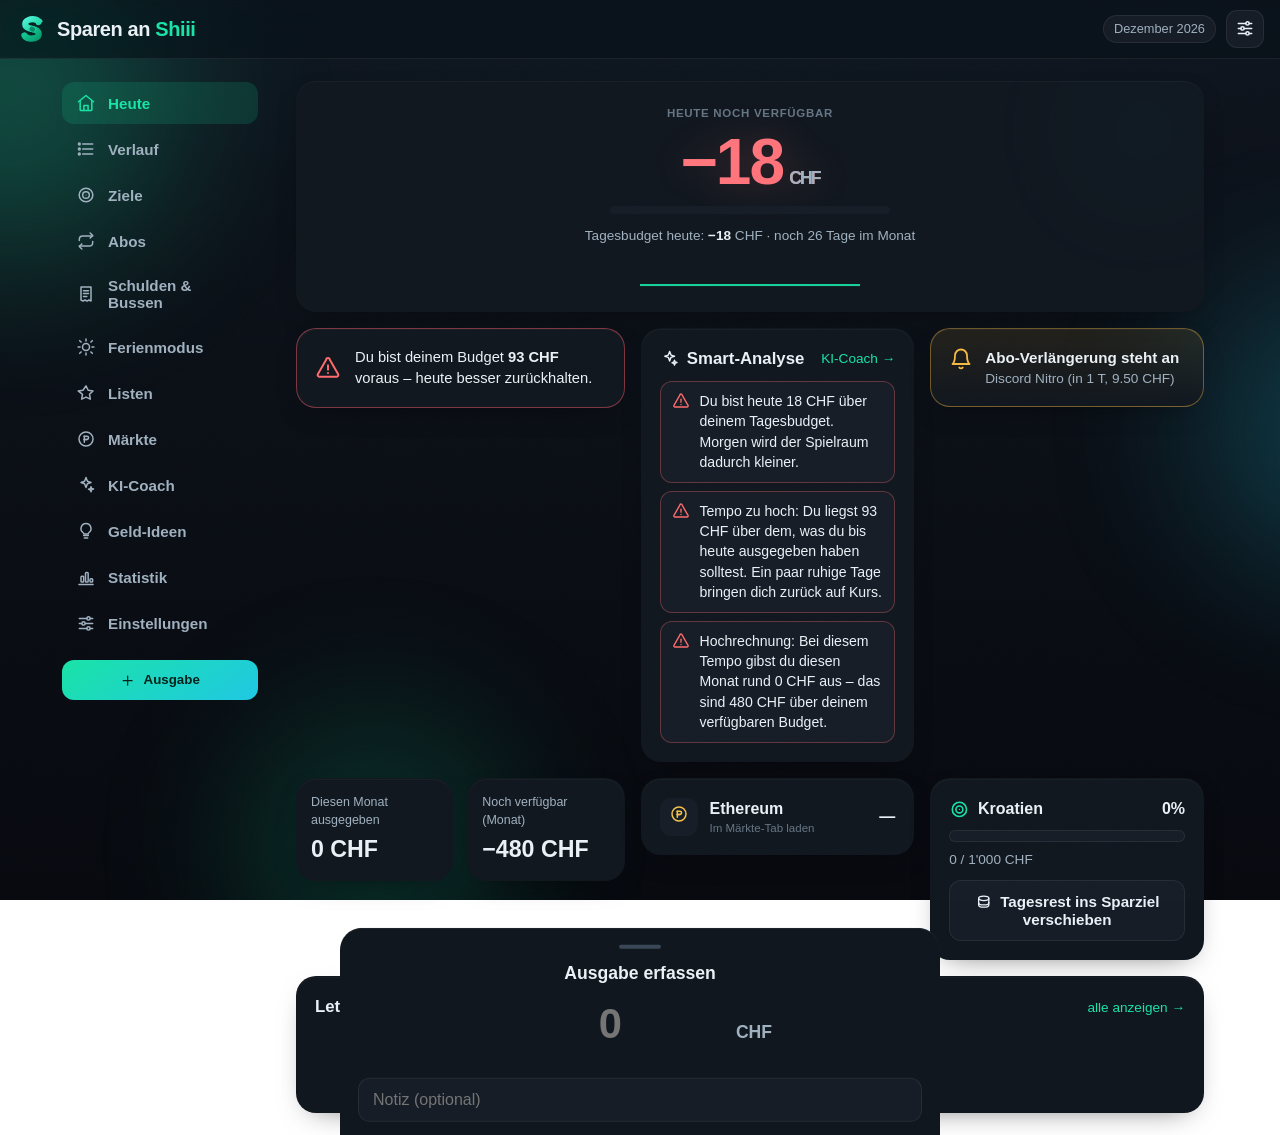
==== index.html @ d3b2ea9d "Aurora-Hintergrund + ruhige Animationen (Revolut-Stil) - Neuer "Aurora"-Hintergrund: drei weiche, se" ====
<!DOCTYPE html>
<!--
  index.html  ·  Das Grundgeruest von Sparkurs
  ------------------------------------------------------------------
  Diese Datei ist die einzige HTML-Seite der App. Sie enthaelt:
    - im <head>: alle PWA-Einstellungen (Icon, Farbe, Manifest, iPhone)
    - im <body>: das Geruest aller Ansichten ("Views") und die Navigation
  Inhalte (Zahlen, Listen) werden von js/ui.js zur Laufzeit eingefuellt.

  Reihenfolge der Skripte am Ende ist wichtig:
    defaults -> storage -> budget -> charts -> ui -> app
  (jede Datei baut auf den vorherigen auf; app.js startet alles)
-->
<html lang="de-CH">
<head>
  <meta charset="UTF-8">
  <meta name="viewport" content="width=device-width, initial-scale=1, viewport-fit=cover">
  <title>Sparen an Shiii – dein Budget im Griff</title>
  <meta name="description" content="Persoenliche Budget-App: Tagesbudget, Sparziel, Abos und Statistiken. Laeuft offline auf deinem Geraet.">

  <!-- PWA / Homescreen -->
  <meta name="theme-color" content="#0c1118">
  <link rel="manifest" href="manifest.json">
  <link rel="icon" href="assets/favicon.svg" type="image/svg+xml">
  <link rel="apple-touch-icon" href="assets/apple-touch-icon.png">
  <meta name="apple-mobile-web-app-capable" content="yes">
  <meta name="mobile-web-app-capable" content="yes">
  <meta name="apple-mobile-web-app-status-bar-style" content="black-translucent">
  <meta name="apple-mobile-web-app-title" content="Shiii">

  <link rel="stylesheet" href="css/styles.css">
</head>
<body>

<!-- Aurora: sehr langsam driftende, weiche Tuerkis-Lichter hinter dem ganzen
     Inhalt. Geben dem dunklen Hintergrund Leben & Tiefe, ohne aufdringlich zu
     sein. Rein dekorativ; bei "Bewegung reduzieren" stehen sie still. -->
<div class="aurora" aria-hidden="true"><i></i><i></i><i></i></div>

<!-- Feiner Film-Korn-Overlay: nimmt dem dunklen Verlauf das "Banding" und
     gibt der App eine edlere Tiefe. Rein dekorativ, klickt nicht. -->
<div class="grain" aria-hidden="true"></div>

<!-- ====================== KOPFZEILE ====================== -->
<header class="topbar">
  <div class="brand">
    <img src="assets/logo.svg" alt="" class="brand-logo" width="32" height="32">
    <span class="brand-name">Sparen an <span class="brand-accent">Shiii</span></span>
  </div>
  <div class="topbar-right">
    <span class="month-pill" id="top-month">Monat</span>
    <button class="icon-btn" id="btn-settings" data-icon="settings" aria-label="Einstellungen" title="Einstellungen"></button>
  </div>
</header>

<!-- ====================== HAUPTBEREICH ====================== -->
<!-- Die Sidebar erscheint nur auf grossen Bildschirmen (Desktop). -->
<div class="layout">

  <!-- Seitennavigation (Desktop) -->
  <nav class="sidebar" aria-label="Hauptnavigation">
    <button class="side-link is-active" data-view="heute"><span class="ico" data-icon="home"></span><span>Heute</span></button>
    <button class="side-link" data-view="verlauf"><span class="ico" data-icon="list"></span><span>Verlauf</span></button>
    <button class="side-link" data-view="ziele"><span class="ico" data-icon="target"></span><span>Ziele</span></button>
    <button class="side-link" data-view="abos"><span class="ico" data-icon="repeat"></span><span>Abos</span></button>
    <button class="side-link" data-view="schulden"><span class="ico" data-icon="receipt"></span><span>Schulden &amp; Bussen</span></button>
    <button class="side-link" data-view="ferien"><span class="ico" data-icon="sun"></span><span>Ferienmodus</span></button>
    <button class="side-link" data-view="listen"><span class="ico" data-icon="star"></span><span>Listen</span></button>
    <button class="side-link" data-view="markets"><span class="ico" data-icon="coin"></span><span>Märkte</span></button>
    <button class="side-link" data-view="coach"><span class="ico" data-icon="ai"></span><span>KI-Coach</span></button>
    <button class="side-link" data-view="ideen"><span class="ico" data-icon="lightbulb"></span><span>Geld-Ideen</span></button>
    <button class="side-link" data-view="statistik"><span class="ico" data-icon="chart"></span><span>Statistik</span></button>
    <button class="side-link" data-view="einstellungen"><span class="ico" data-icon="settings"></span><span>Einstellungen</span></button>
    <button class="side-add" id="btn-add-desktop"><span class="ic-pre" data-icon="plus"></span>Ausgabe</button>
  </nav>

  <!-- Inhaltsbereich: alle Views liegen hier, nur eine ist sichtbar -->
  <main class="content" id="content">

    <!-- ---------- HEUTE (Dashboard) ---------- -->
    <section class="view is-active" id="view-heute">
      <!-- Hero: Heute noch verfuegbar -->
      <div class="card card--lit hero" id="hero-card">
        <div class="hero-label label">Heute noch verfügbar</div>
        <div class="hero-amount amount-hero"><span id="hd-heute">0</span><span class="cur">CHF</span></div>
        <div class="ampel-bar"><div class="ampel-fill" id="hd-ampelbar"></div></div>
        <div class="hero-sub">Tagesbudget heute: <strong id="hd-tagesbudget">0</strong> CHF · noch <span id="hd-resttage">0</span> Tage im Monat</div>
        <div class="hero-spark" id="hd-spark"></div>
      </div>

      <!-- Tempo-Warnung -->
      <div class="card pace" id="pace-card">
        <div class="pace-icon" id="hd-pace-icon"></div>
        <div class="pace-text" id="hd-pace">Tempo wird berechnet …</div>
      </div>

      <!-- Smart-Analyse (laeuft auf dem Geraet, ohne KI-Schluessel) -->
      <div class="card insight-card" id="insight-card">
        <div class="row-between section-head">
          <h2><span class="ic-pre" data-icon="ai"></span>Smart-Analyse</h2>
          <button class="link-btn" data-view="coach">KI-Coach →</button>
        </div>
        <div id="hd-insights" class="insight-list"></div>
      </div>

      <!-- Abo-Erinnerung (nur sichtbar wenn bald eine Verlaengerung ansteht) -->
      <div class="card alert hidden" id="aboalert-card">
        <div class="alert-icon" data-icon="bell"></div>
        <div><div class="alert-title">Abo-Verlängerung steht an</div><div class="alert-text" id="hd-aboalert"></div></div>
      </div>

      <!-- Backup-Erinnerung (sichtbar, wenn Daten da sind und lange kein Backup) -->
      <div class="card alert backup-alert hidden" id="backup-card">
        <div class="alert-icon" data-icon="download"></div>
        <div class="backup-main">
          <div class="alert-title">Sichere deine Daten</div>
          <div class="alert-text" id="hd-backuptext">Deine Daten liegen nur auf diesem Gerät. Lade ab und zu ein Backup herunter, damit nie etwas verloren geht.</div>
          <div class="backup-actions">
            <button class="btn btn-accent btn-sm" data-act="backup-now"><span class="ic-pre" data-icon="download"></span>Jetzt sichern</button>
            <button class="btn btn-ghost btn-sm" data-act="backup-later">Später</button>
          </div>
        </div>
      </div>

      <!-- kleine Monatszahlen -->
      <div class="mini-grid">
        <div class="card mini"><div class="mini-label">Diesen Monat ausgegeben</div><div class="mini-val"><span id="hd-monat">0</span> CHF</div></div>
        <div class="card mini"><div class="mini-label">Noch verfügbar (Monat)</div><div class="mini-val"><span id="hd-rest">0</span> CHF</div></div>
      </div>

      <!-- Live ETH-Kurs (kurzer Blick; Details im Märkte-Tab) -->
      <div class="card eth-mini" id="eth-mini-card" data-view="markets">
        <div class="eth-mini-left">
          <div class="entry-ico" style="color:var(--gold)"><span data-icon="coin"></span></div>
          <div><div class="eth-mini-name">Ethereum</div><div class="cap" id="hd-eth-sub">Kurs wird geladen …</div></div>
        </div>
        <div class="eth-mini-right">
          <div class="eth-mini-price" id="hd-eth-price">—</div>
          <div class="chg" id="hd-eth-chg"></div>
        </div>
      </div>

      <!-- Sparziel (Hauptziel) -->
      <div class="card goal-mini" id="goal-mini-card">
        <div class="row-between">
          <div class="goal-mini-name" id="hd-zielname">Sparziel</div>
          <div class="goal-mini-pct" id="hd-zielpct">0%</div>
        </div>
        <div class="progress"><div class="progress-fill" id="hd-zielbar"></div></div>
        <div class="goal-mini-text" id="hd-zieltext">0 / 0 CHF</div>
        <button class="btn btn-ghost btn-block" id="btn-tagesrest"><span class="ic-pre" data-icon="coins"></span>Tagesrest ins Sparziel verschieben</button>
      </div>

      <!-- letzte Ausgaben -->
      <div class="card">
        <div class="row-between section-head">
          <h2>Letzte Ausgaben</h2>
          <button class="link-btn" data-view="verlauf">alle anzeigen →</button>
        </div>
        <div id="hd-letzte" class="entry-list compact"></div>
      </div>
    </section>

    <!-- ---------- VERLAUF ---------- -->
    <section class="view" id="view-verlauf">
      <h1 class="view-title">Verlauf</h1>
      <div class="filter-row" id="vl-filter"></div>
      <div id="vl-liste" class="entry-list"></div>
    </section>

    <!-- ---------- ZIELE ---------- -->
    <section class="view" id="view-ziele">
      <div class="row-between">
        <h1 class="view-title">Sparziele</h1>
        <button class="btn btn-accent btn-sm" id="btn-add-ziel">＋ Ziel</button>
      </div>
      <div id="zl-liste"></div>
    </section>

    <!-- ---------- ABOS ---------- -->
    <section class="view" id="view-abos">
      <div class="row-between">
        <h1 class="view-title">Abo-Radar</h1>
        <button class="btn btn-accent btn-sm" id="btn-add-abo">＋ Abo</button>
      </div>
      <div class="card abo-total">
        <div class="mini-label">Abos pro Monat (aktiv)</div>
        <div class="abo-total-val"><span id="ab-total">0</span> CHF</div>
        <div class="abo-total-sub" id="ab-sub"></div>
      </div>
      <div id="ab-liste"></div>
    </section>

    <!-- ---------- SCHULDEN / SONDERAUSGABEN / BUSSEN ---------- -->
    <section class="view" id="view-schulden">
      <div class="row-between">
        <h1 class="view-title">Schulden &amp; Bussen</h1>
        <div class="head-actions">
          <button class="btn btn-ghost btn-sm" id="btn-add-busse"><span class="ic-pre" data-icon="ticket"></span>Busse</button>
          <button class="btn btn-accent btn-sm" id="btn-add-debt">＋ Posten</button>
        </div>
      </div>

      <!-- Summe aller offenen Schulden -->
      <div class="card debt-total">
        <div class="mini-label">Offene Schulden &amp; Bussen gesamt</div>
        <div class="debt-total-val"><span id="sc-total">0</span> CHF</div>
        <div class="abo-total-sub" id="sc-sub"></div>
      </div>

      <!-- Offene Posten -->
      <div id="sc-liste"></div>

      <!-- Archiv (erledigte Posten, einklappbar) -->
      <div id="sc-archiv-wrap" class="hidden">
        <button class="archiv-head" id="sc-archiv-toggle">
          <span class="chev" data-icon="chevron"></span>
          <span>Erledigt (<span id="sc-archiv-count">0</span>)</span>
        </button>
        <div id="sc-archiv" class="hidden"></div>
      </div>
    </section>

    <!-- ---------- FERIENMODUS ---------- -->
    <!-- Eigener Reise-Topf, getrennt vom Monatsbudget. Der gesamte Inhalt
         (Einrichtung ODER laufende Ferien + Rueckblick + Schnell-Links) wird
         von SK.ui.renderFerien() in #fe-body eingefuellt. -->
    <section class="view" id="view-ferien">
      <h1 class="view-title">Ferienmodus</h1>
      <div id="fe-body"></div>
    </section>

    <!-- ---------- STATISTIK ---------- -->
    <section class="view" id="view-statistik">
      <h1 class="view-title">Statistik</h1>

      <div class="stat-grid">
        <div class="card">
          <div class="section-head"><h2>Monatsverlauf</h2></div>
          <div class="chart-wrap" id="st-line"></div>
          <div class="chart-legend">
            <span><i class="dot" style="background:var(--gold)"></i> Soll (gleichmässig)</span>
            <span><i class="dot" style="background:var(--accent)"></i> Tatsächlich</span>
          </div>
        </div>

        <div class="card">
          <div class="section-head"><h2>Nach Kategorie</h2></div>
          <div class="chart-wrap" id="st-donut"></div>
          <div class="chart-legend col" id="st-legende"></div>
        </div>
      </div>

      <div class="mini-grid">
        <div class="card mini streak"><div class="mini-label"><span class="ic-pre" data-icon="flame"></span>Streak</div><div class="mini-val"><span id="st-streak">0</span> Tage</div><div class="mini-foot">in Folge unter Budget</div></div>
        <div class="card mini"><div class="mini-label">Ø pro Tag</div><div class="mini-val"><span id="st-avgday">0</span> CHF</div><div class="mini-foot">diesen Monat</div></div>
      </div>
      <div class="mini-grid">
        <div class="card mini"><div class="mini-label">Ø pro Woche</div><div class="mini-val"><span id="st-avgweek">0</span> CHF</div></div>
        <div class="card mini" id="hoch-card"><div class="mini-label">Hochrechnung Monat</div><div class="mini-val"><span id="st-hoch">0</span> CHF</div><div class="mini-foot" id="st-hoch-foot"></div></div>
      </div>
      <div class="card" id="vormonat-card">
        <div class="mini-label">Vergleich zum Vormonat</div>
        <div class="mini-val" id="st-vormonat">—</div>
      </div>

      <div class="mini-grid">
        <div class="card mini"><div class="mini-label">Schulden gesamt</div><div class="mini-val"><span id="st-schulden">0</span> CHF</div><div class="mini-foot">noch offen</div></div>
        <div class="card mini"><div class="mini-label">Diesen Monat abbezahlt</div><div class="mini-val"><span id="st-schulden-monat">0</span> CHF</div><div class="mini-foot">auf Schulden</div></div>
      </div>
    </section>

    <!-- ---------- MÄRKTE (Krypto live) ---------- -->
    <section class="view" id="view-markets">
      <div class="row-between">
        <h1 class="view-title">Märkte</h1>
        <button class="icon-btn" id="btn-market-refresh" data-icon="refresh" title="Kurse aktualisieren" aria-label="Aktualisieren"></button>
      </div>
      <p class="cap" id="mk-stand">Live-Kurse von CoinGecko · keine Anlageberatung</p>
      <div id="mk-liste"></div>
      <div class="card disclaimer">
        <span class="ic-pre" data-icon="alert"></span>
        <span><strong>Kein Finanzrat.</strong> Kurse sind nur zur Info und können verzögert sein. Krypto ist sehr schwankungsanfällig – investiere nur Geld, das du nicht brauchst. Echte Aktienkurse gibt es gratis leider nicht direkt im Browser; darum Fokus Krypto.</span>
      </div>
    </section>

    <!-- ---------- KI-COACH ---------- -->
    <section class="view" id="view-coach">
      <h1 class="view-title">KI-Coach</h1>

      <!-- Smart-Analyse (immer da) -->
      <div class="card">
        <div class="section-head"><h2><span class="ic-pre" data-icon="ai"></span>Smart-Analyse</h2></div>
        <p class="muted">Läuft direkt auf deinem Gerät, ohne Schlüssel und kostenlos.</p>
        <div id="co-insights" class="insight-list"></div>
      </div>

      <!-- echter KI-Coach (optional) -->
      <div class="card" id="co-ai-card">
        <div class="section-head"><h2>Persönliche Analyse von Claude</h2></div>
        <div id="co-ai-body"></div>
      </div>
    </section>

    <!-- ---------- GELD-IDEEN ---------- -->
    <section class="view" id="view-ideen">
      <h1 class="view-title">Geld-Ideen</h1>

      <div class="card" id="id-ai-card">
        <div class="row-between section-head">
          <h2><span class="ic-pre" data-icon="lightbulb"></span>Idee des Tages</h2>
          <button class="icon-btn" id="btn-idea-refresh" data-icon="refresh" title="Neue Idee" aria-label="Neue Idee"></button>
        </div>
        <div id="id-ai-body"></div>
      </div>

      <div class="card">
        <div class="section-head"><h2>Bewährte Wege (Schweiz)</h2></div>
        <div id="id-static"></div>
      </div>

      <div class="card disclaimer">
        <span class="ic-pre" data-icon="alert"></span>
        <span><strong>Keine personalisierte Finanzberatung.</strong> Allgemeine, recherchierte Ideen zur Orientierung. Zahlen sind Richtwerte 2026.</span>
      </div>
    </section>

    <!-- ---------- LISTEN / WUNSCHLISTE ---------- -->
    <section class="view" id="view-listen">
      <div class="row-between">
        <h1 class="view-title">Listen</h1>
        <button class="btn btn-accent btn-sm" id="btn-add-list">＋ Liste</button>
      </div>
      <p class="cap">Eigene Listen, z.B. eine Wunschliste mit Preisen. Rein informativ – fliesst nicht ins Budget.</p>
      <div id="ls-liste"></div>
    </section>

    <!-- ---------- MEHR (Hub, nur mobil) ---------- -->
    <section class="view" id="view-mehr">
      <h1 class="view-title">Mehr</h1>
      <div class="more-list">
        <button class="more-row" data-view="ziele"><span class="ico" data-icon="target"></span><span class="more-label">Sparziele</span><span class="more-chev" data-icon="chevronR"></span></button>
        <button class="more-row" data-view="abos"><span class="ico" data-icon="repeat"></span><span class="more-label">Abo-Radar</span><span class="more-chev" data-icon="chevronR"></span></button>
        <button class="more-row" data-view="schulden"><span class="ico" data-icon="receipt"></span><span class="more-label">Schulden &amp; Bussen</span><span class="more-chev" data-icon="chevronR"></span></button>
        <button class="more-row" data-view="ferien"><span class="ico" data-icon="sun"></span><span class="more-label">Ferienmodus</span><span class="more-chev" data-icon="chevronR"></span></button>
        <button class="more-row" data-view="listen"><span class="ico" data-icon="star"></span><span class="more-label">Listen</span><span class="more-chev" data-icon="chevronR"></span></button>
        <button class="more-row" data-view="coach"><span class="ico" data-icon="ai"></span><span class="more-label">KI-Coach</span><span class="more-chev" data-icon="chevronR"></span></button>
        <button class="more-row" data-view="ideen"><span class="ico" data-icon="lightbulb"></span><span class="more-label">Geld-Ideen</span><span class="more-chev" data-icon="chevronR"></span></button>
        <button class="more-row" data-view="einstellungen"><span class="ico" data-icon="settings"></span><span class="more-label">Einstellungen</span><span class="more-chev" data-icon="chevronR"></span></button>
      </div>
    </section>

    <!-- ---------- EINSTELLUNGEN ---------- -->
    <section class="view" id="view-einstellungen">
      <h1 class="view-title">Einstellungen</h1>

      <div class="card">
        <h2 class="section-head">Geld</h2>
        <label class="field"><span>Monatslohn netto (CHF)</span><input type="number" id="se-lohn" inputmode="decimal" min="0" step="50"></label>
        <label class="field"><span>Fixkosten pro Monat (CHF)</span><input type="number" id="se-fixkosten" inputmode="decimal" min="0" step="10"></label>
        <label class="switch-row"><span>Abo-Summe zu den Fixkosten dazurechnen<small>Nur einschalten, wenn deine Fixkosten die Abos noch NICHT enthalten.</small></span>
          <input type="checkbox" id="se-aboswitch" class="switch"></label>
      </div>

      <div class="card">
        <h2 class="section-head">Schulden-Rate</h2>
        <label class="switch-row"><span>Monatliche Schulden-Rate vom verfügbaren Geld abziehen<small>Wird – wie die Sparrate – vor dem Tagesbudget reserviert. Einzelne Zahlungen verfälschen so dein Tagesbudget nicht.</small></span>
          <input type="checkbox" id="se-schuldenswitch" class="switch"></label>
        <label class="field" id="se-schuldenrate-wrap"><span>Schulden-Rate pro Monat (CHF)</span><input type="number" id="se-schuldenrate" inputmode="decimal" min="0" step="10"></label>
      </div>

      <div class="card">
        <h2 class="section-head"><span class="ic-pre" data-icon="ai"></span>KI-Coach (optional)</h2>
        <p class="muted">Hol echte Analysen &amp; Geld-Ideen von Claude. Braucht einen eigenen Anthropic-API-Schlüssel (von <strong>console.anthropic.com</strong>, mit API-Guthaben). Das ist <strong>getrennt</strong> von einem Claude-Max-Abo. Der Schlüssel bleibt nur auf diesem Gerät.</p>
        <label class="switch-row"><span>KI-Coach einschalten<small>Bei eingeschaltetem Coach wird eine Zusammenfassung deiner Zahlen an Anthropic gesendet.</small></span>
          <input type="checkbox" id="se-aiswitch" class="switch"></label>
        <label class="field" id="se-aikey-wrap"><span>Anthropic API-Schlüssel (sk-ant-…)</span>
          <input type="password" id="se-aikey" autocomplete="off" placeholder="sk-ant-…"></label>
        <label class="field"><span>Modell</span>
          <select id="se-aimodel">
            <option value="claude-opus-4-8">Claude Opus 4.8 (am besten)</option>
            <option value="claude-sonnet-4-6">Claude Sonnet 4.6 (günstiger)</option>
            <option value="claude-haiku-4-5">Claude Haiku 4.5 (am günstigsten)</option>
          </select></label>
        <button class="btn btn-ghost btn-block" id="se-aitest">Schlüssel testen</button>
        <div class="cap" id="se-aitest-out"></div>
      </div>

      <div class="card">
        <h2 class="section-head"><span class="ic-pre" data-icon="coin"></span>Märkte</h2>
        <label class="field"><span>Kurs-Anzeigewährung</span>
          <select id="se-cryptocur">
            <option value="chf">CHF</option>
            <option value="usd">USD</option>
          </select></label>
        <p class="muted">Krypto-Kurse kommen von CoinGecko (gratis, ohne Schlüssel). Watchlist: ETH, BTC, SOL.</p>
      </div>

      <div class="card">
        <h2 class="section-head">Kategorien</h2>
        <div id="se-kategorien" class="cat-edit-list"></div>
        <div class="add-inline">
          <input type="text" id="se-newcat" placeholder="Neue Kategorie …" maxlength="20">
          <button class="btn btn-accent btn-sm" id="se-addcat">＋</button>
        </div>
      </div>

      <div class="card">
        <h2 class="section-head">Daten &amp; Backup</h2>
        <p class="muted">Alle Daten liegen <strong>nur auf diesem Gerät</strong>. Das Handy kann sie bei Speichermangel oder langer Nichtnutzung von selbst löschen – darum <strong>regelmässig ein Backup</strong> herunterladen und sicher ablegen (z.B. in Dateien/iCloud).</p>
        <p class="cap" id="se-backupinfo"></p>
        <button class="btn btn-ghost btn-block" id="se-export"><span class="ic-pre" data-icon="download"></span>Backup exportieren (JSON)</button>
        <label class="btn btn-ghost btn-block" for="se-importfile"><span class="ic-pre" data-icon="upload"></span>Backup importieren</label>
        <input type="file" id="se-importfile" accept="application/json,.json" hidden>
        <button class="btn btn-danger btn-block" id="se-reset"><span class="ic-pre" data-icon="trash"></span>Alle Daten zurücksetzen</button>
      </div>

      <div class="card about">
        <img src="assets/logo.svg" alt="" width="40" height="40">
        <div><strong>Sparen an Shiii</strong> · Version <span id="se-version">1.0</span><br><span class="muted">Manoa Verner · 2026 · läuft offline</span></div>
      </div>
    </section>

  </main>
</div>

<!-- ====================== SCHWEBENDER + KNOPF (mobil) ====================== -->
<button class="fab" id="fab-add" data-icon="plus" aria-label="Ausgabe erfassen"></button>

<!-- ====================== UNTERE NAVIGATION (mobil) ====================== -->
<nav class="bottomnav" aria-label="Hauptnavigation">
  <button class="tab is-active" data-view="heute"><span class="ico" data-icon="home"></span><span class="lbl">Heute</span></button>
  <button class="tab" data-view="verlauf"><span class="ico" data-icon="list"></span><span class="lbl">Verlauf</span></button>
  <button class="tab" data-view="statistik"><span class="ico" data-icon="chart"></span><span class="lbl">Statistik</span></button>
  <button class="tab" data-view="markets"><span class="ico" data-icon="coin"></span><span class="lbl">Märkte</span></button>
  <button class="tab" data-view="mehr"><span class="ico" data-icon="grid"></span><span class="lbl">Mehr</span></button>
</nav>

<!-- ====================== AUSGABE ERFASSEN (Bottom Sheet) ====================== -->
<div class="sheet-backdrop" id="sheet-backdrop"></div>
<div class="sheet" id="sheet-erfassen" role="dialog" aria-modal="true" aria-label="Ausgabe erfassen">
  <div class="sheet-handle"></div>
  <h2 class="sheet-title" id="sheet-title">Ausgabe erfassen</h2>
  <div class="amount-input">
    <input type="number" id="er-betrag" inputmode="decimal" placeholder="0" min="0" step="0.05" autocomplete="off">
    <span class="amount-cur">CHF</span>
  </div>
  <div class="cat-chips" id="er-kategorien"></div>
  <input type="text" id="er-notiz" class="note-input" placeholder="Notiz (optional)" maxlength="60">
  <div class="sheet-actions">
    <button class="btn btn-ghost" id="er-cancel">Abbrechen</button>
    <button class="btn btn-accent" id="er-save">Speichern</button>
  </div>
</div>

<!-- ====================== GENERISCHES MODAL (Ziele/Abos/Einzahlung) ====================== -->
<div class="modal-backdrop" id="modal-backdrop"></div>
<div class="modal" id="modal" role="dialog" aria-modal="true">
  <h2 class="modal-title" id="modal-title">Titel</h2>
  <div class="modal-body" id="modal-body"></div>
  <div class="modal-actions" id="modal-actions"></div>
</div>

<!-- ====================== BESTAETIGUNGS-TOAST ====================== -->
<div class="toast" id="toast"><span class="toast-check" data-icon="tick"></span><span id="toast-text">Gespeichert</span></div>

<!-- ====================== "NEUE VERSION"-BANNER ====================== -->
<div class="update-bar" id="update-bar">
  <span class="update-ico" data-icon="refresh"></span>
  <span class="update-txt">Neue Version verfügbar</span>
  <button class="btn btn-accent btn-sm" id="update-btn">Aktualisieren</button>
</div>

<!-- ====================== SKRIPTE ====================== -->
<script src="js/defaults.js"></script>
<script src="js/icons.js"></script>
<script src="js/storage.js"></script>
<script src="js/budget.js"></script>
<script src="js/charts.js"></script>
<script src="js/markets.js"></script>
<script src="js/ai.js"></script>
<script src="js/ui.js"></script>
<script src="js/app.js"></script>
</body>
</html>
---- css/styles.css ----
/* =====================================================================
   styles.css  ·  Das gesamte Aussehen von Sparkurs
   =====================================================================
   AUFBAU DIESER DATEI (von oben nach unten):
     1. Farben & Grundwerte (CSS-Variablen)  <- hier Farben aendern
     2. Grund-Layout (Body, Kopfzeile, Navigation, Views)
     3. Bausteine (Cards, Knoepfe, Eingaben, Fortschrittsbalken, Chips)
     4. Einzelne Bildschirme (Hero, Tempo, Ziele, Abos, Statistik)
     5. Eingabe-Sheet, Modal, Toast
     6. Animationen
     7. Desktop-Layout (ab 860px: Sidebar + mehrspaltiges Dashboard)

   Mobile-first: Die Grund-Regeln gelten fuers Handy. Ganz unten machen
   @media-Regeln daraus auf grossen Bildschirmen ein aufgeraeumtes
   Dashboard mit Seitenleiste.
   ===================================================================== */

/* ============ 1. FARBEN & GRUNDWERTE ============ */
:root {
  /* ---- Flaechen: kuehles Navy, je hoeher desto leicht heller (3 Stufen) ---- */
  --bg:        #090d13;   /* tiefster Hintergrund */
  --bg-grad:   #0e141d;   /* oberer Verlauf */
  --surface:   #11171f;   /* Kopfzeile / Navigation / Basis-Karte */
  --card:      #11171f;   /* Karten (Stufe 1) */
  --card-2:    #161d27;   /* hellere Karten / Eingaben (Stufe 2) */
  --card-3:    #1c2530;   /* Popover / gedrueckt / Hero-Panel (Stufe 3) */
  --border:        rgba(255,255,255,0.07);
  --border-strong: rgba(255,255,255,0.11);

  --text:      #eaf1f6;   /* Haupttext */
  --text-dim:  #9fb0bf;   /* Nebentext */
  --text-3:    #647585;   /* Tertiaer / Captions */

  --accent:    #19e3a6;   /* Smaragd/Tuerkis – die Akzentfarbe */
  --accent-2:  #1fc8e3;   /* zweiter Akzent (Verlauf) */
  --gold:      #f4c14b;   /* Gold – Wert/Sparen */

  --green:     #19e3a6;   /* gut auf Kurs (= Akzent) */
  --yellow:    #f5b942;   /* Achtung */
  --red:       #ff6b6b;   /* ueber Budget / negativ */

  /* ---- Akzent als LICHT: Verlauf fuer grosse Zahlen + weiche Schein-Farben ---- */
  --grad-brand: linear-gradient(115deg, #19e3a6 0%, #1fc8e3 100%);
  --grad-gold:  linear-gradient(115deg, #ffd778 0%, #f4c14b 60%, #d99a2b 100%);
  --glow-emerald: rgba(25,227,166,0.32);
  --glow-turq:    rgba(31,200,227,0.28);

  /* ---- Schatten: weich & grossflaechig (Tiefe ohne Raender) ---- */
  --sh-1: 0 10px 30px -16px rgba(0,0,0,0.62);
  --sh-2: 0 22px 50px -22px rgba(0,0,0,0.66);
  --shadow: var(--sh-1);

  --radius:    20px;
  --radius-sm: 13px;
  --safe-b:    env(safe-area-inset-bottom, 0px);
  --nav-h:     64px;
}

/* ============ 2. GRUND-LAYOUT ============ */
* { box-sizing: border-box; -webkit-tap-highlight-color: transparent; }

html, body { margin: 0; padding: 0; }

body {
  font-family: -apple-system, BlinkMacSystemFont, "Segoe UI", Roboto, "Helvetica Neue", Arial, sans-serif;
  /* Sehr dezenter vertikaler Verlauf: oben minimal heller als unten -> ruhige
     Tiefe ohne flaches Schwarz. Plus ein kaum sichtbarer Tuerkis-Hauch ganz oben. */
  background:
    radial-gradient(140% 70% at 50% -20%, rgba(31,200,227,0.045), transparent 60%),
    linear-gradient(180deg, #0e141d 0%, #0a0e15 55%, #07090f 100%);
  background-attachment: fixed;
  color: var(--text);
  min-height: 100vh;
  font-size: 16px;
  line-height: 1.45;
  -webkit-font-smoothing: antialiased;
  text-rendering: optimizeLegibility;
  /* genug Platz unten, damit der runde +Knopf nie die letzte Karte verdeckt */
  padding-bottom: calc(var(--nav-h) + var(--safe-b) + 88px);
}

/* Feiner Film-Korn-Overlay (nimmt dem Verlauf das Banding, wirkt edler) */
.grain {
  position: fixed; inset: 0; z-index: 1; pointer-events: none; opacity: 0.04;
  mix-blend-mode: overlay;
  background-image: url("data:image/svg+xml;utf8,<svg xmlns='http://www.w3.org/2000/svg' width='160' height='160'><filter id='n'><feTurbulence type='fractalNoise' baseFrequency='.9' numOctaves='2'/></filter><rect width='100%25' height='100%25' filter='url(%23n)'/></svg>");
}

/* ---- Aurora: driftende, weiche Farb-Lichter hinter dem Inhalt ----
   Liegt mit z-index:-1 hinter allem (Karten sind deckend -> die Lichter
   schimmern in den Zwischenraeumen/Raendern durch). Sehr langsam = ruhig. */
.aurora { position: fixed; inset: 0; z-index: -1; overflow: hidden; pointer-events: none; }
.aurora i {
  position: absolute; display: block; border-radius: 50%;
  filter: blur(70px); opacity: 0.62; will-change: transform;
}
.aurora i:nth-child(1) { width: 78vw; height: 78vw; max-width: 480px; max-height: 480px;
  top: -16vh; left: -18vw; background: radial-gradient(circle, rgba(25,227,166,0.62), transparent 70%);
  animation: aur1 28s ease-in-out infinite; }
.aurora i:nth-child(2) { width: 70vw; height: 70vw; max-width: 430px; max-height: 430px;
  top: 24vh; right: -22vw; background: radial-gradient(circle, rgba(31,200,227,0.55), transparent 70%);
  animation: aur2 34s ease-in-out infinite; }
.aurora i:nth-child(3) { width: 66vw; height: 66vw; max-width: 390px; max-height: 390px;
  bottom: -16vh; left: 14vw; background: radial-gradient(circle, rgba(15,217,154,0.46), transparent 70%);
  animation: aur3 40s ease-in-out infinite; }
@keyframes aur1 { 0%,100% { transform: translate(0,0); } 50% { transform: translate(7vw,6vh); } }
@keyframes aur2 { 0%,100% { transform: translate(0,0); } 50% { transform: translate(-6vw,5vh); } }
@keyframes aur3 { 0%,100% { transform: translate(0,0); } 50% { transform: translate(5vw,-5vh); } }

h1, h2 { margin: 0; font-weight: 700; }
.view-title { font-size: 1.5rem; margin: 6px 0 18px; letter-spacing: -0.01em; }

/* Tabellen-Ziffern: Zahlen sind gleich breit -> ruhiges Hoch-/Runterzaehlen */
.hero-amount, .mini-val, .abo-total-val, .amount-input input { font-variant-numeric: tabular-nums; }

/* ---- Kopfzeile ---- */
.topbar {
  position: sticky; top: 0; z-index: 40;
  display: flex; align-items: center; justify-content: space-between;
  padding: 10px 16px; padding-top: calc(10px + env(safe-area-inset-top, 0px));
  background: rgba(11,17,24,0.62);
  backdrop-filter: blur(18px) saturate(140%);
  -webkit-backdrop-filter: blur(18px) saturate(140%);
  border-bottom: 1px solid var(--border);
}
.brand { display: flex; align-items: center; gap: 9px; }
.brand-logo { display: block; }
.brand-name { font-weight: 800; font-size: 1.25rem; letter-spacing: -0.02em; }
.brand-accent { color: var(--accent); }
.topbar-right { display: flex; align-items: center; gap: 10px; }
.month-pill {
  font-size: 0.8rem; color: var(--text-dim);
  background: var(--card-2); border: 1px solid var(--border);
  padding: 4px 10px; border-radius: 999px; text-transform: capitalize;
}
.icon-btn {
  background: var(--card-2); border: 1px solid var(--border); color: var(--text);
  width: 38px; height: 38px; border-radius: 11px; font-size: 1.05rem;
  cursor: pointer; transition: transform .12s, background .2s;
}
.icon-btn:active { transform: scale(0.92); }

/* ---- Layout-Container ---- */
.layout { display: block; }
.content { max-width: 760px; margin: 0 auto; padding: 18px 18px 6px; }

/* ---- Views: nur die aktive ist sichtbar ---- */
.view { display: none; }
.view.is-active { display: block; animation: fadeup .36s cubic-bezier(.22,.61,.36,1); }

/* ---- Sidebar (nur Desktop, hier ausgeblendet) ---- */
.sidebar { display: none; }

/* ---- Untere Navigation (Handy) ---- */
.bottomnav {
  position: fixed; left: 0; right: 0; bottom: 0; z-index: 40;
  display: flex; justify-content: space-around; align-items: stretch;
  height: calc(var(--nav-h) + var(--safe-b));
  padding-bottom: var(--safe-b);
  background: rgba(11,17,24,0.72);
  backdrop-filter: blur(18px) saturate(140%);
  -webkit-backdrop-filter: blur(18px) saturate(140%);
  border-top: 1px solid var(--border);
}
.tab {
  flex: 1; display: flex; flex-direction: column; align-items: center; justify-content: center;
  gap: 3px; background: none; border: none; color: var(--text-dim);
  font-size: 0.62rem; cursor: pointer; transition: color .2s; padding: 0 2px;
}
.tab .lbl { white-space: nowrap; }
.tab .ico { display: inline-flex; align-items: center; justify-content: center; opacity: 0.85; transition: .2s; }
.tab .ico .ic { width: 22px; height: 22px; }
.tab.is-active { color: var(--accent); }
.tab.is-active .ico { opacity: 1; transform: translateY(-1px); }

/* ---- Schwebender + Knopf ---- */
.fab {
  position: fixed; right: 18px; bottom: calc(var(--nav-h) + var(--safe-b) + 16px); z-index: 41;
  width: 58px; height: 58px; border-radius: 50%; border: none; cursor: pointer;
  background: linear-gradient(145deg, var(--accent), var(--accent-2));
  color: #04211a; font-size: 2rem; font-weight: 300; line-height: 1;
  box-shadow: 0 12px 28px -8px rgba(25,227,166,0.5);
  transition: transform .16s cubic-bezier(.22,.61,.36,1), opacity .2s;
}
.fab:active { transform: scale(0.88); }
/* Auf Screens mit eigenem oberen Aktionsbutton wird der runde +Knopf
   ausgeblendet (pro Screen nur EIN Hinzufuegen-Knopf). */
body.no-fab .fab { display: none; }

/* ============ 3. BAUSTEINE ============ */
/* Karte: randlos. Tiefe entsteht nur durch die leicht hellere Flaeche und
   einen sehr weichen, grossflaechigen Schatten – nicht durch Umrandung. */
.card {
  position: relative;
  background: var(--card);
  border: 1px solid transparent;
  border-radius: var(--radius);
  padding: 18px;
  margin-bottom: 16px;
  box-shadow: var(--sh-1), inset 0 1px 0 rgba(255,255,255,0.035);
}
.row-between { display: flex; align-items: center; justify-content: space-between; gap: 10px; }
.head-actions { display: flex; gap: 8px; }
.section-head { font-size: 1.05rem; margin-bottom: 10px; }
.section-head h2 { font-size: 1.05rem; display: flex; align-items: center; }
.label { font-size: 0.72rem; font-weight: 600; letter-spacing: 0.06em; text-transform: uppercase; color: var(--text-3); }
.cap { font-size: 0.72rem; color: var(--text-3); }

/* "Lit"-Karte: nur ein sehr feiner, einfarbiger Akzent-Hauch am oberen Rand
   (zurueckhaltend statt bunter Leuchtrahmen). */
.card--lit { border: 0; }
.card--lit::before {
  content: ""; position: absolute; inset: 0; border-radius: inherit; padding: 1px;
  background: linear-gradient(150deg, rgba(25,227,166,0.32), transparent 48%);
  -webkit-mask: linear-gradient(#000 0 0) content-box, linear-gradient(#000 0 0);
  -webkit-mask-composite: xor; mask-composite: exclude; pointer-events: none;
}
.muted { color: var(--text-dim); font-size: 0.9rem; }
.hidden { display: none !important; }

/* Knoepfe */
.btn {
  border: 1px solid transparent; border-radius: 12px; padding: 12px 16px;
  font-size: 0.95rem; font-weight: 600; cursor: pointer; color: var(--text);
  background: var(--card-2); transition: transform .12s, filter .2s, background .2s;
}
.btn { transition: transform .13s cubic-bezier(.22,.61,.36,1), filter .2s, background .2s; }
.btn:active { transform: scale(0.96); }
/* Belohnendes Tap-Feedback: kleine Tipp-Flaechen sinken beim Druecken sanft ein */
.chip, .icon-btn, .eth-mini, .li-check, .archiv-head, .side-link, .tab { transition: transform .12s cubic-bezier(.22,.61,.36,1), background .2s, color .2s, border-color .2s; }
.chip:active, .icon-btn:active, .eth-mini:active, .li-check:active, .more-chev:active, .tab:active { transform: scale(0.94); }
.btn-accent { background: linear-gradient(145deg, var(--accent), var(--accent-2)); color: #04211a; border: none; }
.btn-ghost { background: var(--card-2); border: 1px solid var(--border); color: var(--text); }
.btn-danger { background: rgba(255,93,108,0.12); border: 1px solid rgba(255,93,108,0.35); color: var(--red); }
.btn-sm { padding: 8px 12px; font-size: 0.85rem; border-radius: 10px; }
.btn-block { width: 100%; display: block; margin-top: 10px; text-align: center; }
.link-btn { background: none; border: none; color: var(--accent); font-size: 0.85rem; cursor: pointer; padding: 0; }

/* ---- Icons (Inline-SVG aus js/icons.js) ---- */
.ic { width: 1.3em; height: 1.3em; display: inline-block; vertical-align: -0.18em; flex: none; }
.ic-sm { width: 0.95em; height: 0.95em; }
.ic-pre { display: inline-flex; align-items: center; vertical-align: middle; margin-right: 8px; }
.ic-pre .ic { width: 1.15em; height: 1.15em; vertical-align: -0.2em; }
.chip .ic { width: 1.05em; height: 1.05em; vertical-align: -0.18em; margin-right: 2px; }
.entry-ico .ic { width: 20px; height: 20px; }
.entry-actions .ic { width: 18px; height: 18px; }
.link-btn .ic { width: 18px; height: 18px; vertical-align: -0.25em; }
.icon-btn .ic { width: 20px; height: 20px; }
.fab .ic { width: 26px; height: 26px; stroke-width: 2.2; }
.cat-edit-ico { display: inline-flex; }
.cat-edit-ico .ic { width: 20px; height: 20px; }
.goal-mini-name .ic, .goal-head-name .ic { color: var(--accent); }
.streak .mini-label .ic { color: var(--gold); }

/* Eingabefelder */
.field { display: block; margin-bottom: 14px; }
.field span { display: block; font-size: 0.85rem; color: var(--text-dim); margin-bottom: 6px; }
input[type="number"], input[type="text"], input[type="date"], select {
  width: 100%; padding: 12px 14px; border-radius: 12px;
  background: var(--card-2); border: 1px solid var(--border); color: var(--text);
  font-size: 1rem; font-family: inherit;
}
input:focus, select:focus { outline: none; border-color: var(--accent); }

.switch-row { display: flex; align-items: center; justify-content: space-between; gap: 14px; }
.switch-row span { font-size: 0.92rem; }
.switch-row small { display: block; color: var(--text-dim); font-size: 0.78rem; margin-top: 2px; }
.switch { appearance: none; -webkit-appearance: none; width: 48px; height: 28px; border-radius: 999px;
  background: var(--card-2); border: 1px solid var(--border); position: relative; cursor: pointer; flex: none; transition: background .2s; }
.switch::after { content: ""; position: absolute; top: 2px; left: 2px; width: 22px; height: 22px; border-radius: 50%; background: #6b7686; transition: .2s; }
.switch:checked { background: rgba(25,227,166,0.25); border-color: var(--accent); }
.switch:checked::after { left: 22px; background: var(--accent); }

/* Fortschrittsbalken */
.progress { height: 12px; border-radius: 999px; background: var(--card-2); overflow: hidden; border: 1px solid var(--border); }
.progress-fill { height: 100%; width: 0%; border-radius: 999px;
  background: linear-gradient(90deg, var(--accent), var(--accent-2));
  transition: width .7s cubic-bezier(.22,.61,.36,1); }

/* Mini-Karten Raster */
.mini-grid { display: grid; grid-template-columns: 1fr 1fr; gap: 14px; }
.mini-grid .card { margin-bottom: 0; }
.mini { padding: 14px; }
.mini-label { font-size: 0.78rem; color: var(--text-dim); }
.mini-val { font-size: 1.45rem; font-weight: 700; margin-top: 4px; }
.mini-foot { font-size: 0.72rem; color: var(--text-dim); margin-top: 2px; }
.streak .mini-val { color: var(--gold); }

/* Kategorie-Chips (im Eingabe-Sheet) */
.cat-chips { display: flex; flex-wrap: wrap; gap: 8px; margin: 4px 0 14px; }
.chip {
  border: 1px solid var(--border); background: var(--card-2); color: var(--text);
  border-radius: 999px; padding: 8px 14px; font-size: 0.88rem; cursor: pointer;
  display: inline-flex; align-items: center; gap: 6px; transition: .15s;
}
.chip.is-active { border-color: var(--accent); background: rgba(25,227,166,0.16); color: var(--text); }

/* Filterzeile (Verlauf) */
.filter-row { display: flex; flex-wrap: wrap; gap: 8px; margin-bottom: 14px; }

/* Ausgaben-Liste */
.entry-list { display: flex; flex-direction: column; gap: 2px; }
.entry-day-head { font-size: 0.75rem; color: var(--text-dim); margin: 12px 2px 4px; text-transform: capitalize; }
.entry {
  display: flex; align-items: center; gap: 12px; padding: 11px 6px;
  border-bottom: 1px solid var(--border);
}
.entry:last-child { border-bottom: none; }
.entry-ico { width: 38px; height: 38px; flex: none; border-radius: 11px; display: grid; place-items: center; font-size: 1.05rem; background: var(--card-2); }
.entry-main { flex: 1; min-width: 0; }
.entry-cat { font-size: 0.95rem; font-weight: 600; }
.entry-note { font-size: 0.78rem; color: var(--text-dim); white-space: nowrap; overflow: hidden; text-overflow: ellipsis; }
.entry-amt { font-weight: 700; font-variant-numeric: tabular-nums; white-space: nowrap; }
.entry-amt.saving { color: var(--gold); }
.entry-actions { display: flex; gap: 4px; }
.entry-actions button { background: none; border: none; color: var(--text-dim); cursor: pointer; font-size: 0.95rem; padding: 4px; }
.entry-list.compact .entry { padding: 9px 2px; }
.empty-hint { color: var(--text-dim); text-align: center; padding: 22px 10px; font-size: 0.9rem; }

/* ============ 4. EINZELNE BILDSCHIRME ============ */

/* ---- Hero (Heute noch verfuegbar) ---- */
.hero { text-align: center; padding: 24px 18px 18px; position: relative; isolation: isolate; overflow: hidden; }
/* zwei weiche Farb-Blooms hinter dem Hero -> Tiefe & "Licht" */
.hero::before, .hero::after { content: ""; position: absolute; z-index: -1; border-radius: 50%; filter: blur(64px); opacity: .38; pointer-events: none; }
.hero::before { width: 240px; height: 240px; top: -90px; left: -30px; background: radial-gradient(circle, var(--amp-glow, var(--glow-emerald)), transparent 70%); }
.hero::after  { width: 200px; height: 200px; top: -50px; right: -40px; background: radial-gradient(circle, var(--glow-turq), transparent 70%); opacity: .26; }
.hero-label { position: relative; }
.hero-amount { font-size: clamp(44px, 13vw, 60px); font-weight: 800; letter-spacing: -0.03em; line-height: 1.0; margin: 8px 0 2px; position: relative; }
/* grosse Zahl als Farbverlauf (Akzent), mit feinem Schein */
.hero-amount#hero-card, .hero .amount-hero,
.hero-amount { background: var(--amp-grad, var(--grad-brand)); -webkit-background-clip: text; background-clip: text; color: transparent; filter: drop-shadow(0 0 18px var(--amp-drop, rgba(25,227,166,0.18))); }
.hero-amount .cur { -webkit-text-fill-color: var(--text-dim); font-size: 1.1rem; font-weight: 600; margin-left: 6px; }
.hero-sub { font-size: 0.85rem; color: var(--text-dim); position: relative; }
.hero-sub strong { color: var(--text); }
.hero-spark { position: relative; max-width: 220px; margin: 12px auto 0; opacity: .9; }
.hero-spark .spark { width: 100%; height: 30px; }
.ampel-bar { height: 8px; border-radius: 999px; background: var(--card-2); overflow: hidden; margin: 12px auto; max-width: 280px; position: relative; }
.ampel-fill { height: 100%; width: 50%; border-radius: 999px; background: var(--amp, var(--green)); transition: width .7s cubic-bezier(.22,.61,.36,1), background .4s; }
/* Ampel-Zustaende: Farbe der Zahl, des Balkens und des Scheins */
.hero.ampel-gruen { --amp: var(--green); --amp-grad: var(--grad-brand); --amp-glow: var(--glow-emerald); --amp-drop: rgba(25,227,166,0.20); }
.hero.ampel-gelb  { --amp: var(--yellow); --amp-grad: linear-gradient(115deg,#ffd778,#f5b942); --amp-glow: rgba(245,185,66,0.22); --amp-drop: rgba(245,185,66,0.20); }
.hero.ampel-rot   { --amp: var(--red);  --amp-grad: linear-gradient(115deg,#ff8a8a,#ff5d6c); --amp-glow: rgba(255,107,107,0.24); --amp-drop: rgba(255,107,107,0.22); }

/* ---- Tempo-Karte ---- */
.pace { display: flex; align-items: center; gap: 14px; }
.pace-icon { flex: none; display: inline-flex; }
.pace-icon .ic { width: 26px; height: 26px; }
.pace-text { font-size: 0.92rem; }
.pace.gut { border-color: rgba(34,211,154,0.4); }
.pace.gut .pace-icon { color: var(--green); }
.pace.knapp { border-color: rgba(245,185,66,0.4); }
.pace.knapp .pace-icon { color: var(--yellow); }
.pace.warnung { border-color: rgba(255,93,108,0.45); }
.pace.warnung .pace-icon { color: var(--red); }

/* ---- Hinweis/Alert-Karte ---- */
.alert { display: flex; gap: 12px; align-items: flex-start; border-color: rgba(245,185,66,0.4); background: linear-gradient(180deg, rgba(245,185,66,0.10), var(--card)); }
.alert-icon { display: inline-flex; color: var(--yellow); }
.alert-icon .ic { width: 24px; height: 24px; }
.alert-title { font-weight: 700; font-size: 0.95rem; }
.alert-text { font-size: 0.85rem; color: var(--text-dim); }
/* Backup-Erinnerung */
.backup-alert .backup-main { flex: 1; min-width: 0; }
.backup-actions { display: flex; gap: 8px; margin-top: 11px; flex-wrap: wrap; }

/* ---- Sparziel-Mini ---- */
.goal-mini-name { font-weight: 700; }
/* Prozentzahl ruhig in Weiss (Akzent bleibt dem Fortschrittsbalken vorbehalten) */
.goal-mini-pct { color: var(--text); font-weight: 700; }
.goal-mini .progress { margin: 10px 0 8px; }
.goal-mini-text { font-size: 0.85rem; color: var(--text-dim); margin-bottom: 6px; }

/* ---- Ziele-Tab ---- */
.goal-card .row-between { margin-bottom: 8px; }
.goal-head-name { font-weight: 700; font-size: 1.1rem; }
.goal-meta { display: flex; flex-wrap: wrap; gap: 6px 16px; font-size: 0.82rem; color: var(--text-dim); margin-top: 10px; }
.goal-meta b { color: var(--text); font-weight: 600; }
.goal-card-actions { display: flex; gap: 8px; margin-top: 12px; flex-wrap: wrap; }
.goal-card.done { border-color: rgba(34,211,154,0.5); }
.goal-badge { font-size: 0.72rem; background: rgba(34,211,154,0.18); color: var(--green); padding: 2px 8px; border-radius: 999px; }

/* ---- Abos ---- */
.abo-total { text-align: center; }
.abo-total-val { font-size: 2.2rem; font-weight: 800; color: var(--accent); margin-top: 2px; }
.abo-total-sub { font-size: 0.8rem; color: var(--text-dim); margin-top: 4px; }
.abo {
  display: flex; align-items: center; gap: 12px; padding: 13px 15px;
  background: var(--card); border: 1px solid transparent; border-radius: var(--radius-sm); margin-bottom: 9px;
  box-shadow: var(--sh-1), inset 0 1px 0 rgba(255,255,255,0.03);
  transition: transform .12s cubic-bezier(.22,.61,.36,1);
}
.abo.inactive { opacity: 0.5; }
.abo.soon { border-color: rgba(245,185,66,0.55); background: linear-gradient(180deg, rgba(245,185,66,0.08), var(--card)); }
.abo-main { flex: 1; min-width: 0; }
.abo-name { font-weight: 600; }
.abo-sub { font-size: 0.76rem; color: var(--text-dim); white-space: nowrap; overflow: hidden; text-overflow: ellipsis; }
.abo-flag { font-size: 0.7rem; color: var(--yellow); }
.abo-amt { font-weight: 700; font-variant-numeric: tabular-nums; }
.abo-right { display: flex; align-items: center; gap: 8px; }

/* ---- Schulden / Sonderausgaben ---- */
.debt-total { text-align: center; }
.debt-total-val { font-size: 2.2rem; font-weight: 800; color: #ffb27a; margin-top: 2px; }
.debt-card.debt-archived { opacity: 0.7; }
.debt-card .progress-fill { background: linear-gradient(90deg, var(--accent), var(--gold)); }
.debt-overdue { color: var(--red); }
/* Teilzahlungs-Liste je Posten */
.pay-list { margin-top: 12px; border-top: 1px solid var(--border); padding-top: 6px; }
.pay-row { display: flex; align-items: center; justify-content: space-between; gap: 10px; font-size: 0.82rem; color: var(--text-dim); padding: 6px 2px; border-bottom: 1px solid var(--border); }
.pay-row:last-child { border-bottom: none; }
.pay-row b { color: var(--text); font-variant-numeric: tabular-nums; }
.pay-row button { background: none; border: none; color: var(--text-dim); cursor: pointer; padding: 2px; }
.pay-row button .ic { width: 16px; height: 16px; }
/* Aufklappbares Archiv */
.archiv-head { width: 100%; display: flex; align-items: center; gap: 8px; background: none; border: none; color: var(--text-dim); cursor: pointer; padding: 10px 4px; font-size: 0.9rem; font-weight: 600; }
.chev { display: inline-flex; transition: transform .25s; }
.chev.open { transform: rotate(180deg); }
.chev .ic { width: 18px; height: 18px; }
/* Hinweis "in X Raten" im Posten-Dialog */
.rate-hint { font-size: 0.83rem; color: var(--accent); margin: -6px 0 14px; min-height: 1.1em; }

/* ---- Statistik ---- */
.stat-grid { display: grid; grid-template-columns: 1fr; gap: 14px; }
.chart-wrap { width: 100%; display: flex; justify-content: center; }
.chart-svg { width: 100%; max-width: 360px; height: auto; }
.chart-svg.donut { max-width: 200px; }
.chart-legend { display: flex; flex-wrap: wrap; gap: 8px 16px; justify-content: center; font-size: 0.8rem; color: var(--text-dim); margin-top: 10px; }
.chart-legend.col { flex-direction: column; align-items: flex-start; }
.chart-legend .dot, .chart-legend i { width: 10px; height: 10px; border-radius: 3px; display: inline-block; margin-right: 6px; vertical-align: middle; }
.legend-row { display: flex; justify-content: space-between; width: 100%; }
.legend-row b { color: var(--text); font-variant-numeric: tabular-nums; }

/* ---- Kategorie-Verwaltung (Einstellungen) ---- */
.cat-edit-list { display: flex; flex-direction: column; gap: 8px; margin-bottom: 12px; }
.cat-edit { display: flex; align-items: center; gap: 10px; }
.cat-edit .swatch { width: 22px; height: 22px; border-radius: 7px; flex: none; }
.cat-edit .nm { flex: 1; }
.add-inline { display: flex; gap: 8px; }
.add-inline input { flex: 1; }
.about { display: flex; align-items: center; gap: 14px; font-size: 0.85rem; }

/* ============ 5. SHEET / MODAL / TOAST ============ */
.sheet-backdrop, .modal-backdrop {
  position: fixed; inset: 0; background: rgba(0,0,0,0.55); backdrop-filter: blur(2px);
  opacity: 0; pointer-events: none; transition: opacity .25s; z-index: 50;
}
.sheet-backdrop.show, .modal-backdrop.show { opacity: 1; pointer-events: auto; }

.sheet {
  position: fixed; left: 0; right: 0; bottom: 0; z-index: 51;
  background: var(--surface); border-top-left-radius: 22px; border-top-right-radius: 22px;
  border-top: 1px solid var(--border); padding: 14px 18px calc(20px + var(--safe-b));
  transform: translateY(110%); transition: transform .32s cubic-bezier(.22,.61,.36,1);
  max-width: 600px; margin: 0 auto;
}
.sheet.show { transform: translateY(0); }
.sheet-handle { width: 42px; height: 4px; border-radius: 999px; background: #3a4757; margin: 2px auto 12px; }
.sheet-title { font-size: 1.1rem; margin-bottom: 14px; text-align: center; }
.amount-input { display: flex; align-items: baseline; justify-content: center; gap: 8px; margin-bottom: 16px; }
.amount-input input { width: auto; max-width: 220px; font-size: 2.6rem; font-weight: 800; text-align: center; border: none; background: none; padding: 0; }
.amount-input input:focus { outline: none; }
.amount-cur { font-size: 1.1rem; color: var(--text-dim); font-weight: 600; }
.note-input { margin-bottom: 16px; }
.sheet-actions, .modal-actions { display: flex; gap: 10px; }
.sheet-actions .btn, .modal-actions .btn { flex: 1; }

.modal {
  position: fixed; left: 50%; top: 50%; transform: translate(-50%, -46%) scale(0.96);
  z-index: 51; width: calc(100% - 36px); max-width: 420px;
  background: var(--surface); border: 1px solid var(--border); border-radius: 20px;
  padding: 20px; opacity: 0; pointer-events: none; transition: opacity .22s, transform .22s;
  max-height: 86vh; overflow-y: auto;
}
.modal.show { opacity: 1; pointer-events: auto; transform: translate(-50%, -50%) scale(1); }
.modal-title { font-size: 1.15rem; margin-bottom: 16px; }
.modal-actions { margin-top: 18px; }

.toast {
  position: fixed; left: 50%; bottom: calc(var(--nav-h) + var(--safe-b) + 24px);
  translate: -50% 20px; z-index: 60;
  display: flex; align-items: center; gap: 8px;
  background: var(--card-2); border: 1px solid var(--accent); color: var(--text);
  padding: 11px 18px; border-radius: 999px; box-shadow: var(--shadow);
  opacity: 0; pointer-events: none; transition: opacity .25s, translate .25s;
  font-size: 0.9rem; font-weight: 600;
}
.toast.show { opacity: 1; translate: -50% 0; }
.toast-check { display: grid; place-items: center; width: 22px; height: 22px; border-radius: 50%; background: var(--accent); color: #04211a; }
.toast-check .ic { width: 14px; height: 14px; stroke-width: 2.8; }
.toast.danger { border-color: var(--red); }
.toast.danger .toast-check { background: var(--red); color: #fff; }

/* "Neue Version"-Banner (erscheint, wenn ein Update bereitsteht) */
.update-bar {
  position: fixed; left: 50%; transform: translateX(-50%) translateY(16px);
  bottom: calc(var(--nav-h) + var(--safe-b) + 84px); z-index: 60;
  display: flex; align-items: center; gap: 10px; max-width: calc(100% - 28px);
  background: var(--card-3); border: 1px solid var(--border-strong); border-radius: 14px;
  padding: 9px 10px 9px 14px; box-shadow: var(--sh-2);
  opacity: 0; pointer-events: none; transition: opacity .3s, transform .3s;
}
.update-bar.show { opacity: 1; pointer-events: auto; transform: translateX(-50%) translateY(0); }
.update-ico { display: inline-flex; color: var(--accent); }
.update-ico .ic { width: 18px; height: 18px; }
.update-txt { font-size: 0.9rem; font-weight: 600; white-space: nowrap; }
.update-bar .btn-sm { white-space: nowrap; }
@media (min-width: 860px) { .update-bar { bottom: 24px; } }

/* ============ 6. ANIMATIONEN ============ */
@keyframes fadeup { from { opacity: 0; transform: translateY(10px) scale(.995); } to { opacity: 1; transform: translateY(0) scale(1); } }
@keyframes pop { 0% { transform: scale(1); } 40% { transform: scale(1.06); } 100% { transform: scale(1); } }
.pulse { animation: pop .4s ease; }
/* sanft "atmender" Lichtschein hinter der grossen Hero-Zahl (ruhig, edel) */
@keyframes bloomPulse { 0%, 100% { opacity: .34; } 50% { opacity: .5; } }
.hero::before { animation: bloomPulse 8s ease-in-out infinite; }
@media (prefers-reduced-motion: reduce) { * { animation: none !important; transition: none !important; } }

/* ============ 7. DESKTOP-LAYOUT (ab 860px) ============ */
@media (min-width: 860px) {
  body { padding-bottom: 0; }
  .bottomnav, .fab { display: none; }          /* Handy-Navigation weg */
  .month-pill { display: inline-block; }

  .layout { display: flex; align-items: flex-start; max-width: 1180px; margin: 0 auto; }

  /* Seitenleiste */
  .sidebar {
    display: flex; flex-direction: column; gap: 4px;
    position: sticky; top: 64px; width: 220px; flex: none; padding: 18px 12px;
  }
  .side-link {
    display: flex; align-items: center; gap: 12px; padding: 11px 14px;
    background: none; border: none; border-radius: 12px; color: var(--text-dim);
    font-size: 0.95rem; font-weight: 600; cursor: pointer; text-align: left; transition: .18s;
  }
  .side-link .ico { display: inline-flex; align-items: center; }
  .side-link .ico .ic { width: 20px; height: 20px; }
  .side-link:hover { background: var(--card); color: var(--text); }
  .side-link.is-active { background: rgba(25,227,166,0.14); color: var(--accent); }
  .side-add {
    margin-top: 12px; padding: 12px; border: none; border-radius: 12px; cursor: pointer;
    background: linear-gradient(145deg, var(--accent), var(--accent-2)); color: #04211a; font-weight: 700;
  }

  .content { flex: 1; max-width: none; padding: 22px 26px; }
  .view-title { font-size: 1.8rem; }

  /* Mehrspaltiges Dashboard */
  #view-heute.is-active { display: grid; grid-template-columns: 1fr 1fr; gap: 16px; align-items: start; }
  #view-heute .card { margin-bottom: 0; }
  #view-heute .hero { grid-column: 1 / -1; }
  #view-heute .mini-grid { grid-column: auto; }
  #view-heute > .card:last-child { grid-column: 1 / -1; }   /* letzte Ausgaben volle Breite */

  .stat-grid { grid-template-columns: 1fr 1fr; }
  .hero-amount { font-size: 4rem; }

  .toast { bottom: 28px; }
}

@media (min-width: 1024px) {
  #view-heute.is-active { grid-template-columns: 1.2fr 1fr 1fr; }
  #view-heute .hero { grid-column: 1 / -1; }
  #view-heute > .card:last-child { grid-column: 1 / -1; }
}

/* ============ 8. NEUE BAUSTEINE (v2) ============ */

/* ---- Smart-Analyse Hinweise ---- */
.insight-list { display: flex; flex-direction: column; gap: 8px; }
.insight { display: flex; gap: 10px; align-items: flex-start; font-size: 0.88rem;
  padding: 9px 11px; border-radius: 12px; background: var(--card-2); border: 1px solid var(--border); }
.insight-ico { flex: none; display: inline-flex; margin-top: 1px; }
.insight-ico .ic { width: 18px; height: 18px; }
.insight--gut  { border-color: rgba(25,227,166,0.30); }
.insight--gut  .insight-ico { color: var(--green); }
.insight--warn { border-color: rgba(255,107,107,0.32); }
.insight--warn .insight-ico { color: var(--red); }
.insight--info .insight-ico { color: var(--accent-2); }

/* ---- ETH-Mini auf dem Dashboard ---- */
.eth-mini { display: flex; align-items: center; justify-content: space-between; cursor: pointer; }
.eth-mini:active { transform: scale(.985); }
.eth-mini-left { display: flex; align-items: center; gap: 12px; }
.eth-mini-name { font-weight: 700; }
.eth-mini-right { text-align: right; }
.eth-mini-price { font-weight: 800; font-variant-numeric: tabular-nums; }

/* ---- Veraenderungs-Abzeichen (Kurse) ---- */
.chg-badge { display: inline-flex; align-items: center; gap: 2px; font-size: 0.8rem; font-weight: 700; font-variant-numeric: tabular-nums; }
.chg-badge.pos { color: var(--green); }
.chg-badge.neg { color: var(--red); }
.chg-badge .ic { width: 13px; height: 13px; }

/* ---- Krypto-Karten ---- */
.coin-card { padding: 14px 16px; }
.coin-top { display: flex; align-items: center; justify-content: space-between; }
.coin-id { display: flex; align-items: center; gap: 11px; }
.coin-name { font-weight: 700; }
.coin-price { text-align: right; }
.coin-price .num { font-size: 1.15rem; font-weight: 800; font-variant-numeric: tabular-nums; }
.coin-spark { margin: 8px 0 6px; height: 36px; }
.coin-spark .spark { width: 100%; height: 36px; }
.coin-meta { display: flex; flex-wrap: wrap; gap: 6px 16px; align-items: center; font-size: 0.8rem; color: var(--text-dim); }
.coin-meta .chg-badge { font-size: 0.78rem; }

/* ---- Hinweis-/Disclaimer-Karte ---- */
.disclaimer { display: flex; gap: 10px; align-items: flex-start; font-size: 0.82rem; color: var(--text-dim);
  background: var(--card-2); border-color: var(--border); }
.disclaimer .ic-pre { color: var(--yellow); margin-top: 1px; }
.disclaimer strong { color: var(--text); }

/* ---- KI-Ausgabe ---- */
.ai-out { font-size: 0.92rem; line-height: 1.5; }
.ai-out p { margin: 0 0 10px; }
.ai-out ul { margin: 0 0 10px; padding-left: 18px; }
.ai-out li { margin: 3px 0; }
.ai-error { color: var(--red); font-size: 0.88rem; }

/* ---- Skeleton-Shimmer (Ladezustand) ---- */
.skeleton { border-radius: 10px;
  background: linear-gradient(100deg, var(--card) 30%, var(--card-2) 50%, var(--card) 70%);
  background-size: 200% 100%; animation: sh 1.3s ease-in-out infinite; }
@keyframes sh { to { background-position: -200% 0; } }

/* ---- Geld-Ideen ---- */
.idea-cat { margin-bottom: 14px; }
.idea-cat .label { display: block; margin-bottom: 8px; color: var(--accent); }
.idea { padding: 10px 0; border-bottom: 1px solid var(--border); }
.idea:last-child { border-bottom: none; }
.idea-title { font-weight: 650; font-size: 0.95rem; }
.idea-desc { font-size: 0.85rem; color: var(--text-dim); margin-top: 3px; }

/* ---- Listen / Wunschliste ---- */
.list-card .section-head { margin-bottom: 8px; }
.list-items { display: flex; flex-direction: column; gap: 2px; margin-bottom: 10px; }
.list-item { display: flex; align-items: center; gap: 10px; padding: 8px 2px; border-bottom: 1px solid var(--border); }
.list-item:last-child { border-bottom: none; }
.list-item.done .li-text { text-decoration: line-through; color: var(--text-3); }
.li-check { flex: none; width: 22px; height: 22px; border-radius: 7px; border: 1.5px solid var(--border-strong);
  background: var(--card-2); cursor: pointer; display: grid; place-items: center; color: var(--accent); padding: 0; }
.list-item.done .li-check { background: rgba(25,227,166,0.18); border-color: var(--accent); }
.li-check .ic { width: 14px; height: 14px; }
.li-text { flex: 1; min-width: 0; }
.li-amt { font-variant-numeric: tabular-nums; color: var(--text-dim); font-size: 0.9rem; }
.li-del { background: none; border: none; color: var(--text-3); cursor: pointer; padding: 2px; }
.li-del .ic { width: 16px; height: 16px; }
.list-sum { font-size: 0.85rem; color: var(--text-dim); border-top: 1px solid var(--border); padding-top: 8px; }
.list-sum { font-weight: 600; }

/* ---- "Mehr"-Hub (mobil) ---- */
.more-list { display: flex; flex-direction: column; gap: 8px; }
.more-row { display: flex; align-items: center; gap: 14px; width: 100%; text-align: left; cursor: pointer;
  background: var(--card); border: 1px solid transparent; border-radius: var(--radius-sm);
  padding: 15px 16px; color: var(--text); box-shadow: var(--sh-1), inset 0 1px 0 rgba(255,255,255,0.03); transition: transform .13s cubic-bezier(.22,.61,.36,1); }
.more-row:active { transform: scale(.975); }
.more-row .ico { display: inline-flex; color: var(--accent); }
.more-row .ico .ic { width: 22px; height: 22px; }
.more-label { flex: 1; font-weight: 600; }
.more-chev { color: var(--text-3); display: inline-flex; }
.more-chev .ic { width: 18px; height: 18px; }

/* ---- Badges ---- */
.kind-badge { font-size: 0.66rem; font-weight: 700; letter-spacing: .03em; text-transform: uppercase;
  color: var(--yellow); background: rgba(245,185,66,0.14); border: 1px solid rgba(245,185,66,0.35);
  padding: 1px 7px; border-radius: 999px; vertical-align: middle; }
.goal-badge.alt { background: rgba(31,200,227,0.16); color: var(--accent-2); }

/* ---- Refresh-Knopf dreht beim Laden ---- */
.spinning .ic { animation: spin 0.8s linear infinite; }
@keyframes spin { to { transform: rotate(360deg); } }

/* Auf dem Desktop sind Märkte/Ideen-Karten zweispaltig schoener */
@media (min-width: 860px) {
  #mk-liste { display: grid; grid-template-columns: 1fr 1fr; gap: 14px; }
  #mk-liste .coin-card { margin-bottom: 0; }
}

/* ============ 9. FERIENMODUS ============ */
/* Reise-Name ueber der grossen Zahl im Ferien-Hero */
.fe-trip-name { font-weight: 700; font-size: 1.05rem; margin-bottom: 4px; position: relative; }
/* Archiv "Frühere Reisen" */
.fe-arch-wrap { margin-top: 8px; }
.fe-arch-wrap .card { margin-bottom: 10px; }
.fe-arch-card .goal-mini-text { margin: 4px 0; }
.fe-arch-card .progress { margin: 6px 0 4px; }
.fe-row2 { display: grid; grid-template-columns: 1fr 1fr; gap: 12px; }
/* min-width:0 laesst die Spalten schmaler werden als der Inhalt der
   Datums-/Zahlenfelder – sonst laeuft die Zeile auf dem Handy ueber. */
.fe-row2 .field { margin-bottom: 14px; min-width: 0; }
.fe-row2 input { min-width: 0; }
.fe-setup .field small { display: block; margin-top: 5px; }
/* Fremdwaehrungs-Zeile unter der grossen Zahl */
.fe-fx { color: var(--text-dim); font-size: 0.95rem; font-weight: 600; margin-top: 2px; position: relative; }
/* Rueckblick */
.fe-review-head { font-size: 0.95rem; color: var(--text-dim); margin-bottom: 10px; }
.fe-review-head strong { color: var(--text); font-size: 1.2rem; font-weight: 800; }
.fe-cat-list { display: flex; flex-direction: column; gap: 7px; margin-top: 14px; }
/* Schnell-Links */
.fe-links .ql-group .label { display: block; margin: 14px 0 9px; color: var(--text-dim); }
.fe-links .ql-group:first-of-type .label { margin-top: 4px; }
.fe-quick-grid { display: grid; grid-template-columns: 1fr 1fr; gap: 10px; align-items: stretch; }
.ql {
  display: flex; align-items: center; gap: 10px; padding: 13px 14px; border-radius: var(--radius-sm);
  background: var(--card-2); border: 1px solid transparent; color: var(--text); text-decoration: none;
  font-size: 0.9rem; font-weight: 600; box-shadow: var(--sh-1), inset 0 1px 0 rgba(255,255,255,0.03);
  transition: transform .12s cubic-bezier(.22,.61,.36,1);
  /* min-width:0 -> Spalten bleiben gleich breit; lange Woerter dehnen die
     Spalte NICHT, sondern brechen sauber um (sonst Darstellungsfehler). */
  min-width: 0;
}
.ql:active { transform: scale(0.96); }
.ql .ico { display: inline-flex; color: var(--text-dim); flex: none; }
.ql .ico .ic { width: 20px; height: 20px; }
.ql > span:last-child { min-width: 0; overflow-wrap: anywhere; line-height: 1.2; }

@media (min-width: 600px) { .fe-quick-grid { grid-template-columns: 1fr 1fr 1fr; } }
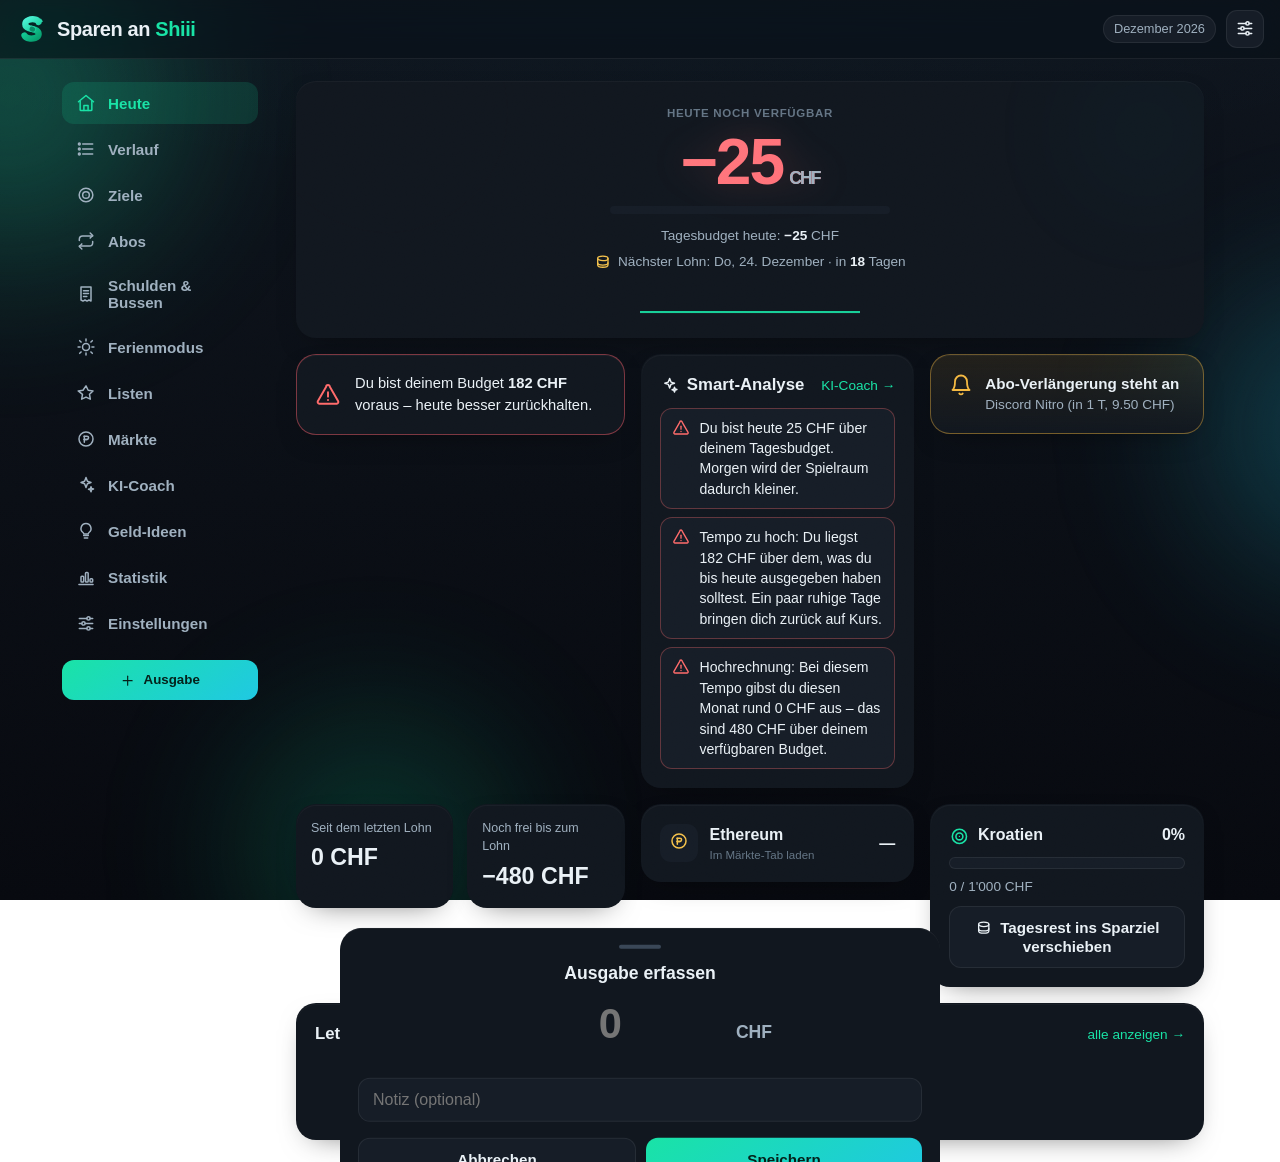
==== commit 3187a39f: "Budget laeuft von Lohn zu Lohn (Reset am Tag nach dem Lohn) - Der Budget-"Monat" ist neu eine Period" ====
--- a/index.html
+++ b/index.html
@@ -84,7 +84,8 @@
         <div class="hero-label label">Heute noch verfügbar</div>
         <div class="hero-amount amount-hero"><span id="hd-heute">0</span><span class="cur">CHF</span></div>
         <div class="ampel-bar"><div class="ampel-fill" id="hd-ampelbar"></div></div>
-        <div class="hero-sub">Tagesbudget heute: <strong id="hd-tagesbudget">0</strong> CHF · noch <span id="hd-resttage">0</span> Tage im Monat</div>
+        <div class="hero-sub">Tagesbudget heute: <strong id="hd-tagesbudget">0</strong> CHF</div>
+        <div class="hero-payday" id="hd-payday"></div>
         <div class="hero-spark" id="hd-spark"></div>
       </div>
 
@@ -124,8 +125,8 @@
 
       <!-- kleine Monatszahlen -->
       <div class="mini-grid">
-        <div class="card mini"><div class="mini-label">Diesen Monat ausgegeben</div><div class="mini-val"><span id="hd-monat">0</span> CHF</div></div>
-        <div class="card mini"><div class="mini-label">Noch verfügbar (Monat)</div><div class="mini-val"><span id="hd-rest">0</span> CHF</div></div>
+        <div class="card mini"><div class="mini-label">Seit dem letzten Lohn</div><div class="mini-val"><span id="hd-monat">0</span> CHF</div></div>
+        <div class="card mini"><div class="mini-label">Noch frei bis zum Lohn</div><div class="mini-val"><span id="hd-rest">0</span> CHF</div></div>
       </div>
 
       <!-- Live ETH-Kurs (kurzer Blick; Details im Märkte-Tab) -->
@@ -233,6 +234,12 @@
     <!-- ---------- STATISTIK ---------- -->
     <section class="view" id="view-statistik">
       <h1 class="view-title">Statistik</h1>
+
+      <!-- Kalender: jeder Tag eingefaerbt je nach Ausgaben (grün = sparsam, rot = drüber) -->
+      <div class="card">
+        <div class="section-head"><h2>Kalender</h2></div>
+        <div id="st-calendar"></div>
+      </div>
 
       <div class="stat-grid">
         <div class="card">
@@ -358,6 +365,7 @@
         <h2 class="section-head">Geld</h2>
         <label class="field"><span>Monatslohn netto (CHF)</span><input type="number" id="se-lohn" inputmode="decimal" min="0" step="50"></label>
         <label class="field"><span>Fixkosten pro Monat (CHF)</span><input type="number" id="se-fixkosten" inputmode="decimal" min="0" step="10"></label>
+        <label class="field"><span>Festes Monatsbudget für den Alltag (CHF, optional)<small>Wieviel du pro Monat für den täglichen Gebrauch ausgeben willst. Leer/0 = automatisch aus Lohn − Fixkosten − Sparen berechnen.</small></span><input type="number" id="se-alltag" inputmode="decimal" min="0" step="10" placeholder="z.B. 400"></label>
         <label class="switch-row"><span>Abo-Summe zu den Fixkosten dazurechnen<small>Nur einschalten, wenn deine Fixkosten die Abos noch NICHT enthalten.</small></span>
           <input type="checkbox" id="se-aboswitch" class="switch"></label>
       </div>
--- a/css/styles.css
+++ b/css/styles.css
@@ -255,6 +255,7 @@
 /* Eingabefelder */
 .field { display: block; margin-bottom: 14px; }
 .field span { display: block; font-size: 0.85rem; color: var(--text-dim); margin-bottom: 6px; }
+.field span small { display: block; font-weight: 400; font-size: 0.76rem; color: var(--text-3); margin-top: 3px; }
 input[type="number"], input[type="text"], input[type="date"], select {
   width: 100%; padding: 12px 14px; border-radius: 12px;
   background: var(--card-2); border: 1px solid var(--border); color: var(--text);
@@ -278,7 +279,7 @@
   transition: width .7s cubic-bezier(.22,.61,.36,1); }
 
 /* Mini-Karten Raster */
-.mini-grid { display: grid; grid-template-columns: 1fr 1fr; gap: 14px; }
+.mini-grid { display: grid; grid-template-columns: 1fr 1fr; gap: 14px; margin-bottom: 16px; }
 .mini-grid .card { margin-bottom: 0; }
 .mini { padding: 14px; }
 .mini-label { font-size: 0.78rem; color: var(--text-dim); }
@@ -333,6 +334,11 @@
 .hero-amount .cur { -webkit-text-fill-color: var(--text-dim); font-size: 1.1rem; font-weight: 600; margin-left: 6px; }
 .hero-sub { font-size: 0.85rem; color: var(--text-dim); position: relative; }
 .hero-sub strong { color: var(--text); }
+/* "Nächster Lohn"-Zeile im Hero */
+.hero-payday { font-size: 0.85rem; color: var(--text-dim); position: relative; margin-top: 7px; }
+.hero-payday b { color: var(--text); font-weight: 700; }
+.hero-payday .ic-pre { color: var(--gold); margin-right: 6px; }
+.hero-payday .ic-pre .ic { width: 1.05em; height: 1.05em; }
 .hero-spark { position: relative; max-width: 220px; margin: 12px auto 0; opacity: .9; }
 .hero-spark .spark { width: 100%; height: 30px; }
 .ampel-bar { height: 8px; border-radius: 999px; background: var(--card-2); overflow: hidden; margin: 12px auto; max-width: 280px; position: relative; }
@@ -431,6 +437,35 @@
 .legend-row { display: flex; justify-content: space-between; width: 100%; }
 .legend-row b { color: var(--text); font-variant-numeric: tabular-nums; }
 
+/* ---- Kalender (Ausgaben-Heatmap) ---- */
+.cal-head { display: flex; align-items: center; justify-content: space-between; margin-bottom: 12px; }
+.cal-title { font-weight: 700; font-size: 1rem; text-transform: capitalize; }
+.cal-nav { width: 34px; height: 34px; border-radius: 10px; border: 1px solid var(--border);
+  background: var(--card-2); color: var(--text); font-size: 1.2rem; line-height: 1; cursor: pointer;
+  transition: transform .12s, background .2s; }
+.cal-nav:active { transform: scale(.92); }
+.cal-nav[disabled] { opacity: .35; cursor: default; }
+.cal-grid { display: grid; grid-template-columns: repeat(7, 1fr); gap: 5px; }
+.cal-dow { margin-bottom: 5px; }
+.cal-dow-c { text-align: center; font-size: 0.7rem; color: var(--text-3); font-weight: 600; }
+.cal-cell { aspect-ratio: 1 / 1; border: none; border-radius: 9px; background: var(--card-2);
+  color: var(--text-dim); font-size: 0.8rem; font-weight: 600; font-variant-numeric: tabular-nums;
+  display: flex; align-items: center; justify-content: center; cursor: pointer; padding: 0;
+  font-family: inherit; transition: transform .1s; }
+.cal-cell:active { transform: scale(.9); }
+.cal-cell.empty { background: none; pointer-events: none; }
+.cal-cell.g2 { background: rgba(16,200,140,0.55); color: #04211a; }
+.cal-cell.g1 { background: rgba(16,200,140,0.22); color: var(--text); }
+.cal-cell.r1 { background: rgba(255,99,99,0.30); color: var(--text); }
+.cal-cell.r2 { background: rgba(214,55,55,0.65); color: #fff; }
+.cal-cell.today { outline: 2px solid var(--accent); outline-offset: -2px; }
+.cal-legend { display: flex; flex-wrap: wrap; gap: 7px 14px; justify-content: center; margin-top: 14px; font-size: 0.72rem; color: var(--text-dim); }
+.cal-sw { width: 11px; height: 11px; border-radius: 3px; display: inline-block; margin-right: 5px; vertical-align: -1px; }
+.cal-sw.g2 { background: rgba(16,200,140,0.55); }
+.cal-sw.g1 { background: rgba(16,200,140,0.22); }
+.cal-sw.r1 { background: rgba(255,99,99,0.30); }
+.cal-sw.r2 { background: rgba(214,55,55,0.65); }
+
 /* ---- Kategorie-Verwaltung (Einstellungen) ---- */
 .cat-edit-list { display: flex; flex-direction: column; gap: 8px; margin-bottom: 12px; }
 .cat-edit { display: flex; align-items: center; gap: 10px; }
@@ -550,7 +585,7 @@
   #view-heute.is-active { display: grid; grid-template-columns: 1fr 1fr; gap: 16px; align-items: start; }
   #view-heute .card { margin-bottom: 0; }
   #view-heute .hero { grid-column: 1 / -1; }
-  #view-heute .mini-grid { grid-column: auto; }
+  #view-heute .mini-grid { grid-column: auto; margin-bottom: 0; }
   #view-heute > .card:last-child { grid-column: 1 / -1; }   /* letzte Ausgaben volle Breite */
 
   .stat-grid { grid-template-columns: 1fr 1fr; }
@@ -685,11 +720,13 @@
 .fe-arch-wrap .card { margin-bottom: 10px; }
 .fe-arch-card .goal-mini-text { margin: 4px 0; }
 .fe-arch-card .progress { margin: 6px 0 4px; }
-.fe-row2 { display: grid; grid-template-columns: 1fr 1fr; gap: 12px; }
-/* min-width:0 laesst die Spalten schmaler werden als der Inhalt der
-   Datums-/Zahlenfelder – sonst laeuft die Zeile auf dem Handy ueber. */
+/* Auf dem Handy gestapelt (1 Spalte) -> Datums-/Zahlenfelder koennen nie
+   ueberlappen oder aus dem Bildschirm laufen (iOS-Datumsfelder schrumpfen nicht
+   zuverlaessig). Erst ab 480px nebeneinander. */
+.fe-row2 { display: grid; grid-template-columns: 1fr; gap: 0; }
 .fe-row2 .field { margin-bottom: 14px; min-width: 0; }
 .fe-row2 input { min-width: 0; }
+@media (min-width: 480px) { .fe-row2 { grid-template-columns: 1fr 1fr; gap: 12px; } }
 .fe-setup .field small { display: block; margin-top: 5px; }
 /* Fremdwaehrungs-Zeile unter der grossen Zahl */
 .fe-fx { color: var(--text-dim); font-size: 0.95rem; font-weight: 600; margin-top: 2px; position: relative; }
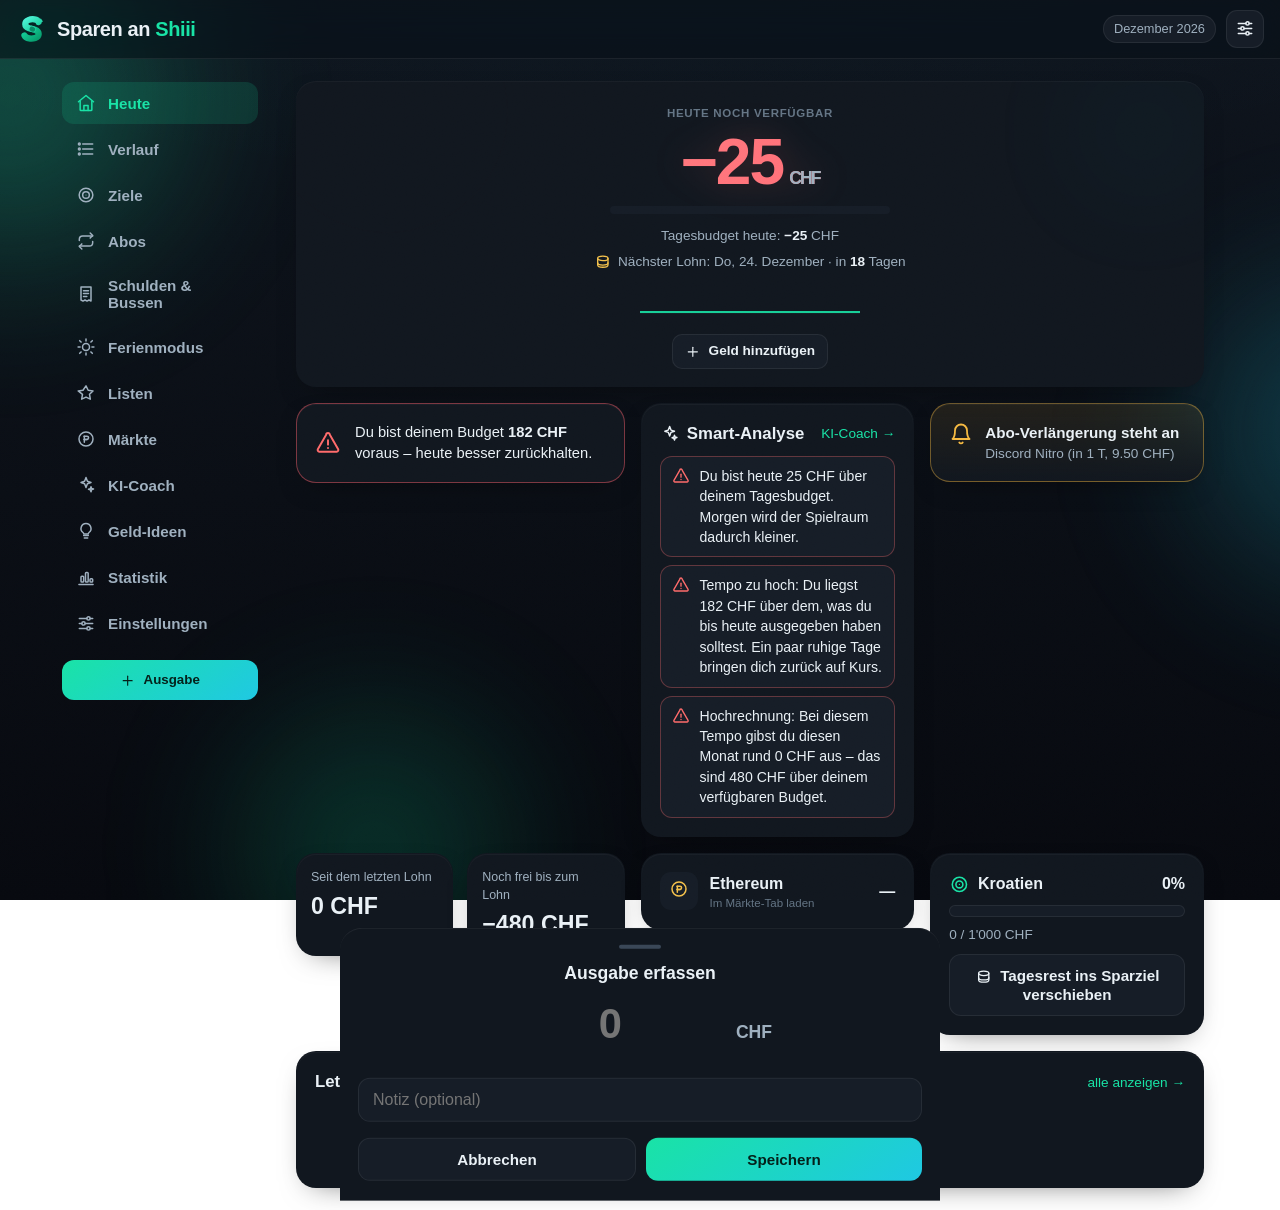
==== commit 938d992e: "Automatisches Ansparen + "Geld hinzufügen" (Einnahme) - Automatisches Ansparen (Nutzerwahl): pro Loh" ====
--- a/index.html
+++ b/index.html
@@ -87,6 +87,7 @@
         <div class="hero-sub">Tagesbudget heute: <strong id="hd-tagesbudget">0</strong> CHF</div>
         <div class="hero-payday" id="hd-payday"></div>
         <div class="hero-spark" id="hd-spark"></div>
+        <button class="btn btn-ghost btn-sm hero-income" id="btn-income"><span class="ic-pre" data-icon="plus"></span>Geld hinzufügen</button>
       </div>
 
       <!-- Tempo-Warnung -->
@@ -322,8 +323,13 @@
       </div>
 
       <div class="card">
-        <div class="section-head"><h2>Bewährte Wege (Schweiz)</h2></div>
+        <div class="section-head"><h2><span class="ic-pre" data-icon="lightbulb"></span>Mehr verdienen (Schweiz)</h2></div>
         <div id="id-static"></div>
+      </div>
+
+      <div class="card">
+        <div class="section-head"><h2><span class="ic-pre" data-icon="coins"></span>Im Alltag sparen (Schweiz)</h2></div>
+        <div id="id-saving"></div>
       </div>
 
       <div class="card disclaimer">
--- a/css/styles.css
+++ b/css/styles.css
@@ -313,6 +313,7 @@
 .entry-note { font-size: 0.78rem; color: var(--text-dim); white-space: nowrap; overflow: hidden; text-overflow: ellipsis; }
 .entry-amt { font-weight: 700; font-variant-numeric: tabular-nums; white-space: nowrap; }
 .entry-amt.saving { color: var(--gold); }
+.entry-amt.income { color: var(--green); }
 .entry-actions { display: flex; gap: 4px; }
 .entry-actions button { background: none; border: none; color: var(--text-dim); cursor: pointer; font-size: 0.95rem; padding: 4px; }
 .entry-list.compact .entry { padding: 9px 2px; }
@@ -339,6 +340,8 @@
 .hero-payday b { color: var(--text); font-weight: 700; }
 .hero-payday .ic-pre { color: var(--gold); margin-right: 6px; }
 .hero-payday .ic-pre .ic { width: 1.05em; height: 1.05em; }
+/* "Geld hinzufügen"-Knopf im Hero */
+.hero-income { position: relative; margin-top: 14px; }
 .hero-spark { position: relative; max-width: 220px; margin: 12px auto 0; opacity: .9; }
 .hero-spark .spark { width: 100%; height: 30px; }
 .ampel-bar { height: 8px; border-radius: 999px; background: var(--card-2); overflow: hidden; margin: 12px auto; max-width: 280px; position: relative; }
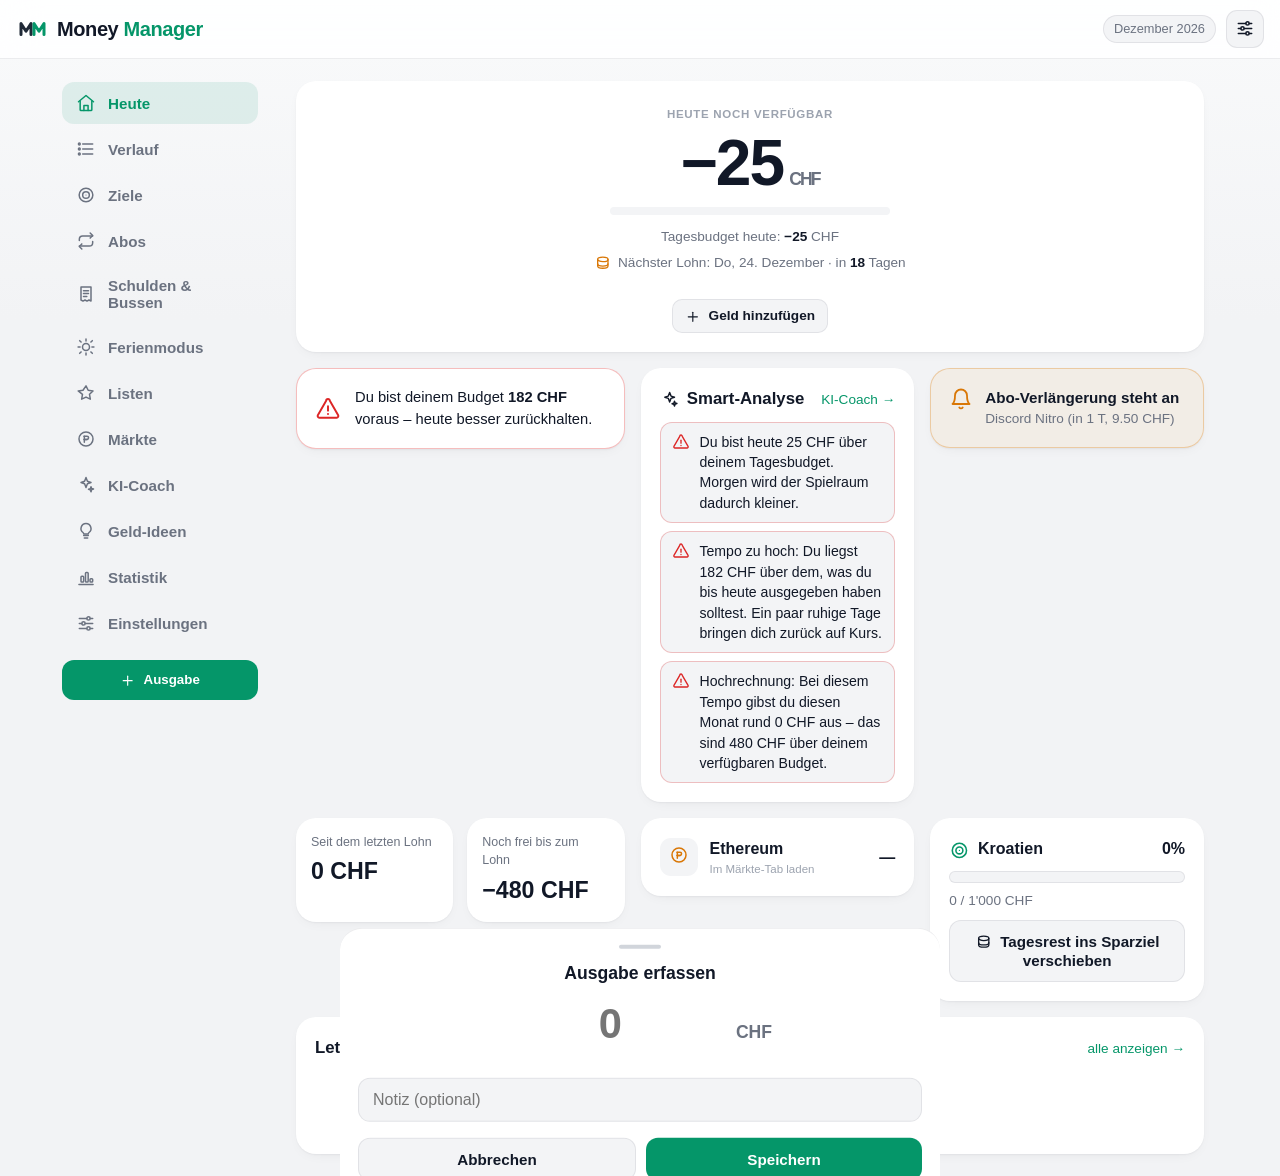
==== commit 51f8105b: "Money Manager: Umbenennung, MM-Logo & helles Revolut-Redesign (v3.0) - App heisst jetzt "Money Manag" ====
--- a/index.html
+++ b/index.html
@@ -15,37 +15,28 @@
 <head>
   <meta charset="UTF-8">
   <meta name="viewport" content="width=device-width, initial-scale=1, viewport-fit=cover">
-  <title>Sparen an Shiii – dein Budget im Griff</title>
-  <meta name="description" content="Persoenliche Budget-App: Tagesbudget, Sparziel, Abos und Statistiken. Laeuft offline auf deinem Geraet.">
+  <title>Money Manager – dein Budget im Griff</title>
+  <meta name="description" content="Persoenliche Budget-App: Tagesbudget, Sparziele, Abos und Statistiken. Laeuft offline auf deinem Geraet.">
 
   <!-- PWA / Homescreen -->
-  <meta name="theme-color" content="#0c1118">
+  <meta name="theme-color" content="#f2f3f5">
   <link rel="manifest" href="manifest.json">
   <link rel="icon" href="assets/favicon.svg" type="image/svg+xml">
   <link rel="apple-touch-icon" href="assets/apple-touch-icon.png">
   <meta name="apple-mobile-web-app-capable" content="yes">
   <meta name="mobile-web-app-capable" content="yes">
-  <meta name="apple-mobile-web-app-status-bar-style" content="black-translucent">
-  <meta name="apple-mobile-web-app-title" content="Shiii">
+  <meta name="apple-mobile-web-app-status-bar-style" content="default">
+  <meta name="apple-mobile-web-app-title" content="Money Manager">
 
   <link rel="stylesheet" href="css/styles.css">
 </head>
 <body>
-
-<!-- Aurora: sehr langsam driftende, weiche Tuerkis-Lichter hinter dem ganzen
-     Inhalt. Geben dem dunklen Hintergrund Leben & Tiefe, ohne aufdringlich zu
-     sein. Rein dekorativ; bei "Bewegung reduzieren" stehen sie still. -->
-<div class="aurora" aria-hidden="true"><i></i><i></i><i></i></div>
-
-<!-- Feiner Film-Korn-Overlay: nimmt dem dunklen Verlauf das "Banding" und
-     gibt der App eine edlere Tiefe. Rein dekorativ, klickt nicht. -->
-<div class="grain" aria-hidden="true"></div>
 
 <!-- ====================== KOPFZEILE ====================== -->
 <header class="topbar">
   <div class="brand">
     <img src="assets/logo.svg" alt="" class="brand-logo" width="32" height="32">
-    <span class="brand-name">Sparen an <span class="brand-accent">Shiii</span></span>
+    <span class="brand-name">Money <span class="brand-accent">Manager</span></span>
   </div>
   <div class="topbar-right">
     <span class="month-pill" id="top-month">Monat</span>
@@ -431,7 +422,7 @@
 
       <div class="card about">
         <img src="assets/logo.svg" alt="" width="40" height="40">
-        <div><strong>Sparen an Shiii</strong> · Version <span id="se-version">1.0</span><br><span class="muted">Manoa Verner · 2026 · läuft offline</span></div>
+        <div><strong>Money Manager</strong> · Version <span id="se-version">1.0</span><br><span class="muted">Manoa Verner · 2026 · läuft offline</span></div>
       </div>
     </section>
 
--- a/css/styles.css
+++ b/css/styles.css
@@ -17,37 +17,31 @@
 
 /* ============ 1. FARBEN & GRUNDWERTE ============ */
 :root {
-  /* ---- Flaechen: kuehles Navy, je hoeher desto leicht heller (3 Stufen) ---- */
-  --bg:        #090d13;   /* tiefster Hintergrund */
-  --bg-grad:   #0e141d;   /* oberer Verlauf */
-  --surface:   #11171f;   /* Kopfzeile / Navigation / Basis-Karte */
-  --card:      #11171f;   /* Karten (Stufe 1) */
-  --card-2:    #161d27;   /* hellere Karten / Eingaben (Stufe 2) */
-  --card-3:    #1c2530;   /* Popover / gedrueckt / Hero-Panel (Stufe 3) */
-  --border:        rgba(255,255,255,0.07);
-  --border-strong: rgba(255,255,255,0.11);
-
-  --text:      #eaf1f6;   /* Haupttext */
-  --text-dim:  #9fb0bf;   /* Nebentext */
-  --text-3:    #647585;   /* Tertiaer / Captions */
-
-  --accent:    #19e3a6;   /* Smaragd/Tuerkis – die Akzentfarbe */
-  --accent-2:  #1fc8e3;   /* zweiter Akzent (Verlauf) */
-  --gold:      #f4c14b;   /* Gold – Wert/Sparen */
-
-  --green:     #19e3a6;   /* gut auf Kurs (= Akzent) */
-  --yellow:    #f5b942;   /* Achtung */
-  --red:       #ff6b6b;   /* ueber Budget / negativ */
-
-  /* ---- Akzent als LICHT: Verlauf fuer grosse Zahlen + weiche Schein-Farben ---- */
-  --grad-brand: linear-gradient(115deg, #19e3a6 0%, #1fc8e3 100%);
-  --grad-gold:  linear-gradient(115deg, #ffd778 0%, #f4c14b 60%, #d99a2b 100%);
-  --glow-emerald: rgba(25,227,166,0.32);
-  --glow-turq:    rgba(31,200,227,0.28);
-
-  /* ---- Schatten: weich & grossflaechig (Tiefe ohne Raender) ---- */
-  --sh-1: 0 10px 30px -16px rgba(0,0,0,0.62);
-  --sh-2: 0 22px 50px -22px rgba(0,0,0,0.66);
+  /* ---- Flaechen: helles, ruhiges Grau – Karten in Weiss (Revolut-Stil) ---- */
+  --bg:        #f2f3f5;   /* Seiten-Hintergrund */
+  --bg-grad:   #f9fafb;   /* minimal hellerer oberer Rand */
+  --surface:   #ffffff;   /* Kopfzeile / Navigation / Sheets */
+  --card:      #ffffff;   /* Karten */
+  --card-2:    #f3f4f6;   /* Eingaben / Chips / Neutral-Flaechen */
+  --card-3:    #e9ebef;   /* gedrueckt / Popover */
+  --border:        rgba(17,24,39,0.08);
+  --border-strong: rgba(17,24,39,0.14);
+
+  --text:      #111827;   /* Haupttext (fast schwarz) */
+  --text-dim:  #6b7280;   /* Nebentext */
+  --text-3:    #9ca3af;   /* Tertiaer / Captions */
+
+  --accent:    #059669;   /* DAS eine ruhige Gruen (Knoepfe, Links, Balken) */
+  --accent-2:  #10b981;   /* hellere Stufe desselben Gruens */
+  --gold:      #d97706;   /* gedaempftes Amber – Wert/Sparen */
+
+  --green:     #059669;   /* gut auf Kurs (= Akzent) */
+  --yellow:    #d97706;   /* Achtung */
+  --red:       #dc2626;   /* ueber Budget / negativ */
+
+  /* ---- Schatten: sehr weich und hell (kaum sichtbar, nur Tiefe) ---- */
+  --sh-1: 0 1px 2px rgba(16,24,40,0.05), 0 4px 14px -6px rgba(16,24,40,0.08);
+  --sh-2: 0 8px 24px -10px rgba(16,24,40,0.16);
   --shadow: var(--sh-1);
 
   --radius:    20px;
@@ -63,12 +57,10 @@
 
 body {
   font-family: -apple-system, BlinkMacSystemFont, "Segoe UI", Roboto, "Helvetica Neue", Arial, sans-serif;
-  /* Sehr dezenter vertikaler Verlauf: oben minimal heller als unten -> ruhige
-     Tiefe ohne flaches Schwarz. Plus ein kaum sichtbarer Tuerkis-Hauch ganz oben. */
-  background:
-    radial-gradient(140% 70% at 50% -20%, rgba(31,200,227,0.045), transparent 60%),
-    linear-gradient(180deg, #0e141d 0%, #0a0e15 55%, #07090f 100%);
-  background-attachment: fixed;
+  /* Ruhiger, heller Hintergrund (Revolut-Stil): dezentes Grau, oben minimal
+     heller. Keine Effekte, keine Bewegung – die Karten liegen in Weiss darauf. */
+  background: linear-gradient(180deg, var(--bg-grad) 0%, var(--bg) 320px);
+  background-color: var(--bg);
   color: var(--text);
   min-height: 100vh;
   font-size: 16px;
@@ -79,33 +71,8 @@
   padding-bottom: calc(var(--nav-h) + var(--safe-b) + 88px);
 }
 
-/* Feiner Film-Korn-Overlay (nimmt dem Verlauf das Banding, wirkt edler) */
-.grain {
-  position: fixed; inset: 0; z-index: 1; pointer-events: none; opacity: 0.04;
-  mix-blend-mode: overlay;
-  background-image: url("data:image/svg+xml;utf8,<svg xmlns='http://www.w3.org/2000/svg' width='160' height='160'><filter id='n'><feTurbulence type='fractalNoise' baseFrequency='.9' numOctaves='2'/></filter><rect width='100%25' height='100%25' filter='url(%23n)'/></svg>");
-}
-
-/* ---- Aurora: driftende, weiche Farb-Lichter hinter dem Inhalt ----
-   Liegt mit z-index:-1 hinter allem (Karten sind deckend -> die Lichter
-   schimmern in den Zwischenraeumen/Raendern durch). Sehr langsam = ruhig. */
-.aurora { position: fixed; inset: 0; z-index: -1; overflow: hidden; pointer-events: none; }
-.aurora i {
-  position: absolute; display: block; border-radius: 50%;
-  filter: blur(70px); opacity: 0.62; will-change: transform;
-}
-.aurora i:nth-child(1) { width: 78vw; height: 78vw; max-width: 480px; max-height: 480px;
-  top: -16vh; left: -18vw; background: radial-gradient(circle, rgba(25,227,166,0.62), transparent 70%);
-  animation: aur1 28s ease-in-out infinite; }
-.aurora i:nth-child(2) { width: 70vw; height: 70vw; max-width: 430px; max-height: 430px;
-  top: 24vh; right: -22vw; background: radial-gradient(circle, rgba(31,200,227,0.55), transparent 70%);
-  animation: aur2 34s ease-in-out infinite; }
-.aurora i:nth-child(3) { width: 66vw; height: 66vw; max-width: 390px; max-height: 390px;
-  bottom: -16vh; left: 14vw; background: radial-gradient(circle, rgba(15,217,154,0.46), transparent 70%);
-  animation: aur3 40s ease-in-out infinite; }
-@keyframes aur1 { 0%,100% { transform: translate(0,0); } 50% { transform: translate(7vw,6vh); } }
-@keyframes aur2 { 0%,100% { transform: translate(0,0); } 50% { transform: translate(-6vw,5vh); } }
-@keyframes aur3 { 0%,100% { transform: translate(0,0); } 50% { transform: translate(5vw,-5vh); } }
+/* (Frueherer Film-Korn- und Aurora-Hintergrund entfernt: der neue helle
+   Revolut-Look ist bewusst flach und ruhig – keine Deko-Effekte.) */
 
 h1, h2 { margin: 0; font-weight: 700; }
 .view-title { font-size: 1.5rem; margin: 6px 0 18px; letter-spacing: -0.01em; }
@@ -118,7 +85,7 @@
   position: sticky; top: 0; z-index: 40;
   display: flex; align-items: center; justify-content: space-between;
   padding: 10px 16px; padding-top: calc(10px + env(safe-area-inset-top, 0px));
-  background: rgba(11,17,24,0.62);
+  background: rgba(255,255,255,0.85);
   backdrop-filter: blur(18px) saturate(140%);
   -webkit-backdrop-filter: blur(18px) saturate(140%);
   border-bottom: 1px solid var(--border);
@@ -157,7 +124,7 @@
   display: flex; justify-content: space-around; align-items: stretch;
   height: calc(var(--nav-h) + var(--safe-b));
   padding-bottom: var(--safe-b);
-  background: rgba(11,17,24,0.72);
+  background: rgba(255,255,255,0.9);
   backdrop-filter: blur(18px) saturate(140%);
   -webkit-backdrop-filter: blur(18px) saturate(140%);
   border-top: 1px solid var(--border);
@@ -177,9 +144,9 @@
 .fab {
   position: fixed; right: 18px; bottom: calc(var(--nav-h) + var(--safe-b) + 16px); z-index: 41;
   width: 58px; height: 58px; border-radius: 50%; border: none; cursor: pointer;
-  background: linear-gradient(145deg, var(--accent), var(--accent-2));
-  color: #04211a; font-size: 2rem; font-weight: 300; line-height: 1;
-  box-shadow: 0 12px 28px -8px rgba(25,227,166,0.5);
+  background: var(--accent);
+  color: #ffffff; font-size: 2rem; font-weight: 300; line-height: 1;
+  box-shadow: 0 10px 24px -8px rgba(5,150,105,0.45);
   transition: transform .16s cubic-bezier(.22,.61,.36,1), opacity .2s;
 }
 .fab:active { transform: scale(0.88); }
@@ -188,8 +155,8 @@
 body.no-fab .fab { display: none; }
 
 /* ============ 3. BAUSTEINE ============ */
-/* Karte: randlos. Tiefe entsteht nur durch die leicht hellere Flaeche und
-   einen sehr weichen, grossflaechigen Schatten – nicht durch Umrandung. */
+/* Karte: weiss und randlos auf hellem Grau. Tiefe nur durch einen sehr
+   weichen, hellen Schatten – wie bei Revolut. */
 .card {
   position: relative;
   background: var(--card);
@@ -197,7 +164,7 @@
   border-radius: var(--radius);
   padding: 18px;
   margin-bottom: 16px;
-  box-shadow: var(--sh-1), inset 0 1px 0 rgba(255,255,255,0.035);
+  box-shadow: var(--sh-1);
 }
 .row-between { display: flex; align-items: center; justify-content: space-between; gap: 10px; }
 .head-actions { display: flex; gap: 8px; }
@@ -206,15 +173,9 @@
 .label { font-size: 0.72rem; font-weight: 600; letter-spacing: 0.06em; text-transform: uppercase; color: var(--text-3); }
 .cap { font-size: 0.72rem; color: var(--text-3); }
 
-/* "Lit"-Karte: nur ein sehr feiner, einfarbiger Akzent-Hauch am oberen Rand
-   (zurueckhaltend statt bunter Leuchtrahmen). */
-.card--lit { border: 0; }
-.card--lit::before {
-  content: ""; position: absolute; inset: 0; border-radius: inherit; padding: 1px;
-  background: linear-gradient(150deg, rgba(25,227,166,0.32), transparent 48%);
-  -webkit-mask: linear-gradient(#000 0 0) content-box, linear-gradient(#000 0 0);
-  -webkit-mask-composite: xor; mask-composite: exclude; pointer-events: none;
-}
+/* "Lit"-Karte: im hellen Design bewusst OHNE Akzent-Rahmen – die Hero-Karte
+   ist eine normale weisse Karte (Ruhe statt Leuchteffekt). */
+.card--lit { border: 1px solid transparent; }
 .muted { color: var(--text-dim); font-size: 0.9rem; }
 .hidden { display: none !important; }
 
@@ -229,9 +190,9 @@
 /* Belohnendes Tap-Feedback: kleine Tipp-Flaechen sinken beim Druecken sanft ein */
 .chip, .icon-btn, .eth-mini, .li-check, .archiv-head, .side-link, .tab { transition: transform .12s cubic-bezier(.22,.61,.36,1), background .2s, color .2s, border-color .2s; }
 .chip:active, .icon-btn:active, .eth-mini:active, .li-check:active, .more-chev:active, .tab:active { transform: scale(0.94); }
-.btn-accent { background: linear-gradient(145deg, var(--accent), var(--accent-2)); color: #04211a; border: none; }
+.btn-accent { background: var(--accent); color: #ffffff; border: none; }
 .btn-ghost { background: var(--card-2); border: 1px solid var(--border); color: var(--text); }
-.btn-danger { background: rgba(255,93,108,0.12); border: 1px solid rgba(255,93,108,0.35); color: var(--red); }
+.btn-danger { background: rgba(220,38,38,0.07); border: 1px solid rgba(220,38,38,0.28); color: var(--red); }
 .btn-sm { padding: 8px 12px; font-size: 0.85rem; border-radius: 10px; }
 .btn-block { width: 100%; display: block; margin-top: 10px; text-align: center; }
 .link-btn { background: none; border: none; color: var(--accent); font-size: 0.85rem; cursor: pointer; padding: 0; }
@@ -267,15 +228,15 @@
 .switch-row span { font-size: 0.92rem; }
 .switch-row small { display: block; color: var(--text-dim); font-size: 0.78rem; margin-top: 2px; }
 .switch { appearance: none; -webkit-appearance: none; width: 48px; height: 28px; border-radius: 999px;
-  background: var(--card-2); border: 1px solid var(--border); position: relative; cursor: pointer; flex: none; transition: background .2s; }
-.switch::after { content: ""; position: absolute; top: 2px; left: 2px; width: 22px; height: 22px; border-radius: 50%; background: #6b7686; transition: .2s; }
-.switch:checked { background: rgba(25,227,166,0.25); border-color: var(--accent); }
-.switch:checked::after { left: 22px; background: var(--accent); }
+  background: #e2e5ea; border: 1px solid transparent; position: relative; cursor: pointer; flex: none; transition: background .2s; }
+.switch::after { content: ""; position: absolute; top: 2px; left: 2px; width: 22px; height: 22px; border-radius: 50%; background: #ffffff; box-shadow: 0 1px 3px rgba(16,24,40,0.25); transition: .2s; }
+.switch:checked { background: var(--accent); }
+.switch:checked::after { left: 22px; }
 
 /* Fortschrittsbalken */
 .progress { height: 12px; border-radius: 999px; background: var(--card-2); overflow: hidden; border: 1px solid var(--border); }
 .progress-fill { height: 100%; width: 0%; border-radius: 999px;
-  background: linear-gradient(90deg, var(--accent), var(--accent-2));
+  background: var(--accent);
   transition: width .7s cubic-bezier(.22,.61,.36,1); }
 
 /* Mini-Karten Raster */
@@ -294,7 +255,7 @@
   border-radius: 999px; padding: 8px 14px; font-size: 0.88rem; cursor: pointer;
   display: inline-flex; align-items: center; gap: 6px; transition: .15s;
 }
-.chip.is-active { border-color: var(--accent); background: rgba(25,227,166,0.16); color: var(--text); }
+.chip.is-active { border-color: var(--accent); background: rgba(5,150,105,0.10); color: var(--text); }
 
 /* Filterzeile (Verlauf) */
 .filter-row { display: flex; flex-wrap: wrap; gap: 8px; margin-bottom: 14px; }
@@ -323,16 +284,11 @@
 
 /* ---- Hero (Heute noch verfuegbar) ---- */
 .hero { text-align: center; padding: 24px 18px 18px; position: relative; isolation: isolate; overflow: hidden; }
-/* zwei weiche Farb-Blooms hinter dem Hero -> Tiefe & "Licht" */
-.hero::before, .hero::after { content: ""; position: absolute; z-index: -1; border-radius: 50%; filter: blur(64px); opacity: .38; pointer-events: none; }
-.hero::before { width: 240px; height: 240px; top: -90px; left: -30px; background: radial-gradient(circle, var(--amp-glow, var(--glow-emerald)), transparent 70%); }
-.hero::after  { width: 200px; height: 200px; top: -50px; right: -40px; background: radial-gradient(circle, var(--glow-turq), transparent 70%); opacity: .26; }
 .hero-label { position: relative; }
-.hero-amount { font-size: clamp(44px, 13vw, 60px); font-weight: 800; letter-spacing: -0.03em; line-height: 1.0; margin: 8px 0 2px; position: relative; }
-/* grosse Zahl als Farbverlauf (Akzent), mit feinem Schein */
-.hero-amount#hero-card, .hero .amount-hero,
-.hero-amount { background: var(--amp-grad, var(--grad-brand)); -webkit-background-clip: text; background-clip: text; color: transparent; filter: drop-shadow(0 0 18px var(--amp-drop, rgba(25,227,166,0.18))); }
-.hero-amount .cur { -webkit-text-fill-color: var(--text-dim); font-size: 1.1rem; font-weight: 600; margin-left: 6px; }
+/* grosse Zahl: schlicht in fast-schwarz – kein Verlauf, kein Glow.
+   Die Ampelfarbe zeigt nur der Balken darunter. */
+.hero-amount { font-size: clamp(44px, 13vw, 60px); font-weight: 800; letter-spacing: -0.03em; line-height: 1.0; margin: 8px 0 2px; position: relative; color: var(--text); }
+.hero-amount .cur { color: var(--text-dim); font-size: 1.1rem; font-weight: 600; margin-left: 6px; }
 .hero-sub { font-size: 0.85rem; color: var(--text-dim); position: relative; }
 .hero-sub strong { color: var(--text); }
 /* "Nächster Lohn"-Zeile im Hero */
@@ -346,25 +302,25 @@
 .hero-spark .spark { width: 100%; height: 30px; }
 .ampel-bar { height: 8px; border-radius: 999px; background: var(--card-2); overflow: hidden; margin: 12px auto; max-width: 280px; position: relative; }
 .ampel-fill { height: 100%; width: 50%; border-radius: 999px; background: var(--amp, var(--green)); transition: width .7s cubic-bezier(.22,.61,.36,1), background .4s; }
-/* Ampel-Zustaende: Farbe der Zahl, des Balkens und des Scheins */
-.hero.ampel-gruen { --amp: var(--green); --amp-grad: var(--grad-brand); --amp-glow: var(--glow-emerald); --amp-drop: rgba(25,227,166,0.20); }
-.hero.ampel-gelb  { --amp: var(--yellow); --amp-grad: linear-gradient(115deg,#ffd778,#f5b942); --amp-glow: rgba(245,185,66,0.22); --amp-drop: rgba(245,185,66,0.20); }
-.hero.ampel-rot   { --amp: var(--red);  --amp-grad: linear-gradient(115deg,#ff8a8a,#ff5d6c); --amp-glow: rgba(255,107,107,0.24); --amp-drop: rgba(255,107,107,0.22); }
+/* Ampel-Zustaende: nur die Farbe des Balkens (die Zahl bleibt neutral) */
+.hero.ampel-gruen { --amp: var(--green); }
+.hero.ampel-gelb  { --amp: var(--yellow); }
+.hero.ampel-rot   { --amp: var(--red); }
 
 /* ---- Tempo-Karte ---- */
 .pace { display: flex; align-items: center; gap: 14px; }
 .pace-icon { flex: none; display: inline-flex; }
 .pace-icon .ic { width: 26px; height: 26px; }
 .pace-text { font-size: 0.92rem; }
-.pace.gut { border-color: rgba(34,211,154,0.4); }
+.pace.gut { border-color: rgba(5,150,105,0.30); }
 .pace.gut .pace-icon { color: var(--green); }
-.pace.knapp { border-color: rgba(245,185,66,0.4); }
+.pace.knapp { border-color: rgba(217,119,6,0.35); }
 .pace.knapp .pace-icon { color: var(--yellow); }
-.pace.warnung { border-color: rgba(255,93,108,0.45); }
+.pace.warnung { border-color: rgba(220,38,38,0.30); }
 .pace.warnung .pace-icon { color: var(--red); }
 
 /* ---- Hinweis/Alert-Karte ---- */
-.alert { display: flex; gap: 12px; align-items: flex-start; border-color: rgba(245,185,66,0.4); background: linear-gradient(180deg, rgba(245,185,66,0.10), var(--card)); }
+.alert { display: flex; gap: 12px; align-items: flex-start; border-color: rgba(217,119,6,0.30); background: rgba(245,158,11,0.06); }
 .alert-icon { display: inline-flex; color: var(--yellow); }
 .alert-icon .ic { width: 24px; height: 24px; }
 .alert-title { font-weight: 700; font-size: 0.95rem; }
@@ -386,8 +342,8 @@
 .goal-meta { display: flex; flex-wrap: wrap; gap: 6px 16px; font-size: 0.82rem; color: var(--text-dim); margin-top: 10px; }
 .goal-meta b { color: var(--text); font-weight: 600; }
 .goal-card-actions { display: flex; gap: 8px; margin-top: 12px; flex-wrap: wrap; }
-.goal-card.done { border-color: rgba(34,211,154,0.5); }
-.goal-badge { font-size: 0.72rem; background: rgba(34,211,154,0.18); color: var(--green); padding: 2px 8px; border-radius: 999px; }
+.goal-card.done { border-color: rgba(5,150,105,0.35); }
+.goal-badge { font-size: 0.72rem; background: rgba(5,150,105,0.12); color: var(--green); padding: 2px 8px; border-radius: 999px; }
 
 /* ---- Abos ---- */
 .abo-total { text-align: center; }
@@ -396,11 +352,11 @@
 .abo {
   display: flex; align-items: center; gap: 12px; padding: 13px 15px;
   background: var(--card); border: 1px solid transparent; border-radius: var(--radius-sm); margin-bottom: 9px;
-  box-shadow: var(--sh-1), inset 0 1px 0 rgba(255,255,255,0.03);
+  box-shadow: var(--sh-1);
   transition: transform .12s cubic-bezier(.22,.61,.36,1);
 }
 .abo.inactive { opacity: 0.5; }
-.abo.soon { border-color: rgba(245,185,66,0.55); background: linear-gradient(180deg, rgba(245,185,66,0.08), var(--card)); }
+.abo.soon { border-color: rgba(217,119,6,0.40); background: rgba(245,158,11,0.06); }
 .abo-main { flex: 1; min-width: 0; }
 .abo-name { font-weight: 600; }
 .abo-sub { font-size: 0.76rem; color: var(--text-dim); white-space: nowrap; overflow: hidden; text-overflow: ellipsis; }
@@ -410,9 +366,9 @@
 
 /* ---- Schulden / Sonderausgaben ---- */
 .debt-total { text-align: center; }
-.debt-total-val { font-size: 2.2rem; font-weight: 800; color: #ffb27a; margin-top: 2px; }
+.debt-total-val { font-size: 2.2rem; font-weight: 800; color: var(--gold); margin-top: 2px; }
 .debt-card.debt-archived { opacity: 0.7; }
-.debt-card .progress-fill { background: linear-gradient(90deg, var(--accent), var(--gold)); }
+.debt-card .progress-fill { background: var(--gold); }
 .debt-overdue { color: var(--red); }
 /* Teilzahlungs-Liste je Posten */
 .pay-list { margin-top: 12px; border-top: 1px solid var(--border); padding-top: 6px; }
@@ -457,17 +413,17 @@
   font-family: inherit; transition: transform .1s; }
 .cal-cell:active { transform: scale(.9); }
 .cal-cell.empty { background: none; pointer-events: none; }
-.cal-cell.g2 { background: rgba(16,200,140,0.55); color: #04211a; }
-.cal-cell.g1 { background: rgba(16,200,140,0.22); color: var(--text); }
-.cal-cell.r1 { background: rgba(255,99,99,0.30); color: var(--text); }
-.cal-cell.r2 { background: rgba(214,55,55,0.65); color: #fff; }
+.cal-cell.g2 { background: #6ee7b7; color: #064e3b; }
+.cal-cell.g1 { background: #d1fae5; color: #065f46; }
+.cal-cell.r1 { background: #fee2e2; color: #991b1b; }
+.cal-cell.r2 { background: #ef4444; color: #ffffff; }
 .cal-cell.today { outline: 2px solid var(--accent); outline-offset: -2px; }
 .cal-legend { display: flex; flex-wrap: wrap; gap: 7px 14px; justify-content: center; margin-top: 14px; font-size: 0.72rem; color: var(--text-dim); }
 .cal-sw { width: 11px; height: 11px; border-radius: 3px; display: inline-block; margin-right: 5px; vertical-align: -1px; }
-.cal-sw.g2 { background: rgba(16,200,140,0.55); }
-.cal-sw.g1 { background: rgba(16,200,140,0.22); }
-.cal-sw.r1 { background: rgba(255,99,99,0.30); }
-.cal-sw.r2 { background: rgba(214,55,55,0.65); }
+.cal-sw.g2 { background: #6ee7b7; }
+.cal-sw.g1 { background: #d1fae5; }
+.cal-sw.r1 { background: #fee2e2; }
+.cal-sw.r2 { background: #ef4444; }
 
 /* ---- Kategorie-Verwaltung (Einstellungen) ---- */
 .cat-edit-list { display: flex; flex-direction: column; gap: 8px; margin-bottom: 12px; }
@@ -480,7 +436,7 @@
 
 /* ============ 5. SHEET / MODAL / TOAST ============ */
 .sheet-backdrop, .modal-backdrop {
-  position: fixed; inset: 0; background: rgba(0,0,0,0.55); backdrop-filter: blur(2px);
+  position: fixed; inset: 0; background: rgba(15,23,42,0.35); backdrop-filter: blur(2px);
   opacity: 0; pointer-events: none; transition: opacity .25s; z-index: 50;
 }
 .sheet-backdrop.show, .modal-backdrop.show { opacity: 1; pointer-events: auto; }
@@ -493,7 +449,7 @@
   max-width: 600px; margin: 0 auto;
 }
 .sheet.show { transform: translateY(0); }
-.sheet-handle { width: 42px; height: 4px; border-radius: 999px; background: #3a4757; margin: 2px auto 12px; }
+.sheet-handle { width: 42px; height: 4px; border-radius: 999px; background: #d1d5db; margin: 2px auto 12px; }
 .sheet-title { font-size: 1.1rem; margin-bottom: 14px; text-align: center; }
 .amount-input { display: flex; align-items: baseline; justify-content: center; gap: 8px; margin-bottom: 16px; }
 .amount-input input { width: auto; max-width: 220px; font-size: 2.6rem; font-weight: 800; text-align: center; border: none; background: none; padding: 0; }
@@ -518,13 +474,13 @@
   position: fixed; left: 50%; bottom: calc(var(--nav-h) + var(--safe-b) + 24px);
   translate: -50% 20px; z-index: 60;
   display: flex; align-items: center; gap: 8px;
-  background: var(--card-2); border: 1px solid var(--accent); color: var(--text);
-  padding: 11px 18px; border-radius: 999px; box-shadow: var(--shadow);
+  background: var(--card); border: 1px solid var(--accent); color: var(--text);
+  padding: 11px 18px; border-radius: 999px; box-shadow: var(--sh-2);
   opacity: 0; pointer-events: none; transition: opacity .25s, translate .25s;
   font-size: 0.9rem; font-weight: 600;
 }
 .toast.show { opacity: 1; translate: -50% 0; }
-.toast-check { display: grid; place-items: center; width: 22px; height: 22px; border-radius: 50%; background: var(--accent); color: #04211a; }
+.toast-check { display: grid; place-items: center; width: 22px; height: 22px; border-radius: 50%; background: var(--accent); color: #ffffff; }
 .toast-check .ic { width: 14px; height: 14px; stroke-width: 2.8; }
 .toast.danger { border-color: var(--red); }
 .toast.danger .toast-check { background: var(--red); color: #fff; }
@@ -534,7 +490,7 @@
   position: fixed; left: 50%; transform: translateX(-50%) translateY(16px);
   bottom: calc(var(--nav-h) + var(--safe-b) + 84px); z-index: 60;
   display: flex; align-items: center; gap: 10px; max-width: calc(100% - 28px);
-  background: var(--card-3); border: 1px solid var(--border-strong); border-radius: 14px;
+  background: var(--card); border: 1px solid var(--border-strong); border-radius: 14px;
   padding: 9px 10px 9px 14px; box-shadow: var(--sh-2);
   opacity: 0; pointer-events: none; transition: opacity .3s, transform .3s;
 }
@@ -549,9 +505,6 @@
 @keyframes fadeup { from { opacity: 0; transform: translateY(10px) scale(.995); } to { opacity: 1; transform: translateY(0) scale(1); } }
 @keyframes pop { 0% { transform: scale(1); } 40% { transform: scale(1.06); } 100% { transform: scale(1); } }
 .pulse { animation: pop .4s ease; }
-/* sanft "atmender" Lichtschein hinter der grossen Hero-Zahl (ruhig, edel) */
-@keyframes bloomPulse { 0%, 100% { opacity: .34; } 50% { opacity: .5; } }
-.hero::before { animation: bloomPulse 8s ease-in-out infinite; }
 @media (prefers-reduced-motion: reduce) { * { animation: none !important; transition: none !important; } }
 
 /* ============ 7. DESKTOP-LAYOUT (ab 860px) ============ */
@@ -575,10 +528,10 @@
   .side-link .ico { display: inline-flex; align-items: center; }
   .side-link .ico .ic { width: 20px; height: 20px; }
   .side-link:hover { background: var(--card); color: var(--text); }
-  .side-link.is-active { background: rgba(25,227,166,0.14); color: var(--accent); }
+  .side-link.is-active { background: rgba(5,150,105,0.10); color: var(--accent); }
   .side-add {
     margin-top: 12px; padding: 12px; border: none; border-radius: 12px; cursor: pointer;
-    background: linear-gradient(145deg, var(--accent), var(--accent-2)); color: #04211a; font-weight: 700;
+    background: var(--accent); color: #ffffff; font-weight: 700;
   }
 
   .content { flex: 1; max-width: none; padding: 22px 26px; }
@@ -611,11 +564,11 @@
   padding: 9px 11px; border-radius: 12px; background: var(--card-2); border: 1px solid var(--border); }
 .insight-ico { flex: none; display: inline-flex; margin-top: 1px; }
 .insight-ico .ic { width: 18px; height: 18px; }
-.insight--gut  { border-color: rgba(25,227,166,0.30); }
+.insight--gut  { border-color: rgba(5,150,105,0.28); }
 .insight--gut  .insight-ico { color: var(--green); }
-.insight--warn { border-color: rgba(255,107,107,0.32); }
+.insight--warn { border-color: rgba(220,38,38,0.26); }
 .insight--warn .insight-ico { color: var(--red); }
-.insight--info .insight-ico { color: var(--accent-2); }
+.insight--info .insight-ico { color: var(--accent); }
 
 /* ---- ETH-Mini auf dem Dashboard ---- */
 .eth-mini { display: flex; align-items: center; justify-content: space-between; cursor: pointer; }
@@ -678,7 +631,7 @@
 .list-item.done .li-text { text-decoration: line-through; color: var(--text-3); }
 .li-check { flex: none; width: 22px; height: 22px; border-radius: 7px; border: 1.5px solid var(--border-strong);
   background: var(--card-2); cursor: pointer; display: grid; place-items: center; color: var(--accent); padding: 0; }
-.list-item.done .li-check { background: rgba(25,227,166,0.18); border-color: var(--accent); }
+.list-item.done .li-check { background: rgba(5,150,105,0.12); border-color: var(--accent); }
 .li-check .ic { width: 14px; height: 14px; }
 .li-text { flex: 1; min-width: 0; }
 .li-amt { font-variant-numeric: tabular-nums; color: var(--text-dim); font-size: 0.9rem; }
@@ -691,7 +644,7 @@
 .more-list { display: flex; flex-direction: column; gap: 8px; }
 .more-row { display: flex; align-items: center; gap: 14px; width: 100%; text-align: left; cursor: pointer;
   background: var(--card); border: 1px solid transparent; border-radius: var(--radius-sm);
-  padding: 15px 16px; color: var(--text); box-shadow: var(--sh-1), inset 0 1px 0 rgba(255,255,255,0.03); transition: transform .13s cubic-bezier(.22,.61,.36,1); }
+  padding: 15px 16px; color: var(--text); box-shadow: var(--sh-1); transition: transform .13s cubic-bezier(.22,.61,.36,1); }
 .more-row:active { transform: scale(.975); }
 .more-row .ico { display: inline-flex; color: var(--accent); }
 .more-row .ico .ic { width: 22px; height: 22px; }
@@ -701,9 +654,9 @@
 
 /* ---- Badges ---- */
 .kind-badge { font-size: 0.66rem; font-weight: 700; letter-spacing: .03em; text-transform: uppercase;
-  color: var(--yellow); background: rgba(245,185,66,0.14); border: 1px solid rgba(245,185,66,0.35);
+  color: var(--yellow); background: rgba(217,119,6,0.10); border: 1px solid rgba(217,119,6,0.30);
   padding: 1px 7px; border-radius: 999px; vertical-align: middle; }
-.goal-badge.alt { background: rgba(31,200,227,0.16); color: var(--accent-2); }
+.goal-badge.alt { background: var(--card-2); color: var(--text-dim); }
 
 /* ---- Refresh-Knopf dreht beim Laden ---- */
 .spinning .ic { animation: spin 0.8s linear infinite; }
@@ -744,7 +697,7 @@
 .ql {
   display: flex; align-items: center; gap: 10px; padding: 13px 14px; border-radius: var(--radius-sm);
   background: var(--card-2); border: 1px solid transparent; color: var(--text); text-decoration: none;
-  font-size: 0.9rem; font-weight: 600; box-shadow: var(--sh-1), inset 0 1px 0 rgba(255,255,255,0.03);
+  font-size: 0.9rem; font-weight: 600;
   transition: transform .12s cubic-bezier(.22,.61,.36,1);
   /* min-width:0 -> Spalten bleiben gleich breit; lange Woerter dehnen die
      Spalte NICHT, sondern brechen sauber um (sonst Darstellungsfehler). */
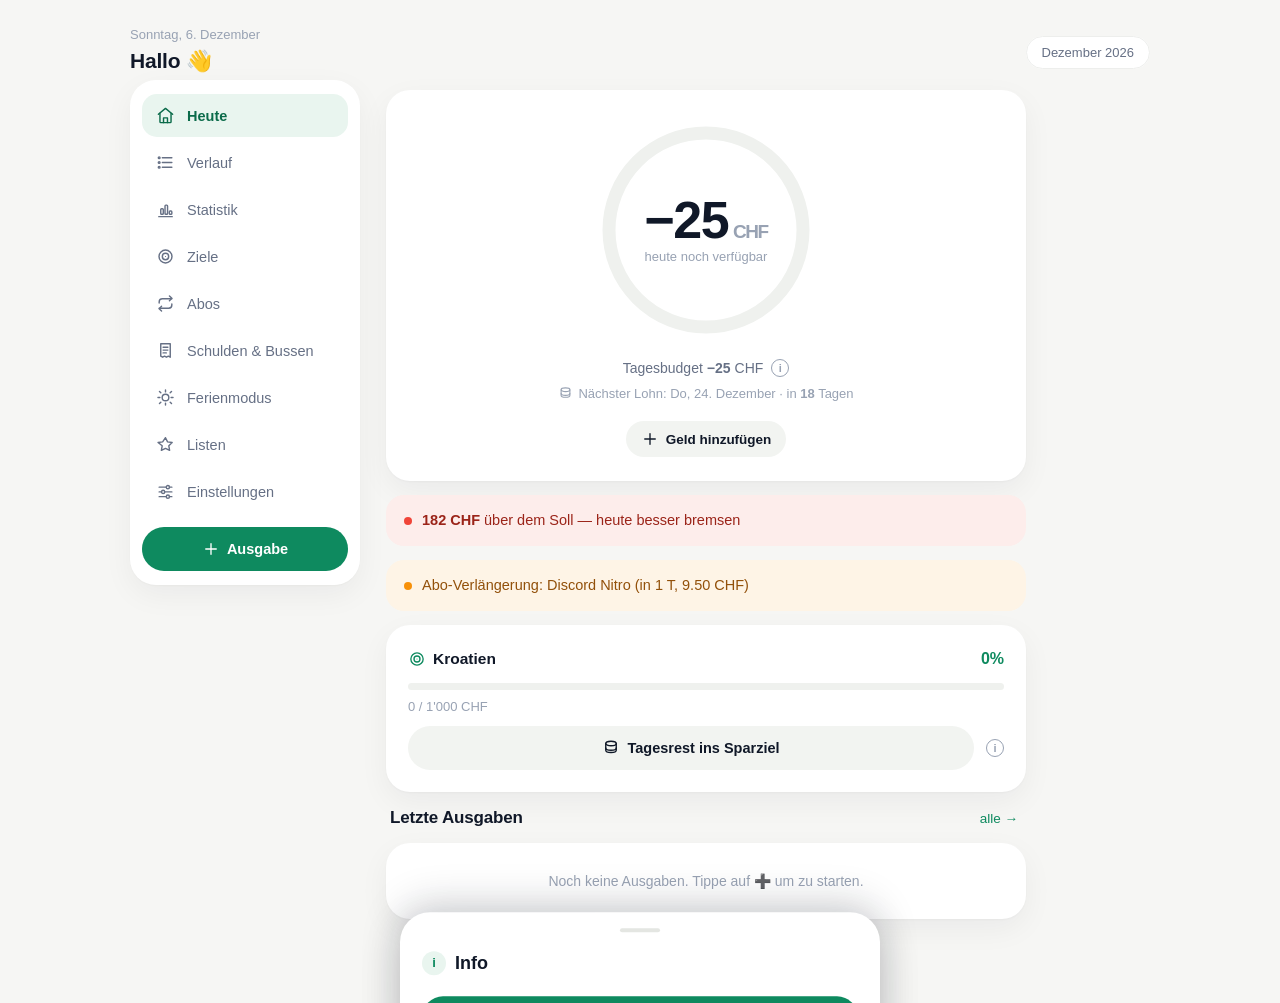
==== commit e88d4438: "Design v4: luftiges Redesign, Info-Sheets, GitHub-Sync; Märkte/KI-Coach/Geld-Ideen entfernt - Komple" ====
--- a/index.html
+++ b/index.html
@@ -1,15 +1,17 @@
 <!DOCTYPE html>
 <!--
-  index.html  ·  Das Grundgeruest von Sparkurs
+  index.html  ·  Das Grundgeruest vom Money Manager
   ------------------------------------------------------------------
   Diese Datei ist die einzige HTML-Seite der App. Sie enthaelt:
     - im <head>: alle PWA-Einstellungen (Icon, Farbe, Manifest, iPhone)
     - im <body>: das Geruest aller Ansichten ("Views") und die Navigation
   Inhalte (Zahlen, Listen) werden von js/ui.js zur Laufzeit eingefuellt.
 
+  Design-Leitidee (v4): viel Luft, eine Botschaft pro Karte, Erklaerungen
+  stecken hinter kleinen Info-Knoepfen (data-info -> Info-Sheet unten).
+
   Reihenfolge der Skripte am Ende ist wichtig:
-    defaults -> storage -> budget -> charts -> ui -> app
-  (jede Datei baut auf den vorherigen auf; app.js startet alles)
+    defaults -> icons -> storage -> budget -> charts -> sync -> ui -> app
 -->
 <html lang="de-CH">
 <head>
@@ -19,7 +21,7 @@
   <meta name="description" content="Persoenliche Budget-App: Tagesbudget, Sparziele, Abos und Statistiken. Laeuft offline auf deinem Geraet.">
 
   <!-- PWA / Homescreen -->
-  <meta name="theme-color" content="#f2f3f5">
+  <meta name="theme-color" content="#f6f6f4">
   <link rel="manifest" href="manifest.json">
   <link rel="icon" href="assets/favicon.svg" type="image/svg+xml">
   <link rel="apple-touch-icon" href="assets/apple-touch-icon.png">
@@ -28,19 +30,18 @@
   <meta name="apple-mobile-web-app-status-bar-style" content="default">
   <meta name="apple-mobile-web-app-title" content="Money Manager">
 
-  <link rel="stylesheet" href="css/styles.css">
+  <link rel="stylesheet" href="css/styles.css?v=6">
 </head>
 <body>
 
 <!-- ====================== KOPFZEILE ====================== -->
 <header class="topbar">
-  <div class="brand">
-    <img src="assets/logo.svg" alt="" class="brand-logo" width="32" height="32">
-    <span class="brand-name">Money <span class="brand-accent">Manager</span></span>
+  <div class="hello">
+    <small id="top-date">Heute</small>
+    <strong>Hallo 👋</strong>
   </div>
   <div class="topbar-right">
     <span class="month-pill" id="top-month">Monat</span>
-    <button class="icon-btn" id="btn-settings" data-icon="settings" aria-label="Einstellungen" title="Einstellungen"></button>
   </div>
 </header>
 
@@ -52,15 +53,12 @@
   <nav class="sidebar" aria-label="Hauptnavigation">
     <button class="side-link is-active" data-view="heute"><span class="ico" data-icon="home"></span><span>Heute</span></button>
     <button class="side-link" data-view="verlauf"><span class="ico" data-icon="list"></span><span>Verlauf</span></button>
+    <button class="side-link" data-view="statistik"><span class="ico" data-icon="chart"></span><span>Statistik</span></button>
     <button class="side-link" data-view="ziele"><span class="ico" data-icon="target"></span><span>Ziele</span></button>
     <button class="side-link" data-view="abos"><span class="ico" data-icon="repeat"></span><span>Abos</span></button>
     <button class="side-link" data-view="schulden"><span class="ico" data-icon="receipt"></span><span>Schulden &amp; Bussen</span></button>
     <button class="side-link" data-view="ferien"><span class="ico" data-icon="sun"></span><span>Ferienmodus</span></button>
     <button class="side-link" data-view="listen"><span class="ico" data-icon="star"></span><span>Listen</span></button>
-    <button class="side-link" data-view="markets"><span class="ico" data-icon="coin"></span><span>Märkte</span></button>
-    <button class="side-link" data-view="coach"><span class="ico" data-icon="ai"></span><span>KI-Coach</span></button>
-    <button class="side-link" data-view="ideen"><span class="ico" data-icon="lightbulb"></span><span>Geld-Ideen</span></button>
-    <button class="side-link" data-view="statistik"><span class="ico" data-icon="chart"></span><span>Statistik</span></button>
     <button class="side-link" data-view="einstellungen"><span class="ico" data-icon="settings"></span><span>Einstellungen</span></button>
     <button class="side-add" id="btn-add-desktop"><span class="ic-pre" data-icon="plus"></span>Ausgabe</button>
   </nav>
@@ -70,102 +68,140 @@
 
     <!-- ---------- HEUTE (Dashboard) ---------- -->
     <section class="view is-active" id="view-heute">
-      <!-- Hero: Heute noch verfuegbar -->
-      <div class="card card--lit hero" id="hero-card">
-        <div class="hero-label label">Heute noch verfügbar</div>
-        <div class="hero-amount amount-hero"><span id="hd-heute">0</span><span class="cur">CHF</span></div>
-        <div class="ampel-bar"><div class="ampel-fill" id="hd-ampelbar"></div></div>
-        <div class="hero-sub">Tagesbudget heute: <strong id="hd-tagesbudget">0</strong> CHF</div>
+
+      <!-- Hero: grosse Zahl im Fortschrittsring -->
+      <div class="card hero" id="hero-card">
+        <div class="ring">
+          <svg width="216" height="216" viewBox="0 0 216 216" aria-hidden="true">
+            <circle class="ring-bg" cx="108" cy="108" r="97"/>
+            <circle class="ring-fill" id="hd-ring" cx="108" cy="108" r="97"
+                    stroke-dasharray="609.5" stroke-dashoffset="0"/>
+          </svg>
+          <div class="ring-num">
+            <strong><span id="hd-heute">0</span><small>CHF</small></strong>
+            <span>heute noch verfügbar</span>
+          </div>
+        </div>
+        <div class="hero-sub">Tagesbudget <b id="hd-tagesbudget">0</b> CHF <button class="info-btn" data-info="tagesbudget" aria-label="Was ist das Tagesbudget?">i</button></div>
         <div class="hero-payday" id="hd-payday"></div>
-        <div class="hero-spark" id="hd-spark"></div>
         <button class="btn btn-ghost btn-sm hero-income" id="btn-income"><span class="ic-pre" data-icon="plus"></span>Geld hinzufügen</button>
       </div>
 
-      <!-- Tempo-Warnung -->
-      <div class="card pace" id="pace-card">
-        <div class="pace-icon" id="hd-pace-icon"></div>
-        <div class="pace-text" id="hd-pace">Tempo wird berechnet …</div>
-      </div>
-
-      <!-- Smart-Analyse (laeuft auf dem Geraet, ohne KI-Schluessel) -->
-      <div class="card insight-card" id="insight-card">
-        <div class="row-between section-head">
-          <h2><span class="ic-pre" data-icon="ai"></span>Smart-Analyse</h2>
-          <button class="link-btn" data-view="coach">KI-Coach →</button>
-        </div>
-        <div id="hd-insights" class="insight-list"></div>
+      <!-- Status in einer Zeile (Tempo) -->
+      <div class="status" id="pace-card">
+        <span class="status-dot"></span>
+        <span id="hd-pace">Wird berechnet …</span>
       </div>
 
       <!-- Abo-Erinnerung (nur sichtbar wenn bald eine Verlaengerung ansteht) -->
-      <div class="card alert hidden" id="aboalert-card">
-        <div class="alert-icon" data-icon="bell"></div>
-        <div><div class="alert-title">Abo-Verlängerung steht an</div><div class="alert-text" id="hd-aboalert"></div></div>
+      <div class="status warn hidden" id="aboalert-card">
+        <span class="status-dot"></span>
+        <span id="hd-aboalert"></span>
       </div>
 
       <!-- Backup-Erinnerung (sichtbar, wenn Daten da sind und lange kein Backup) -->
-      <div class="card alert backup-alert hidden" id="backup-card">
-        <div class="alert-icon" data-icon="download"></div>
-        <div class="backup-main">
-          <div class="alert-title">Sichere deine Daten</div>
-          <div class="alert-text" id="hd-backuptext">Deine Daten liegen nur auf diesem Gerät. Lade ab und zu ein Backup herunter, damit nie etwas verloren geht.</div>
-          <div class="backup-actions">
-            <button class="btn btn-accent btn-sm" data-act="backup-now"><span class="ic-pre" data-icon="download"></span>Jetzt sichern</button>
-            <button class="btn btn-ghost btn-sm" data-act="backup-later">Später</button>
-          </div>
-        </div>
-      </div>
-
-      <!-- kleine Monatszahlen -->
-      <div class="mini-grid">
-        <div class="card mini"><div class="mini-label">Seit dem letzten Lohn</div><div class="mini-val"><span id="hd-monat">0</span> CHF</div></div>
-        <div class="card mini"><div class="mini-label">Noch frei bis zum Lohn</div><div class="mini-val"><span id="hd-rest">0</span> CHF</div></div>
-      </div>
-
-      <!-- Live ETH-Kurs (kurzer Blick; Details im Märkte-Tab) -->
-      <div class="card eth-mini" id="eth-mini-card" data-view="markets">
-        <div class="eth-mini-left">
-          <div class="entry-ico" style="color:var(--gold)"><span data-icon="coin"></span></div>
-          <div><div class="eth-mini-name">Ethereum</div><div class="cap" id="hd-eth-sub">Kurs wird geladen …</div></div>
-        </div>
-        <div class="eth-mini-right">
-          <div class="eth-mini-price" id="hd-eth-price">—</div>
-          <div class="chg" id="hd-eth-chg"></div>
-        </div>
-      </div>
-
-      <!-- Sparziel (Hauptziel) -->
+      <div class="card backup-alert hidden" id="backup-card">
+        <div class="alert-title">Sichere deine Daten <button class="info-btn" data-info="backup" aria-label="Warum sichern?">i</button></div>
+        <div class="alert-text" id="hd-backuptext"></div>
+        <div class="backup-actions">
+          <button class="btn btn-accent btn-sm" data-act="backup-now"><span class="ic-pre" data-icon="download"></span>Jetzt sichern</button>
+          <button class="btn btn-ghost btn-sm" data-act="backup-later">Später</button>
+        </div>
+      </div>
+
+      <!-- Hauptsparziel (kompakt) -->
       <div class="card goal-mini" id="goal-mini-card">
         <div class="row-between">
           <div class="goal-mini-name" id="hd-zielname">Sparziel</div>
           <div class="goal-mini-pct" id="hd-zielpct">0%</div>
         </div>
         <div class="progress"><div class="progress-fill" id="hd-zielbar"></div></div>
-        <div class="goal-mini-text" id="hd-zieltext">0 / 0 CHF</div>
-        <button class="btn btn-ghost btn-block" id="btn-tagesrest"><span class="ic-pre" data-icon="coins"></span>Tagesrest ins Sparziel verschieben</button>
+        <div class="goal-mini-text muted" id="hd-zieltext">0 / 0 CHF</div>
+        <div class="tagesrest-row">
+          <button class="btn btn-ghost btn-block" id="btn-tagesrest"><span class="ic-pre" data-icon="coins"></span>Tagesrest ins Sparziel</button>
+          <button class="info-btn" data-info="tagesrest" aria-label="Was macht das?">i</button>
+        </div>
       </div>
 
       <!-- letzte Ausgaben -->
-      <div class="card">
-        <div class="row-between section-head">
-          <h2>Letzte Ausgaben</h2>
-          <button class="link-btn" data-view="verlauf">alle anzeigen →</button>
-        </div>
+      <div class="section-head">
+        <h2>Letzte Ausgaben</h2>
+        <button class="link-btn" data-view="verlauf">alle →</button>
+      </div>
+      <div class="card card--list">
         <div id="hd-letzte" class="entry-list compact"></div>
       </div>
     </section>
 
-    <!-- ---------- VERLAUF ---------- -->
+    <!-- ---------- VERLAUF (mit Statistik-Umschalter) ---------- -->
     <section class="view" id="view-verlauf">
       <h1 class="view-title">Verlauf</h1>
+      <div class="seg">
+        <button class="seg-btn is-active" data-view="verlauf">Liste</button>
+        <button class="seg-btn" data-view="statistik">Statistik</button>
+      </div>
       <div class="filter-row" id="vl-filter"></div>
       <div id="vl-liste" class="entry-list"></div>
+    </section>
+
+    <!-- ---------- STATISTIK (zweiter Schalter im Verlauf) ---------- -->
+    <section class="view" id="view-statistik">
+      <h1 class="view-title">Verlauf</h1>
+      <div class="seg">
+        <button class="seg-btn" data-view="verlauf">Liste</button>
+        <button class="seg-btn is-active" data-view="statistik">Statistik</button>
+      </div>
+
+      <!-- Kalender: jeder Tag eingefaerbt je nach Ausgaben -->
+      <div class="card">
+        <div class="section-head"><h2>Kalender <button class="info-btn" data-info="kalender" aria-label="Was zeigen die Farben?">i</button></h2></div>
+        <div id="st-calendar"></div>
+      </div>
+
+      <div class="stat-grid">
+        <div class="card">
+          <div class="section-head"><h2>Monatsverlauf <button class="info-btn" data-info="monatsverlauf" aria-label="Was zeigt die Grafik?">i</button></h2></div>
+          <div class="chart-wrap" id="st-line"></div>
+          <div class="chart-legend">
+            <span><i class="dot" style="background:var(--warn)"></i> Soll</span>
+            <span><i class="dot" style="background:var(--accent)"></i> Tatsächlich</span>
+          </div>
+        </div>
+
+        <div class="card">
+          <div class="section-head"><h2>Nach Kategorie</h2></div>
+          <div class="chart-wrap" id="st-donut"></div>
+          <div class="chart-legend col" id="st-legende"></div>
+        </div>
+      </div>
+
+      <div class="mini-grid">
+        <div class="card mini streak"><div class="mini-label"><span class="ic-pre" data-icon="flame"></span>Streak <button class="info-btn" data-info="streak" aria-label="Was ist die Streak?">i</button></div><div class="mini-val"><span id="st-streak">0</span> Tage</div></div>
+        <div class="card mini"><div class="mini-label">Ø pro Tag</div><div class="mini-val"><span id="st-avgday">0</span> CHF</div></div>
+      </div>
+      <div class="mini-grid">
+        <div class="card mini"><div class="mini-label">Ø pro Woche</div><div class="mini-val"><span id="st-avgweek">0</span> CHF</div></div>
+        <div class="card mini" id="hoch-card"><div class="mini-label">Hochrechnung <button class="info-btn" data-info="hochrechnung" aria-label="Was ist die Hochrechnung?">i</button></div><div class="mini-val"><span id="st-hoch">0</span> CHF</div><div class="mini-foot" id="st-hoch-foot"></div></div>
+      </div>
+      <div class="mini-grid">
+        <div class="card mini"><div class="mini-label">Seit dem letzten Lohn</div><div class="mini-val"><span id="hd-monat">0</span> CHF</div></div>
+        <div class="card mini"><div class="mini-label">Noch frei bis zum Lohn</div><div class="mini-val"><span id="hd-rest">0</span> CHF</div></div>
+      </div>
+      <div class="card" id="vormonat-card">
+        <div class="mini-label">Vergleich zum Vormonat</div>
+        <div class="mini-val sm" id="st-vormonat">—</div>
+      </div>
+      <div class="mini-grid">
+        <div class="card mini"><div class="mini-label">Schulden gesamt</div><div class="mini-val"><span id="st-schulden">0</span> CHF</div></div>
+        <div class="card mini"><div class="mini-label">Diesen Monat abbezahlt</div><div class="mini-val"><span id="st-schulden-monat">0</span> CHF</div></div>
+      </div>
     </section>
 
     <!-- ---------- ZIELE ---------- -->
     <section class="view" id="view-ziele">
       <div class="row-between">
-        <h1 class="view-title">Sparziele</h1>
-        <button class="btn btn-accent btn-sm" id="btn-add-ziel">＋ Ziel</button>
+        <h1 class="view-title">Ziele <button class="info-btn" data-info="ziele" aria-label="Wie funktionieren Ziele?">i</button></h1>
+        <button class="pill-btn" id="btn-add-ziel">＋ Neu</button>
       </div>
       <div id="zl-liste"></div>
     </section>
@@ -173,38 +209,35 @@
     <!-- ---------- ABOS ---------- -->
     <section class="view" id="view-abos">
       <div class="row-between">
-        <h1 class="view-title">Abo-Radar</h1>
-        <button class="btn btn-accent btn-sm" id="btn-add-abo">＋ Abo</button>
+        <h1 class="view-title">Abos <button class="info-btn" data-info="abos" aria-label="Was ist der Abo-Radar?">i</button></h1>
+        <button class="pill-btn" id="btn-add-abo">＋ Neu</button>
       </div>
       <div class="card abo-total">
         <div class="mini-label">Abos pro Monat (aktiv)</div>
-        <div class="abo-total-val"><span id="ab-total">0</span> CHF</div>
-        <div class="abo-total-sub" id="ab-sub"></div>
-      </div>
-      <div id="ab-liste"></div>
+        <div class="mini-val"><span id="ab-total">0</span> CHF</div>
+        <div class="mini-foot" id="ab-sub"></div>
+      </div>
+      <div class="card card--list" id="ab-liste"></div>
     </section>
 
     <!-- ---------- SCHULDEN / SONDERAUSGABEN / BUSSEN ---------- -->
     <section class="view" id="view-schulden">
       <div class="row-between">
-        <h1 class="view-title">Schulden &amp; Bussen</h1>
+        <h1 class="view-title">Schulden <button class="info-btn" data-info="schulden" aria-label="Wie funktioniert dieser Bereich?">i</button></h1>
         <div class="head-actions">
-          <button class="btn btn-ghost btn-sm" id="btn-add-busse"><span class="ic-pre" data-icon="ticket"></span>Busse</button>
-          <button class="btn btn-accent btn-sm" id="btn-add-debt">＋ Posten</button>
-        </div>
-      </div>
-
-      <!-- Summe aller offenen Schulden -->
-      <div class="card debt-total">
-        <div class="mini-label">Offene Schulden &amp; Bussen gesamt</div>
-        <div class="debt-total-val"><span id="sc-total">0</span> CHF</div>
-        <div class="abo-total-sub" id="sc-sub"></div>
-      </div>
-
-      <!-- Offene Posten -->
+          <button class="pill-btn ghost" id="btn-add-busse">＋ Busse</button>
+          <button class="pill-btn" id="btn-add-debt">＋ Posten</button>
+        </div>
+      </div>
+
+      <div class="card abo-total">
+        <div class="mini-label">Offen gesamt</div>
+        <div class="mini-val"><span id="sc-total">0</span> CHF</div>
+        <div class="mini-foot" id="sc-sub"></div>
+      </div>
+
       <div id="sc-liste"></div>
 
-      <!-- Archiv (erledigte Posten, einklappbar) -->
       <div id="sc-archiv-wrap" class="hidden">
         <button class="archiv-head" id="sc-archiv-toggle">
           <span class="chev" data-icon="chevron"></span>
@@ -215,127 +248,17 @@
     </section>
 
     <!-- ---------- FERIENMODUS ---------- -->
-    <!-- Eigener Reise-Topf, getrennt vom Monatsbudget. Der gesamte Inhalt
-         (Einrichtung ODER laufende Ferien + Rueckblick + Schnell-Links) wird
-         von SK.ui.renderFerien() in #fe-body eingefuellt. -->
     <section class="view" id="view-ferien">
-      <h1 class="view-title">Ferienmodus</h1>
+      <h1 class="view-title">Ferienmodus <button class="info-btn" data-info="ferien" aria-label="Was ist der Ferienmodus?">i</button></h1>
       <div id="fe-body"></div>
-    </section>
-
-    <!-- ---------- STATISTIK ---------- -->
-    <section class="view" id="view-statistik">
-      <h1 class="view-title">Statistik</h1>
-
-      <!-- Kalender: jeder Tag eingefaerbt je nach Ausgaben (grün = sparsam, rot = drüber) -->
-      <div class="card">
-        <div class="section-head"><h2>Kalender</h2></div>
-        <div id="st-calendar"></div>
-      </div>
-
-      <div class="stat-grid">
-        <div class="card">
-          <div class="section-head"><h2>Monatsverlauf</h2></div>
-          <div class="chart-wrap" id="st-line"></div>
-          <div class="chart-legend">
-            <span><i class="dot" style="background:var(--gold)"></i> Soll (gleichmässig)</span>
-            <span><i class="dot" style="background:var(--accent)"></i> Tatsächlich</span>
-          </div>
-        </div>
-
-        <div class="card">
-          <div class="section-head"><h2>Nach Kategorie</h2></div>
-          <div class="chart-wrap" id="st-donut"></div>
-          <div class="chart-legend col" id="st-legende"></div>
-        </div>
-      </div>
-
-      <div class="mini-grid">
-        <div class="card mini streak"><div class="mini-label"><span class="ic-pre" data-icon="flame"></span>Streak</div><div class="mini-val"><span id="st-streak">0</span> Tage</div><div class="mini-foot">in Folge unter Budget</div></div>
-        <div class="card mini"><div class="mini-label">Ø pro Tag</div><div class="mini-val"><span id="st-avgday">0</span> CHF</div><div class="mini-foot">diesen Monat</div></div>
-      </div>
-      <div class="mini-grid">
-        <div class="card mini"><div class="mini-label">Ø pro Woche</div><div class="mini-val"><span id="st-avgweek">0</span> CHF</div></div>
-        <div class="card mini" id="hoch-card"><div class="mini-label">Hochrechnung Monat</div><div class="mini-val"><span id="st-hoch">0</span> CHF</div><div class="mini-foot" id="st-hoch-foot"></div></div>
-      </div>
-      <div class="card" id="vormonat-card">
-        <div class="mini-label">Vergleich zum Vormonat</div>
-        <div class="mini-val" id="st-vormonat">—</div>
-      </div>
-
-      <div class="mini-grid">
-        <div class="card mini"><div class="mini-label">Schulden gesamt</div><div class="mini-val"><span id="st-schulden">0</span> CHF</div><div class="mini-foot">noch offen</div></div>
-        <div class="card mini"><div class="mini-label">Diesen Monat abbezahlt</div><div class="mini-val"><span id="st-schulden-monat">0</span> CHF</div><div class="mini-foot">auf Schulden</div></div>
-      </div>
-    </section>
-
-    <!-- ---------- MÄRKTE (Krypto live) ---------- -->
-    <section class="view" id="view-markets">
-      <div class="row-between">
-        <h1 class="view-title">Märkte</h1>
-        <button class="icon-btn" id="btn-market-refresh" data-icon="refresh" title="Kurse aktualisieren" aria-label="Aktualisieren"></button>
-      </div>
-      <p class="cap" id="mk-stand">Live-Kurse von CoinGecko · keine Anlageberatung</p>
-      <div id="mk-liste"></div>
-      <div class="card disclaimer">
-        <span class="ic-pre" data-icon="alert"></span>
-        <span><strong>Kein Finanzrat.</strong> Kurse sind nur zur Info und können verzögert sein. Krypto ist sehr schwankungsanfällig – investiere nur Geld, das du nicht brauchst. Echte Aktienkurse gibt es gratis leider nicht direkt im Browser; darum Fokus Krypto.</span>
-      </div>
-    </section>
-
-    <!-- ---------- KI-COACH ---------- -->
-    <section class="view" id="view-coach">
-      <h1 class="view-title">KI-Coach</h1>
-
-      <!-- Smart-Analyse (immer da) -->
-      <div class="card">
-        <div class="section-head"><h2><span class="ic-pre" data-icon="ai"></span>Smart-Analyse</h2></div>
-        <p class="muted">Läuft direkt auf deinem Gerät, ohne Schlüssel und kostenlos.</p>
-        <div id="co-insights" class="insight-list"></div>
-      </div>
-
-      <!-- echter KI-Coach (optional) -->
-      <div class="card" id="co-ai-card">
-        <div class="section-head"><h2>Persönliche Analyse von Claude</h2></div>
-        <div id="co-ai-body"></div>
-      </div>
-    </section>
-
-    <!-- ---------- GELD-IDEEN ---------- -->
-    <section class="view" id="view-ideen">
-      <h1 class="view-title">Geld-Ideen</h1>
-
-      <div class="card" id="id-ai-card">
-        <div class="row-between section-head">
-          <h2><span class="ic-pre" data-icon="lightbulb"></span>Idee des Tages</h2>
-          <button class="icon-btn" id="btn-idea-refresh" data-icon="refresh" title="Neue Idee" aria-label="Neue Idee"></button>
-        </div>
-        <div id="id-ai-body"></div>
-      </div>
-
-      <div class="card">
-        <div class="section-head"><h2><span class="ic-pre" data-icon="lightbulb"></span>Mehr verdienen (Schweiz)</h2></div>
-        <div id="id-static"></div>
-      </div>
-
-      <div class="card">
-        <div class="section-head"><h2><span class="ic-pre" data-icon="coins"></span>Im Alltag sparen (Schweiz)</h2></div>
-        <div id="id-saving"></div>
-      </div>
-
-      <div class="card disclaimer">
-        <span class="ic-pre" data-icon="alert"></span>
-        <span><strong>Keine personalisierte Finanzberatung.</strong> Allgemeine, recherchierte Ideen zur Orientierung. Zahlen sind Richtwerte 2026.</span>
-      </div>
     </section>
 
     <!-- ---------- LISTEN / WUNSCHLISTE ---------- -->
     <section class="view" id="view-listen">
       <div class="row-between">
-        <h1 class="view-title">Listen</h1>
-        <button class="btn btn-accent btn-sm" id="btn-add-list">＋ Liste</button>
-      </div>
-      <p class="cap">Eigene Listen, z.B. eine Wunschliste mit Preisen. Rein informativ – fliesst nicht ins Budget.</p>
+        <h1 class="view-title">Listen <button class="info-btn" data-info="listen" aria-label="Wofür sind Listen?">i</button></h1>
+        <button class="pill-btn" id="btn-add-list">＋ Neu</button>
+      </div>
       <div id="ls-liste"></div>
     </section>
 
@@ -343,13 +266,10 @@
     <section class="view" id="view-mehr">
       <h1 class="view-title">Mehr</h1>
       <div class="more-list">
-        <button class="more-row" data-view="ziele"><span class="ico" data-icon="target"></span><span class="more-label">Sparziele</span><span class="more-chev" data-icon="chevronR"></span></button>
-        <button class="more-row" data-view="abos"><span class="ico" data-icon="repeat"></span><span class="more-label">Abo-Radar</span><span class="more-chev" data-icon="chevronR"></span></button>
+        <button class="more-row" data-view="abos"><span class="ico" data-icon="repeat"></span><span class="more-label">Abos</span><span class="more-chev" data-icon="chevronR"></span></button>
         <button class="more-row" data-view="schulden"><span class="ico" data-icon="receipt"></span><span class="more-label">Schulden &amp; Bussen</span><span class="more-chev" data-icon="chevronR"></span></button>
         <button class="more-row" data-view="ferien"><span class="ico" data-icon="sun"></span><span class="more-label">Ferienmodus</span><span class="more-chev" data-icon="chevronR"></span></button>
         <button class="more-row" data-view="listen"><span class="ico" data-icon="star"></span><span class="more-label">Listen</span><span class="more-chev" data-icon="chevronR"></span></button>
-        <button class="more-row" data-view="coach"><span class="ico" data-icon="ai"></span><span class="more-label">KI-Coach</span><span class="more-chev" data-icon="chevronR"></span></button>
-        <button class="more-row" data-view="ideen"><span class="ico" data-icon="lightbulb"></span><span class="more-label">Geld-Ideen</span><span class="more-chev" data-icon="chevronR"></span></button>
         <button class="more-row" data-view="einstellungen"><span class="ico" data-icon="settings"></span><span class="more-label">Einstellungen</span><span class="more-chev" data-icon="chevronR"></span></button>
       </div>
     </section>
@@ -358,63 +278,50 @@
     <section class="view" id="view-einstellungen">
       <h1 class="view-title">Einstellungen</h1>
 
-      <div class="card">
-        <h2 class="section-head">Geld</h2>
-        <label class="field"><span>Monatslohn netto (CHF)</span><input type="number" id="se-lohn" inputmode="decimal" min="0" step="50"></label>
-        <label class="field"><span>Fixkosten pro Monat (CHF)</span><input type="number" id="se-fixkosten" inputmode="decimal" min="0" step="10"></label>
-        <label class="field"><span>Festes Monatsbudget für den Alltag (CHF, optional)<small>Wieviel du pro Monat für den täglichen Gebrauch ausgeben willst. Leer/0 = automatisch aus Lohn − Fixkosten − Sparen berechnen.</small></span><input type="number" id="se-alltag" inputmode="decimal" min="0" step="10" placeholder="z.B. 400"></label>
-        <label class="switch-row"><span>Abo-Summe zu den Fixkosten dazurechnen<small>Nur einschalten, wenn deine Fixkosten die Abos noch NICHT enthalten.</small></span>
+      <div class="group-label">GELD</div>
+      <div class="card set-group">
+        <label class="set-row" for="se-lohn"><span class="lbl">Monatslohn netto</span><span class="set-input"><input type="number" id="se-lohn" inputmode="decimal" min="0" step="50"><i>CHF</i></span></label>
+        <label class="set-row" for="se-fixkosten"><span class="lbl">Fixkosten pro Monat <button class="info-btn" data-info="fixkosten" aria-label="Was sind Fixkosten?">i</button></span><span class="set-input"><input type="number" id="se-fixkosten" inputmode="decimal" min="0" step="10"><i>CHF</i></span></label>
+        <label class="set-row" for="se-alltag"><span class="lbl">Festes Monatsbudget <button class="info-btn" data-info="monatsbudget" aria-label="Was ist das feste Monatsbudget?">i</button></span><span class="set-input"><input type="number" id="se-alltag" inputmode="decimal" min="0" step="10" placeholder="Auto"><i>CHF</i></span></label>
+        <label class="set-row"><span class="lbl">Abos zu Fixkosten zählen <button class="info-btn" data-info="abosfix" aria-label="Wann einschalten?">i</button></span>
           <input type="checkbox" id="se-aboswitch" class="switch"></label>
       </div>
 
-      <div class="card">
-        <h2 class="section-head">Schulden-Rate</h2>
-        <label class="switch-row"><span>Monatliche Schulden-Rate vom verfügbaren Geld abziehen<small>Wird – wie die Sparrate – vor dem Tagesbudget reserviert. Einzelne Zahlungen verfälschen so dein Tagesbudget nicht.</small></span>
+      <div class="group-label">SPAREN &amp; SCHULDEN</div>
+      <div class="card set-group">
+        <label class="set-row"><span class="lbl">Schulden-Rate abziehen <button class="info-btn" data-info="schuldenrate" aria-label="Was macht die Schulden-Rate?">i</button></span>
           <input type="checkbox" id="se-schuldenswitch" class="switch"></label>
-        <label class="field" id="se-schuldenrate-wrap"><span>Schulden-Rate pro Monat (CHF)</span><input type="number" id="se-schuldenrate" inputmode="decimal" min="0" step="10"></label>
-      </div>
-
-      <div class="card">
-        <h2 class="section-head"><span class="ic-pre" data-icon="ai"></span>KI-Coach (optional)</h2>
-        <p class="muted">Hol echte Analysen &amp; Geld-Ideen von Claude. Braucht einen eigenen Anthropic-API-Schlüssel (von <strong>console.anthropic.com</strong>, mit API-Guthaben). Das ist <strong>getrennt</strong> von einem Claude-Max-Abo. Der Schlüssel bleibt nur auf diesem Gerät.</p>
-        <label class="switch-row"><span>KI-Coach einschalten<small>Bei eingeschaltetem Coach wird eine Zusammenfassung deiner Zahlen an Anthropic gesendet.</small></span>
-          <input type="checkbox" id="se-aiswitch" class="switch"></label>
-        <label class="field" id="se-aikey-wrap"><span>Anthropic API-Schlüssel (sk-ant-…)</span>
-          <input type="password" id="se-aikey" autocomplete="off" placeholder="sk-ant-…"></label>
-        <label class="field"><span>Modell</span>
-          <select id="se-aimodel">
-            <option value="claude-opus-4-8">Claude Opus 4.8 (am besten)</option>
-            <option value="claude-sonnet-4-6">Claude Sonnet 4.6 (günstiger)</option>
-            <option value="claude-haiku-4-5">Claude Haiku 4.5 (am günstigsten)</option>
-          </select></label>
-        <button class="btn btn-ghost btn-block" id="se-aitest">Schlüssel testen</button>
-        <div class="cap" id="se-aitest-out"></div>
-      </div>
-
-      <div class="card">
-        <h2 class="section-head"><span class="ic-pre" data-icon="coin"></span>Märkte</h2>
-        <label class="field"><span>Kurs-Anzeigewährung</span>
-          <select id="se-cryptocur">
-            <option value="chf">CHF</option>
-            <option value="usd">USD</option>
-          </select></label>
-        <p class="muted">Krypto-Kurse kommen von CoinGecko (gratis, ohne Schlüssel). Watchlist: ETH, BTC, SOL.</p>
-      </div>
-
-      <div class="card">
-        <h2 class="section-head">Kategorien</h2>
+        <label class="set-row" for="se-schuldenrate" id="se-schuldenrate-wrap"><span class="lbl">Monatliche Rate</span><span class="set-input"><input type="number" id="se-schuldenrate" inputmode="decimal" min="0" step="10"><i>CHF</i></span></label>
+      </div>
+
+      <div class="group-label">KATEGORIEN</div>
+      <div class="card set-group">
         <div id="se-kategorien" class="cat-edit-list"></div>
         <div class="add-inline">
           <input type="text" id="se-newcat" placeholder="Neue Kategorie …" maxlength="20">
-          <button class="btn btn-accent btn-sm" id="se-addcat">＋</button>
-        </div>
-      </div>
-
-      <div class="card">
-        <h2 class="section-head">Daten &amp; Backup</h2>
-        <p class="muted">Alle Daten liegen <strong>nur auf diesem Gerät</strong>. Das Handy kann sie bei Speichermangel oder langer Nichtnutzung von selbst löschen – darum <strong>regelmässig ein Backup</strong> herunterladen und sicher ablegen (z.B. in Dateien/iCloud).</p>
-        <p class="cap" id="se-backupinfo"></p>
-        <button class="btn btn-ghost btn-block" id="se-export"><span class="ic-pre" data-icon="download"></span>Backup exportieren (JSON)</button>
+          <button class="pill-btn" id="se-addcat">＋</button>
+        </div>
+      </div>
+
+      <div class="group-label">SYNCHRONISATION</div>
+      <div class="card set-group">
+        <label class="set-row"><span class="lbl">Mit GitHub synchronisieren <button class="info-btn" data-info="sync" aria-label="Wie funktioniert der Sync?">i</button></span>
+          <input type="checkbox" id="sy-switch" class="switch"></label>
+        <div id="sy-setup" class="sy-setup hidden">
+          <label class="field"><span>GitHub-Token <button class="info-btn" data-info="synctoken" aria-label="Woher bekomme ich das Token?">i</button></span>
+            <input type="password" id="sy-token" autocomplete="off" placeholder="github_pat_…"></label>
+          <label class="field"><span>Daten-Repository</span>
+            <input type="text" id="sy-repo" placeholder="money-manager-data"></label>
+          <button class="btn btn-accent btn-block" id="sy-connect">Verbinden</button>
+        </div>
+        <div class="set-row hidden" id="sy-status-row"><span class="lbl">Status</span><span class="set-val" id="sy-status">—</span></div>
+        <button class="btn btn-ghost btn-block hidden" id="sy-now"><span class="ic-pre" data-icon="refresh"></span>Jetzt synchronisieren</button>
+      </div>
+
+      <div class="group-label">DATEN</div>
+      <div class="card set-group">
+        <div class="set-row"><span class="lbl">Letztes Backup</span><span class="set-val" id="se-backupinfo">—</span></div>
+        <button class="btn btn-ghost btn-block" id="se-export"><span class="ic-pre" data-icon="download"></span>Backup exportieren</button>
         <label class="btn btn-ghost btn-block" for="se-importfile"><span class="ic-pre" data-icon="upload"></span>Backup importieren</label>
         <input type="file" id="se-importfile" accept="application/json,.json" hidden>
         <button class="btn btn-danger btn-block" id="se-reset"><span class="ic-pre" data-icon="trash"></span>Alle Daten zurücksetzen</button>
@@ -422,22 +329,22 @@
 
       <div class="card about">
         <img src="assets/logo.svg" alt="" width="40" height="40">
-        <div><strong>Money Manager</strong> · Version <span id="se-version">1.0</span><br><span class="muted">Manoa Verner · 2026 · läuft offline</span></div>
+        <div><strong>Money Manager</strong> · Version <span id="se-version">4.0</span><br><span class="muted">Manoa Verner · 2026 · läuft offline</span></div>
       </div>
     </section>
 
   </main>
 </div>
 
-<!-- ====================== SCHWEBENDER + KNOPF (mobil) ====================== -->
+<!-- ====================== SCHWEBENDER + KNOPF (mobil, in der Nav-Mitte) ====================== -->
 <button class="fab" id="fab-add" data-icon="plus" aria-label="Ausgabe erfassen"></button>
 
 <!-- ====================== UNTERE NAVIGATION (mobil) ====================== -->
 <nav class="bottomnav" aria-label="Hauptnavigation">
   <button class="tab is-active" data-view="heute"><span class="ico" data-icon="home"></span><span class="lbl">Heute</span></button>
   <button class="tab" data-view="verlauf"><span class="ico" data-icon="list"></span><span class="lbl">Verlauf</span></button>
-  <button class="tab" data-view="statistik"><span class="ico" data-icon="chart"></span><span class="lbl">Statistik</span></button>
-  <button class="tab" data-view="markets"><span class="ico" data-icon="coin"></span><span class="lbl">Märkte</span></button>
+  <span class="tab-spacer" aria-hidden="true"></span>
+  <button class="tab" data-view="ziele"><span class="ico" data-icon="target"></span><span class="lbl">Ziele</span></button>
   <button class="tab" data-view="mehr"><span class="ico" data-icon="grid"></span><span class="lbl">Mehr</span></button>
 </nav>
 
@@ -458,6 +365,15 @@
   </div>
 </div>
 
+<!-- ====================== INFO-SHEET (Erklaerungen auf Abruf) ====================== -->
+<div class="sheet-backdrop" id="info-backdrop"></div>
+<div class="sheet info-sheet" id="info-sheet" role="dialog" aria-modal="true" aria-label="Erklärung">
+  <div class="sheet-handle"></div>
+  <h2 class="info-title"><span class="info-badge">i</span><span id="info-title-text">Info</span></h2>
+  <p class="info-text" id="info-text"></p>
+  <button class="btn btn-accent btn-block" id="info-close">Alles klar</button>
+</div>
+
 <!-- ====================== GENERISCHES MODAL (Ziele/Abos/Einzahlung) ====================== -->
 <div class="modal-backdrop" id="modal-backdrop"></div>
 <div class="modal" id="modal" role="dialog" aria-modal="true">
@@ -482,8 +398,7 @@
 <script src="js/storage.js"></script>
 <script src="js/budget.js"></script>
 <script src="js/charts.js"></script>
-<script src="js/markets.js"></script>
-<script src="js/ai.js"></script>
+<script src="js/sync.js"></script>
 <script src="js/ui.js"></script>
 <script src="js/app.js"></script>
 </body>
--- a/css/styles.css
+++ b/css/styles.css
@@ -1,711 +1,674 @@
 /* =====================================================================
-   styles.css  ·  Das gesamte Aussehen von Sparkurs
+   styles.css  ·  Das komplette Aussehen vom Money Manager (Design v4)
    =====================================================================
-   AUFBAU DIESER DATEI (von oben nach unten):
-     1. Farben & Grundwerte (CSS-Variablen)  <- hier Farben aendern
-     2. Grund-Layout (Body, Kopfzeile, Navigation, Views)
-     3. Bausteine (Cards, Knoepfe, Eingaben, Fortschrittsbalken, Chips)
-     4. Einzelne Bildschirme (Hero, Tempo, Ziele, Abos, Statistik)
-     5. Eingabe-Sheet, Modal, Toast
-     6. Animationen
-     7. Desktop-Layout (ab 860px: Sidebar + mehrspaltiges Dashboard)
-
-   Mobile-first: Die Grund-Regeln gelten fuers Handy. Ganz unten machen
-   @media-Regeln daraus auf grossen Bildschirmen ein aufgeraeumtes
-   Dashboard mit Seitenleiste.
+   Leitidee: viel Luft, eine Botschaft pro Karte, ruhige Farben.
+     - warmer, heller Hintergrund; weisse, randlose Karten mit weichem Schatten
+     - EIN ruhiges Grün als Akzent; Farbe nur, wo sie etwas bedeutet
+     - Erklärungen stecken hinter kleinen ⓘ-Knöpfen (Info-Sheet)
+     - 4 Tabs unten + grüner ＋-Knopf in der Mitte
+   Aufbau: 1) Grundlagen  2) Kopf & Navigation  3) Karten & Bausteine
+           4) einzelne Bildschirme  5) Sheets/Modal/Toast  6) Desktop
    ===================================================================== */
 
-/* ============ 1. FARBEN & GRUNDWERTE ============ */
+/* ============ 1) GRUNDLAGEN ============ */
 :root {
-  /* ---- Flaechen: helles, ruhiges Grau – Karten in Weiss (Revolut-Stil) ---- */
-  --bg:        #f2f3f5;   /* Seiten-Hintergrund */
-  --bg-grad:   #f9fafb;   /* minimal hellerer oberer Rand */
-  --surface:   #ffffff;   /* Kopfzeile / Navigation / Sheets */
-  --card:      #ffffff;   /* Karten */
-  --card-2:    #f3f4f6;   /* Eingaben / Chips / Neutral-Flaechen */
-  --card-3:    #e9ebef;   /* gedrueckt / Popover */
-  --border:        rgba(17,24,39,0.08);
-  --border-strong: rgba(17,24,39,0.14);
-
-  --text:      #111827;   /* Haupttext (fast schwarz) */
-  --text-dim:  #6b7280;   /* Nebentext */
-  --text-3:    #9ca3af;   /* Tertiaer / Captions */
-
-  --accent:    #059669;   /* DAS eine ruhige Gruen (Knoepfe, Links, Balken) */
-  --accent-2:  #10b981;   /* hellere Stufe desselben Gruens */
-  --gold:      #d97706;   /* gedaempftes Amber – Wert/Sparen */
-
-  --green:     #059669;   /* gut auf Kurs (= Akzent) */
-  --yellow:    #d97706;   /* Achtung */
-  --red:       #dc2626;   /* ueber Budget / negativ */
-
-  /* ---- Schatten: sehr weich und hell (kaum sichtbar, nur Tiefe) ---- */
-  --sh-1: 0 1px 2px rgba(16,24,40,0.05), 0 4px 14px -6px rgba(16,24,40,0.08);
-  --sh-2: 0 8px 24px -10px rgba(16,24,40,0.16);
-  --shadow: var(--sh-1);
-
-  --radius:    20px;
-  --radius-sm: 13px;
-  --safe-b:    env(safe-area-inset-bottom, 0px);
-  --nav-h:     64px;
-}
-
-/* ============ 2. GRUND-LAYOUT ============ */
-* { box-sizing: border-box; -webkit-tap-highlight-color: transparent; }
-
-html, body { margin: 0; padding: 0; }
-
+  --bg: #F6F6F4;            /* warmer App-Hintergrund */
+  --card: #FFFFFF;
+  --ink: #101828;           /* fast schwarz */
+  --ink-2: #667085;         /* sekundaerer Text */
+  --ink-3: #98A2B3;         /* leiser Text */
+  --line: #EDEEEC;          /* feine Trennlinien */
+  --accent: #0E8A5F;        /* DAS Grün der App */
+  --accent-dark: #0B6B4A;
+  --accent-tint: #E9F5EF;   /* sehr helles Grün fuer Flaechen */
+  --good: #12B76A;
+  --warn: #F79009;
+  --warn-tint: #FEF4E6;
+  --bad: #F04438;
+  --bad-tint: #FDEDEB;
+  --gold: #D97706;
+  --green: var(--accent);
+  --red: var(--bad);
+  --yellow: var(--warn);
+  --radius: 24px;
+  --shadow: 0 1px 2px rgba(16,24,40,.03), 0 10px 30px rgba(16,24,40,.05);
+  --nav-h: 86px;
+}
+
+* { margin: 0; padding: 0; box-sizing: border-box; }
+html { -webkit-text-size-adjust: 100%; }
 body {
-  font-family: -apple-system, BlinkMacSystemFont, "Segoe UI", Roboto, "Helvetica Neue", Arial, sans-serif;
-  /* Ruhiger, heller Hintergrund (Revolut-Stil): dezentes Grau, oben minimal
-     heller. Keine Effekte, keine Bewegung – die Karten liegen in Weiss darauf. */
-  background: linear-gradient(180deg, var(--bg-grad) 0%, var(--bg) 320px);
-  background-color: var(--bg);
-  color: var(--text);
-  min-height: 100vh;
+  font-family: -apple-system, BlinkMacSystemFont, "SF Pro Text", "Segoe UI", Roboto, sans-serif;
+  background: var(--bg);
+  color: var(--ink);
   font-size: 16px;
   line-height: 1.45;
-  -webkit-font-smoothing: antialiased;
-  text-rendering: optimizeLegibility;
-  /* genug Platz unten, damit der runde +Knopf nie die letzte Karte verdeckt */
-  padding-bottom: calc(var(--nav-h) + var(--safe-b) + 88px);
-}
-
-/* (Frueherer Film-Korn- und Aurora-Hintergrund entfernt: der neue helle
-   Revolut-Look ist bewusst flach und ruhig – keine Deko-Effekte.) */
-
-h1, h2 { margin: 0; font-weight: 700; }
-.view-title { font-size: 1.5rem; margin: 6px 0 18px; letter-spacing: -0.01em; }
-
-/* Tabellen-Ziffern: Zahlen sind gleich breit -> ruhiges Hoch-/Runterzaehlen */
-.hero-amount, .mini-val, .abo-total-val, .amount-input input { font-variant-numeric: tabular-nums; }
-
-/* ---- Kopfzeile ---- */
+  padding-bottom: calc(var(--nav-h) + env(safe-area-inset-bottom));
+  -webkit-tap-highlight-color: transparent;
+}
+
+.hidden { display: none !important; }
+.muted { color: var(--ink-2); }
+.cap { color: var(--ink-3); font-size: 12.5px; }
+.row-between { display: flex; align-items: center; justify-content: space-between; gap: 10px; }
+.head-actions { display: flex; gap: 8px; }
+
+/* Icons (Inline-SVG aus js/icons.js) */
+.ic { width: 21px; height: 21px; flex: none; }
+.ic-pre { display: inline-flex; vertical-align: -4px; margin-right: 7px; }
+.ic-pre .ic, .ic.ic-pre { width: 18px; height: 18px; }
+.ic-sm, .ic-sm .ic { width: 14px; height: 14px; vertical-align: -2px; }
+
+/* ============ 2) KOPF & NAVIGATION ============ */
 .topbar {
-  position: sticky; top: 0; z-index: 40;
   display: flex; align-items: center; justify-content: space-between;
-  padding: 10px 16px; padding-top: calc(10px + env(safe-area-inset-top, 0px));
-  background: rgba(255,255,255,0.85);
-  backdrop-filter: blur(18px) saturate(140%);
-  -webkit-backdrop-filter: blur(18px) saturate(140%);
-  border-bottom: 1px solid var(--border);
-}
-.brand { display: flex; align-items: center; gap: 9px; }
-.brand-logo { display: block; }
-.brand-name { font-weight: 800; font-size: 1.25rem; letter-spacing: -0.02em; }
-.brand-accent { color: var(--accent); }
-.topbar-right { display: flex; align-items: center; gap: 10px; }
+  padding: 22px 22px 6px;
+  max-width: 1080px; margin: 0 auto;
+}
+.hello small { display: block; color: var(--ink-3); font-size: 13px; margin-bottom: 1px; }
+.hello strong { font-size: 21px; letter-spacing: -0.01em; }
 .month-pill {
-  font-size: 0.8rem; color: var(--text-dim);
-  background: var(--card-2); border: 1px solid var(--border);
-  padding: 4px 10px; border-radius: 999px; text-transform: capitalize;
-}
-.icon-btn {
-  background: var(--card-2); border: 1px solid var(--border); color: var(--text);
-  width: 38px; height: 38px; border-radius: 11px; font-size: 1.05rem;
-  cursor: pointer; transition: transform .12s, background .2s;
-}
-.icon-btn:active { transform: scale(0.92); }
-
-/* ---- Layout-Container ---- */
-.layout { display: block; }
-.content { max-width: 760px; margin: 0 auto; padding: 18px 18px 6px; }
-
-/* ---- Views: nur die aktive ist sichtbar ---- */
-.view { display: none; }
-.view.is-active { display: block; animation: fadeup .36s cubic-bezier(.22,.61,.36,1); }
-
-/* ---- Sidebar (nur Desktop, hier ausgeblendet) ---- */
-.sidebar { display: none; }
-
-/* ---- Untere Navigation (Handy) ---- */
+  background: var(--card); border: 1px solid var(--line); border-radius: 999px;
+  padding: 8px 15px; font-size: 13px; color: var(--ink-2); font-weight: 500;
+}
+
+/* untere Navigation (mobil): 4 Tabs + Platz fuer den ＋ in der Mitte */
 .bottomnav {
   position: fixed; left: 0; right: 0; bottom: 0; z-index: 40;
-  display: flex; justify-content: space-around; align-items: stretch;
-  height: calc(var(--nav-h) + var(--safe-b));
-  padding-bottom: var(--safe-b);
-  background: rgba(255,255,255,0.9);
-  backdrop-filter: blur(18px) saturate(140%);
-  -webkit-backdrop-filter: blur(18px) saturate(140%);
-  border-top: 1px solid var(--border);
+  background: rgba(255,255,255,.94);
+  -webkit-backdrop-filter: blur(14px); backdrop-filter: blur(14px);
+  border-top: 1px solid var(--line);
+  display: flex; align-items: stretch; justify-content: space-around;
+  padding: 10px 8px calc(10px + env(safe-area-inset-bottom));
 }
 .tab {
-  flex: 1; display: flex; flex-direction: column; align-items: center; justify-content: center;
-  gap: 3px; background: none; border: none; color: var(--text-dim);
-  font-size: 0.62rem; cursor: pointer; transition: color .2s; padding: 0 2px;
-}
-.tab .lbl { white-space: nowrap; }
-.tab .ico { display: inline-flex; align-items: center; justify-content: center; opacity: 0.85; transition: .2s; }
-.tab .ico .ic { width: 22px; height: 22px; }
-.tab.is-active { color: var(--accent); }
-.tab.is-active .ico { opacity: 1; transform: translateY(-1px); }
-
-/* ---- Schwebender + Knopf ---- */
+  background: none; border: none; cursor: pointer;
+  display: flex; flex-direction: column; align-items: center; gap: 4px;
+  color: var(--ink-3); font-size: 11px; font-family: inherit;
+  width: 68px; padding: 2px 0;
+  transition: color .15s;
+}
+.tab .ic { width: 23px; height: 23px; }
+.tab.is-active { color: var(--accent); font-weight: 600; }
+.tab-spacer { width: 76px; flex: none; }
+
+/* der runde ＋-Knopf sitzt mittig UEBER der Navigation */
 .fab {
-  position: fixed; right: 18px; bottom: calc(var(--nav-h) + var(--safe-b) + 16px); z-index: 41;
-  width: 58px; height: 58px; border-radius: 50%; border: none; cursor: pointer;
-  background: var(--accent);
-  color: #ffffff; font-size: 2rem; font-weight: 300; line-height: 1;
-  box-shadow: 0 10px 24px -8px rgba(5,150,105,0.45);
-  transition: transform .16s cubic-bezier(.22,.61,.36,1), opacity .2s;
-}
-.fab:active { transform: scale(0.88); }
-/* Auf Screens mit eigenem oberen Aktionsbutton wird der runde +Knopf
-   ausgeblendet (pro Screen nur EIN Hinzufuegen-Knopf). */
+  position: fixed; left: 50%; transform: translateX(-50%);
+  bottom: calc(30px + env(safe-area-inset-bottom));
+  z-index: 41;
+  width: 60px; height: 60px; border-radius: 50%;
+  background: var(--accent); color: #fff; border: 4px solid var(--bg);
+  box-shadow: 0 10px 22px rgba(14,138,95,.35);
+  cursor: pointer;
+  display: flex; align-items: center; justify-content: center;
+  transition: transform .12s, background .15s;
+}
+.fab .ic { width: 26px; height: 26px; }
+.fab:active { transform: translateX(-50%) scale(.92); }
 body.no-fab .fab { display: none; }
 
-/* ============ 3. BAUSTEINE ============ */
-/* Karte: weiss und randlos auf hellem Grau. Tiefe nur durch einen sehr
-   weichen, hellen Schatten – wie bei Revolut. */
+/* Desktop-Sidebar: erst ab breiten Bildschirmen sichtbar (Punkt 6) */
+.sidebar { display: none; }
+
+/* ============ 3) KARTEN & BAUSTEINE ============ */
+.layout { max-width: 1080px; margin: 0 auto; }
+.content { padding: 10px 18px 30px; }
+.view { display: none; animation: viewIn .22s ease; }
+.view.is-active { display: block; }
+@keyframes viewIn { from { opacity: 0; transform: translateY(6px); } to { opacity: 1; transform: none; } }
+
+.view-title {
+  font-size: 30px; letter-spacing: -0.02em; margin: 14px 4px 20px;
+  display: flex; align-items: center; gap: 8px;
+}
+
 .card {
-  position: relative;
-  background: var(--card);
-  border: 1px solid transparent;
-  border-radius: var(--radius);
-  padding: 18px;
-  margin-bottom: 16px;
-  box-shadow: var(--sh-1);
-}
-.row-between { display: flex; align-items: center; justify-content: space-between; gap: 10px; }
-.head-actions { display: flex; gap: 8px; }
-.section-head { font-size: 1.05rem; margin-bottom: 10px; }
-.section-head h2 { font-size: 1.05rem; display: flex; align-items: center; }
-.label { font-size: 0.72rem; font-weight: 600; letter-spacing: 0.06em; text-transform: uppercase; color: var(--text-3); }
-.cap { font-size: 0.72rem; color: var(--text-3); }
-
-/* "Lit"-Karte: im hellen Design bewusst OHNE Akzent-Rahmen – die Hero-Karte
-   ist eine normale weisse Karte (Ruhe statt Leuchteffekt). */
-.card--lit { border: 1px solid transparent; }
-.muted { color: var(--text-dim); font-size: 0.9rem; }
-.hidden { display: none !important; }
+  background: var(--card); border-radius: var(--radius);
+  box-shadow: var(--shadow);
+  padding: 22px;
+  margin-bottom: 14px;
+}
+.card--list { padding: 6px 20px; }
+
+.section-head {
+  display: flex; align-items: baseline; justify-content: space-between;
+  margin: 6px 4px 12px;
+}
+.section-head h2 { font-size: 17px; letter-spacing: -0.01em; display: inline-flex; align-items: center; gap: 6px; }
+.card .section-head { margin: 0 0 14px; }
+
+.group-label {
+  font-size: 12px; font-weight: 700; letter-spacing: .06em;
+  color: var(--ink-3); margin: 22px 6px 8px;
+}
+
+.link-btn {
+  background: none; border: none; color: var(--accent); font-size: 13.5px;
+  font-weight: 500; cursor: pointer; font-family: inherit; padding: 4px;
+}
+.link-btn .ic { width: 16px; height: 16px; vertical-align: -3px; }
 
 /* Knoepfe */
 .btn {
-  border: 1px solid transparent; border-radius: 12px; padding: 12px 16px;
-  font-size: 0.95rem; font-weight: 600; cursor: pointer; color: var(--text);
-  background: var(--card-2); transition: transform .12s, filter .2s, background .2s;
-}
-.btn { transition: transform .13s cubic-bezier(.22,.61,.36,1), filter .2s, background .2s; }
-.btn:active { transform: scale(0.96); }
-/* Belohnendes Tap-Feedback: kleine Tipp-Flaechen sinken beim Druecken sanft ein */
-.chip, .icon-btn, .eth-mini, .li-check, .archiv-head, .side-link, .tab { transition: transform .12s cubic-bezier(.22,.61,.36,1), background .2s, color .2s, border-color .2s; }
-.chip:active, .icon-btn:active, .eth-mini:active, .li-check:active, .more-chev:active, .tab:active { transform: scale(0.94); }
-.btn-accent { background: var(--accent); color: #ffffff; border: none; }
-.btn-ghost { background: var(--card-2); border: 1px solid var(--border); color: var(--text); }
-.btn-danger { background: rgba(220,38,38,0.07); border: 1px solid rgba(220,38,38,0.28); color: var(--red); }
-.btn-sm { padding: 8px 12px; font-size: 0.85rem; border-radius: 10px; }
-.btn-block { width: 100%; display: block; margin-top: 10px; text-align: center; }
-.link-btn { background: none; border: none; color: var(--accent); font-size: 0.85rem; cursor: pointer; padding: 0; }
-
-/* ---- Icons (Inline-SVG aus js/icons.js) ---- */
-.ic { width: 1.3em; height: 1.3em; display: inline-block; vertical-align: -0.18em; flex: none; }
-.ic-sm { width: 0.95em; height: 0.95em; }
-.ic-pre { display: inline-flex; align-items: center; vertical-align: middle; margin-right: 8px; }
-.ic-pre .ic { width: 1.15em; height: 1.15em; vertical-align: -0.2em; }
-.chip .ic { width: 1.05em; height: 1.05em; vertical-align: -0.18em; margin-right: 2px; }
+  border: none; border-radius: 999px; padding: 13px 20px;
+  font-size: 14.5px; font-weight: 600; cursor: pointer; font-family: inherit;
+  display: inline-flex; align-items: center; justify-content: center;
+  transition: transform .1s, opacity .15s;
+}
+.btn:active { transform: scale(.97); }
+.btn-accent { background: var(--accent); color: #fff; }
+.btn-ghost { background: #F2F4F1; color: var(--ink); }
+.btn-danger { background: var(--bad-tint); color: var(--bad); }
+.btn-sm { padding: 9px 15px; font-size: 13.5px; }
+.btn-block { display: flex; width: 100%; margin-top: 10px; }
+
+.pill-btn {
+  background: var(--accent-tint); color: var(--accent-dark); border: none;
+  border-radius: 999px; padding: 9px 15px; font-size: 13.5px; font-weight: 600;
+  cursor: pointer; font-family: inherit; white-space: nowrap;
+}
+.pill-btn.ghost { background: #F2F4F1; color: var(--ink-2); }
+
+.icon-btn {
+  background: var(--card); border: 1px solid var(--line); border-radius: 14px;
+  width: 42px; height: 42px; cursor: pointer; color: var(--ink);
+  display: inline-flex; align-items: center; justify-content: center;
+}
+
+/* kleiner ⓘ-Knopf: oeffnet das Info-Sheet mit einer Erklaerung */
+.info-btn {
+  display: inline-flex; align-items: center; justify-content: center;
+  width: 18px; height: 18px; border-radius: 50%; flex: none;
+  border: 1.4px solid var(--ink-3); background: none; color: var(--ink-3);
+  font-size: 11px; font-weight: 700; font-family: inherit; font-style: normal;
+  cursor: pointer; vertical-align: 1px; margin-left: 4px; padding: 0;
+}
+
+/* Fortschrittsbalken */
+.progress { height: 7px; background: #EFF1EE; border-radius: 99px; overflow: hidden; margin: 12px 0 8px; }
+.progress-fill { display: block; height: 100%; border-radius: 99px; background: var(--accent); transition: width .4s ease; width: 0; }
+
+/* Schalter (Checkbox als iOS-Toggle) */
+.switch {
+  appearance: none; -webkit-appearance: none;
+  width: 46px; height: 28px; border-radius: 99px; background: #E4E6E2;
+  position: relative; cursor: pointer; flex: none; transition: background .15s;
+}
+.switch::after {
+  content: ''; position: absolute; top: 3px; left: 3px;
+  width: 22px; height: 22px; border-radius: 50%; background: #fff;
+  box-shadow: 0 1px 3px rgba(0,0,0,.2); transition: left .15s;
+}
+.switch:checked { background: var(--accent); }
+.switch:checked::after { left: 21px; }
+
+/* Eingabefelder (in Modals & Formularen) */
+.field { display: block; margin-bottom: 14px; }
+.field > span { display: flex; align-items: center; gap: 4px; font-size: 13.5px; color: var(--ink-2); margin-bottom: 6px; font-weight: 500; }
+.field input, .field select {
+  width: 100%; border: 1px solid var(--line); border-radius: 14px;
+  background: #FAFAF8; padding: 13px 14px; font-size: 16px; font-family: inherit;
+  color: var(--ink); outline: none;
+}
+.field input:focus, .field select:focus { border-color: var(--accent); background: #fff; }
+.field input[type="date"] { min-width: 0; -webkit-appearance: none; appearance: none; }
+.fe-row2 .field { min-width: 0; }
+.field small.cap { margin-top: 5px; display: block; font-weight: 400; }
+.switch-row {
+  display: flex; align-items: center; justify-content: space-between; gap: 14px;
+  padding: 10px 0; font-size: 14.5px;
+}
+.switch-row > span { flex: 1; }
+.switch-row small { display: block; color: var(--ink-3); font-size: 12.5px; margin-top: 2px; }
+.rate-hint { color: var(--accent-dark); font-size: 13px; margin: -6px 0 10px; }
+.add-inline { display: flex; gap: 8px; margin-top: 12px; }
+.add-inline input {
+  flex: 1; min-width: 0; border: 1px solid var(--line); border-radius: 14px;
+  background: #FAFAF8; padding: 11px 13px; font-size: 15px; font-family: inherit; outline: none;
+}
+
+/* leere Zustaende */
+.empty-hint { color: var(--ink-3); font-size: 14px; text-align: center; padding: 22px 10px; }
+
+/* Skeleton (Lade-Platzhalter) */
+.skeleton { background: linear-gradient(90deg, #F0F1EE 25%, #E7E8E5 50%, #F0F1EE 75%); background-size: 200% 100%; animation: shimmer 1.1s infinite; border-radius: 12px; }
+@keyframes shimmer { to { background-position: -200% 0; } }
+
+/* ============ 4) BILDSCHIRME ============ */
+
+/* ---- HEUTE: Hero mit Fortschrittsring ---- */
+.hero { display: flex; flex-direction: column; align-items: center; padding: 32px 22px 24px; }
+.ring { position: relative; width: 216px; height: 216px; }
+.ring svg { transform: rotate(-90deg); display: block; }
+.ring-bg { fill: none; stroke: #EFF1EE; stroke-width: 13; }
+.ring-fill {
+  fill: none; stroke: var(--accent); stroke-width: 13; stroke-linecap: round;
+  transition: stroke-dashoffset .6s ease, stroke .3s;
+}
+.hero.ampel-gelb .ring-fill { stroke: var(--warn); }
+.hero.ampel-rot .ring-fill { stroke: var(--bad); }
+.ring-num {
+  position: absolute; inset: 0; display: flex; flex-direction: column;
+  align-items: center; justify-content: center; gap: 2px;
+}
+.ring-num strong { font-size: 52px; letter-spacing: -0.03em; font-variant-numeric: tabular-nums; line-height: 1; }
+.ring-num strong small { font-size: 19px; font-weight: 600; color: var(--ink-3); margin-left: 5px; }
+.ring-num > span { font-size: 13px; color: var(--ink-3); }
+.ring-num.pulse { animation: pulse .45s ease; }
+@keyframes pulse { 30% { transform: scale(1.06); } }
+.hero-sub { margin-top: 20px; font-size: 14px; color: var(--ink-2); display: flex; align-items: center; gap: 4px; }
+.hero-payday { margin-top: 6px; font-size: 13px; color: var(--ink-3); }
+.hero-payday .ic { width: 15px; height: 15px; margin-right: 5px; vertical-align: -3px; }
+.hero-income { margin-top: 18px; }
+
+/* Status-Zeile (Tempo / Abo-Erinnerung) */
+.status {
+  display: flex; align-items: center; gap: 10px;
+  background: var(--accent-tint); color: var(--accent-dark);
+  border-radius: 18px; padding: 15px 18px; margin-bottom: 14px;
+  font-size: 14.5px; font-weight: 500;
+}
+.status .status-dot { width: 8px; height: 8px; border-radius: 50%; background: var(--good); flex: none; }
+.status.knapp, .status.warn { background: var(--warn-tint); color: #92500A; }
+.status.knapp .status-dot, .status.warn .status-dot { background: var(--warn); }
+.status.warnung { background: var(--bad-tint); color: #9B2419; }
+.status.warnung .status-dot { background: var(--bad); }
+
+/* Backup-Hinweis */
+.backup-alert .alert-title { font-weight: 700; font-size: 15px; display: flex; align-items: center; gap: 4px; }
+.backup-alert .alert-text { color: var(--ink-2); font-size: 13.5px; margin: 6px 0 12px; }
+.backup-actions { display: flex; gap: 8px; }
+
+/* Hauptsparziel kompakt */
+.goal-mini-name { font-weight: 700; font-size: 15.5px; display: flex; align-items: center; }
+.goal-mini-name .ic { color: var(--accent); }
+.goal-mini-pct { font-weight: 700; color: var(--accent); font-variant-numeric: tabular-nums; }
+.goal-mini-text { font-size: 13px; color: var(--ink-3); }
+.tagesrest-row { display: flex; align-items: center; gap: 8px; margin-top: 10px; }
+.tagesrest-row .btn { flex: 1; margin-top: 0; }
+
+/* Ausgaben-Zeilen */
+.entry-list { display: flex; flex-direction: column; }
+.entry { display: flex; align-items: center; gap: 13px; padding: 13px 2px; }
+.entry + .entry { border-top: 1px solid var(--line); }
+.entry-ico {
+  width: 42px; height: 42px; border-radius: 14px; background: #F2F4F1;
+  display: flex; align-items: center; justify-content: center; flex: none;
+}
 .entry-ico .ic { width: 20px; height: 20px; }
-.entry-actions .ic { width: 18px; height: 18px; }
-.link-btn .ic { width: 18px; height: 18px; vertical-align: -0.25em; }
-.icon-btn .ic { width: 20px; height: 20px; }
-.fab .ic { width: 26px; height: 26px; stroke-width: 2.2; }
-.cat-edit-ico { display: inline-flex; }
-.cat-edit-ico .ic { width: 20px; height: 20px; }
-.goal-mini-name .ic, .goal-head-name .ic { color: var(--accent); }
-.streak .mini-label .ic { color: var(--gold); }
-
-/* Eingabefelder */
-.field { display: block; margin-bottom: 14px; }
-.field span { display: block; font-size: 0.85rem; color: var(--text-dim); margin-bottom: 6px; }
-.field span small { display: block; font-weight: 400; font-size: 0.76rem; color: var(--text-3); margin-top: 3px; }
-input[type="number"], input[type="text"], input[type="date"], select {
-  width: 100%; padding: 12px 14px; border-radius: 12px;
-  background: var(--card-2); border: 1px solid var(--border); color: var(--text);
-  font-size: 1rem; font-family: inherit;
-}
-input:focus, select:focus { outline: none; border-color: var(--accent); }
-
-.switch-row { display: flex; align-items: center; justify-content: space-between; gap: 14px; }
-.switch-row span { font-size: 0.92rem; }
-.switch-row small { display: block; color: var(--text-dim); font-size: 0.78rem; margin-top: 2px; }
-.switch { appearance: none; -webkit-appearance: none; width: 48px; height: 28px; border-radius: 999px;
-  background: #e2e5ea; border: 1px solid transparent; position: relative; cursor: pointer; flex: none; transition: background .2s; }
-.switch::after { content: ""; position: absolute; top: 2px; left: 2px; width: 22px; height: 22px; border-radius: 50%; background: #ffffff; box-shadow: 0 1px 3px rgba(16,24,40,0.25); transition: .2s; }
-.switch:checked { background: var(--accent); }
-.switch:checked::after { left: 22px; }
-
-/* Fortschrittsbalken */
-.progress { height: 12px; border-radius: 999px; background: var(--card-2); overflow: hidden; border: 1px solid var(--border); }
-.progress-fill { height: 100%; width: 0%; border-radius: 999px;
-  background: var(--accent);
-  transition: width .7s cubic-bezier(.22,.61,.36,1); }
-
-/* Mini-Karten Raster */
-.mini-grid { display: grid; grid-template-columns: 1fr 1fr; gap: 14px; margin-bottom: 16px; }
+.entry-main { flex: 1; min-width: 0; }
+.entry-cat { font-size: 15px; font-weight: 600; }
+.entry-note { color: var(--ink-3); font-size: 12.5px; white-space: nowrap; overflow: hidden; text-overflow: ellipsis; }
+.entry-amt { font-weight: 700; font-size: 15px; font-variant-numeric: tabular-nums; white-space: nowrap; }
+.entry-amt.saving { color: var(--gold); }
+.entry-amt.income { color: var(--accent); }
+.entry-actions { display: flex; gap: 2px; }
+.entry-actions button {
+  background: none; border: none; cursor: pointer; color: var(--ink-3);
+  padding: 6px 4px; border-radius: 8px;
+}
+.entry-actions .ic { width: 17px; height: 17px; }
+.entry-day-head {
+  font-size: 12.5px; font-weight: 700; letter-spacing: .04em; color: var(--ink-3);
+  margin: 20px 6px 8px; text-transform: uppercase;
+}
+/* Verlauf: Eintraege pro Tag als weisse Karte */
+#vl-liste .entry { background: var(--card); padding: 13px 16px; border-top: 1px solid var(--line); }
+#vl-liste .entry-day-head + .entry { border-top: none; border-radius: 20px 20px 0 0; box-shadow: var(--shadow); }
+#vl-liste .entry:has(+ .entry-day-head), #vl-liste .entry:last-child { border-radius: 0 0 20px 20px; }
+#vl-liste .entry-day-head + .entry:has(+ .entry-day-head),
+#vl-liste .entry-day-head + .entry:last-child { border-radius: 20px; }
+
+/* Segment-Umschalter (Verlauf: Liste | Statistik) */
+.seg {
+  display: flex; background: #EBEDE9; border-radius: 999px; padding: 4px;
+  margin: 0 0 18px;
+}
+.seg-btn {
+  flex: 1; text-align: center; padding: 10px 0; border-radius: 999px;
+  font-size: 14px; color: var(--ink-2); font-weight: 500; border: none;
+  background: none; cursor: pointer; font-family: inherit;
+}
+.seg-btn.is-active { background: #fff; color: var(--ink); font-weight: 600; box-shadow: 0 1px 3px rgba(16,24,40,.08); }
+
+/* Filter-Chips (Verlauf) + Kategorie-Chips (Erfassen) */
+.filter-row { display: flex; gap: 8px; overflow-x: auto; padding: 2px 2px 10px; scrollbar-width: none; }
+.filter-row::-webkit-scrollbar { display: none; }
+.chip {
+  display: inline-flex; align-items: center; gap: 6px; white-space: nowrap;
+  background: var(--card); border: 1px solid var(--line); border-radius: 999px;
+  padding: 9px 14px; font-size: 13.5px; color: var(--ink-2); font-weight: 500;
+  cursor: pointer; font-family: inherit;
+}
+.chip .ic { width: 15px; height: 15px; }
+.chip.is-active { background: var(--ink); border-color: var(--ink); color: #fff; }
+
+/* ---- ZIELE: luftige Karten, Details klappen auf ---- */
+.goal-card { padding: 20px 22px; }
+.goal-head { display: flex; align-items: center; gap: 13px; cursor: pointer; }
+.goal-head .g-ico {
+  width: 46px; height: 46px; border-radius: 16px; background: var(--accent-tint);
+  color: var(--accent); display: flex; align-items: center; justify-content: center; flex: none;
+}
+.goal-head .g-t { flex: 1; min-width: 0; }
+.goal-head .g-t b { font-size: 16px; display: block; }
+.goal-head .g-t small { color: var(--ink-3); font-size: 12.5px; }
+.goal-head .g-pct { font-size: 16.5px; font-weight: 700; color: var(--accent); font-variant-numeric: tabular-nums; }
+.goal-head .chev { color: var(--ink-3); transition: transform .2s; display: flex; }
+.goal-head .chev .ic { width: 17px; height: 17px; }
+.goal-card.open .goal-head .chev { transform: rotate(180deg); }
+.goal-badge {
+  background: var(--accent-tint); color: var(--accent-dark);
+  border-radius: 999px; padding: 4px 11px; font-size: 12px; font-weight: 700;
+}
+.goal-detail { margin-top: 18px; border-top: 1px solid var(--line); padding-top: 15px; }
+.goal-detail .kv { display: flex; justify-content: space-between; font-size: 14px; padding: 4px 0; color: var(--ink-2); }
+.goal-detail .kv b { color: var(--ink); font-variant-numeric: tabular-nums; }
+.goal-card-actions { display: flex; gap: 8px; margin-top: 14px; flex-wrap: wrap; }
+.goal-card-actions .btn-accent { flex: 1; }
+.kind-badge {
+  background: var(--warn-tint); color: #92500A; border-radius: 999px;
+  padding: 2px 9px; font-size: 11px; font-weight: 700; vertical-align: 2px; margin-left: 4px;
+}
+
+/* ---- ABOS ---- */
+.abo { display: flex; align-items: center; gap: 13px; padding: 14px 2px; }
+.abo + .abo { border-top: 1px solid var(--line); }
+.abo.inactive { opacity: .45; }
+.abo.soon .entry-ico { color: var(--warn); background: var(--warn-tint); }
+.abo-main { flex: 1; min-width: 0; }
+.abo-name { font-weight: 600; font-size: 15px; white-space: nowrap; overflow: hidden; text-overflow: ellipsis; }
+.abo-right { flex: none; }
+.abo-sub { color: var(--ink-3); font-size: 12.5px; }
+.abo-flag { color: #92500A; font-size: 12px; margin-top: 2px; }
+.abo-right { display: flex; align-items: center; gap: 10px; }
+.abo-amt { font-weight: 700; font-variant-numeric: tabular-nums; font-size: 14.5px; }
+
+/* ---- SCHULDEN ---- */
+.debt-overdue { color: var(--bad); font-weight: 600; }
+.goal-meta { display: flex; flex-wrap: wrap; gap: 6px 16px; color: var(--ink-3); font-size: 13px; margin-top: 8px; align-items: center; }
+.goal-meta b { color: var(--ink); }
+.pay-list { border-top: 1px solid var(--line); margin-top: 12px; padding-top: 6px; }
+.pay-row { display: flex; justify-content: space-between; align-items: center; font-size: 13.5px; color: var(--ink-2); padding: 6px 0; }
+.pay-row button { background: none; border: none; color: var(--ink-3); cursor: pointer; padding: 2px 4px; }
+.pay-row .ic { width: 15px; height: 15px; }
+.archiv-head {
+  display: flex; align-items: center; gap: 8px; width: 100%;
+  background: none; border: none; color: var(--ink-2); font-size: 14px; font-weight: 600;
+  padding: 14px 6px; cursor: pointer; font-family: inherit;
+}
+.archiv-head .chev { display: flex; transition: transform .2s; }
+.archiv-head .chev.open { transform: rotate(180deg); }
+.archiv-head .ic { width: 17px; height: 17px; }
+.debt-archived { opacity: .65; }
+
+/* ---- KALENDER ---- */
+.cal-head { display: flex; align-items: center; justify-content: space-between; margin-bottom: 12px; }
+.cal-title { font-weight: 700; font-size: 15.5px; }
+.cal-nav {
+  width: 38px; height: 38px; border-radius: 13px; border: 1px solid var(--line);
+  background: var(--card); cursor: pointer; font-size: 17px; color: var(--ink-2);
+}
+.cal-nav:disabled { opacity: .35; }
+.cal-grid { display: grid; grid-template-columns: repeat(7, 1fr); gap: 5px; }
+.cal-dow { margin-bottom: 4px; }
+.cal-dow-c { text-align: center; font-size: 11.5px; color: var(--ink-3); font-weight: 600; }
+.cal-cell {
+  aspect-ratio: 1; border: none; border-radius: 11px; font-size: 13px;
+  font-family: inherit; background: #F2F4F1; color: var(--ink-2); cursor: pointer;
+  font-variant-numeric: tabular-nums;
+}
+.cal-cell.empty { background: none; }
+.cal-cell.g2 { background: #86E3B4; color: #08543A; font-weight: 600; }
+.cal-cell.g1 { background: #D3F2E0; color: #0B6B4A; }
+.cal-cell.r1 { background: #FBDCD7; color: #9B2419; }
+.cal-cell.r2 { background: #F58A7D; color: #6B1109; font-weight: 600; }
+.cal-cell.today { outline: 2.5px solid var(--accent); outline-offset: -1px; }
+.cal-legend { display: flex; flex-wrap: wrap; gap: 5px 14px; margin-top: 12px; font-size: 12px; color: var(--ink-3); }
+.cal-legend span { display: inline-flex; align-items: center; gap: 5px; }
+.cal-sw { width: 11px; height: 11px; border-radius: 4px; display: inline-block; }
+.cal-sw.g2 { background: #86E3B4; } .cal-sw.g1 { background: #D3F2E0; }
+.cal-sw.r1 { background: #FBDCD7; } .cal-sw.r2 { background: #F58A7D; }
+
+/* ---- STATISTIK ---- */
+.stat-grid { display: grid; grid-template-columns: 1fr; gap: 0; }
+.chart-wrap { width: 100%; }
+.chart-wrap svg { width: 100%; height: auto; display: block; }
+.chart-legend { display: flex; gap: 16px; font-size: 12.5px; color: var(--ink-2); margin-top: 10px; flex-wrap: wrap; }
+.chart-legend .dot { width: 9px; height: 9px; border-radius: 50%; display: inline-block; margin-right: 5px; }
+.chart-legend.col { flex-direction: column; gap: 0; margin-top: 6px; }
+.legend-row { display: flex; justify-content: space-between; align-items: center; padding: 7px 0; font-size: 13.5px; }
+.legend-row + .legend-row { border-top: 1px solid var(--line); }
+.legend-row i { width: 10px; height: 10px; border-radius: 50%; display: inline-block; margin-right: 8px; }
+.legend-row b { font-variant-numeric: tabular-nums; }
+.mini-grid { display: grid; grid-template-columns: 1fr 1fr; gap: 12px; margin-bottom: 12px; }
 .mini-grid .card { margin-bottom: 0; }
-.mini { padding: 14px; }
-.mini-label { font-size: 0.78rem; color: var(--text-dim); }
-.mini-val { font-size: 1.45rem; font-weight: 700; margin-top: 4px; }
-.mini-foot { font-size: 0.72rem; color: var(--text-dim); margin-top: 2px; }
-.streak .mini-val { color: var(--gold); }
-
-/* Kategorie-Chips (im Eingabe-Sheet) */
-.cat-chips { display: flex; flex-wrap: wrap; gap: 8px; margin: 4px 0 14px; }
-.chip {
-  border: 1px solid var(--border); background: var(--card-2); color: var(--text);
-  border-radius: 999px; padding: 8px 14px; font-size: 0.88rem; cursor: pointer;
-  display: inline-flex; align-items: center; gap: 6px; transition: .15s;
-}
-.chip.is-active { border-color: var(--accent); background: rgba(5,150,105,0.10); color: var(--text); }
-
-/* Filterzeile (Verlauf) */
-.filter-row { display: flex; flex-wrap: wrap; gap: 8px; margin-bottom: 14px; }
-
-/* Ausgaben-Liste */
-.entry-list { display: flex; flex-direction: column; gap: 2px; }
-.entry-day-head { font-size: 0.75rem; color: var(--text-dim); margin: 12px 2px 4px; text-transform: capitalize; }
-.entry {
-  display: flex; align-items: center; gap: 12px; padding: 11px 6px;
-  border-bottom: 1px solid var(--border);
-}
-.entry:last-child { border-bottom: none; }
-.entry-ico { width: 38px; height: 38px; flex: none; border-radius: 11px; display: grid; place-items: center; font-size: 1.05rem; background: var(--card-2); }
-.entry-main { flex: 1; min-width: 0; }
-.entry-cat { font-size: 0.95rem; font-weight: 600; }
-.entry-note { font-size: 0.78rem; color: var(--text-dim); white-space: nowrap; overflow: hidden; text-overflow: ellipsis; }
-.entry-amt { font-weight: 700; font-variant-numeric: tabular-nums; white-space: nowrap; }
-.entry-amt.saving { color: var(--gold); }
-.entry-amt.income { color: var(--green); }
-.entry-actions { display: flex; gap: 4px; }
-.entry-actions button { background: none; border: none; color: var(--text-dim); cursor: pointer; font-size: 0.95rem; padding: 4px; }
-.entry-list.compact .entry { padding: 9px 2px; }
-.empty-hint { color: var(--text-dim); text-align: center; padding: 22px 10px; font-size: 0.9rem; }
-
-/* ============ 4. EINZELNE BILDSCHIRME ============ */
-
-/* ---- Hero (Heute noch verfuegbar) ---- */
-.hero { text-align: center; padding: 24px 18px 18px; position: relative; isolation: isolate; overflow: hidden; }
-.hero-label { position: relative; }
-/* grosse Zahl: schlicht in fast-schwarz – kein Verlauf, kein Glow.
-   Die Ampelfarbe zeigt nur der Balken darunter. */
-.hero-amount { font-size: clamp(44px, 13vw, 60px); font-weight: 800; letter-spacing: -0.03em; line-height: 1.0; margin: 8px 0 2px; position: relative; color: var(--text); }
-.hero-amount .cur { color: var(--text-dim); font-size: 1.1rem; font-weight: 600; margin-left: 6px; }
-.hero-sub { font-size: 0.85rem; color: var(--text-dim); position: relative; }
-.hero-sub strong { color: var(--text); }
-/* "Nächster Lohn"-Zeile im Hero */
-.hero-payday { font-size: 0.85rem; color: var(--text-dim); position: relative; margin-top: 7px; }
-.hero-payday b { color: var(--text); font-weight: 700; }
-.hero-payday .ic-pre { color: var(--gold); margin-right: 6px; }
-.hero-payday .ic-pre .ic { width: 1.05em; height: 1.05em; }
-/* "Geld hinzufügen"-Knopf im Hero */
-.hero-income { position: relative; margin-top: 14px; }
-.hero-spark { position: relative; max-width: 220px; margin: 12px auto 0; opacity: .9; }
-.hero-spark .spark { width: 100%; height: 30px; }
-.ampel-bar { height: 8px; border-radius: 999px; background: var(--card-2); overflow: hidden; margin: 12px auto; max-width: 280px; position: relative; }
-.ampel-fill { height: 100%; width: 50%; border-radius: 999px; background: var(--amp, var(--green)); transition: width .7s cubic-bezier(.22,.61,.36,1), background .4s; }
-/* Ampel-Zustaende: nur die Farbe des Balkens (die Zahl bleibt neutral) */
-.hero.ampel-gruen { --amp: var(--green); }
-.hero.ampel-gelb  { --amp: var(--yellow); }
-.hero.ampel-rot   { --amp: var(--red); }
-
-/* ---- Tempo-Karte ---- */
-.pace { display: flex; align-items: center; gap: 14px; }
-.pace-icon { flex: none; display: inline-flex; }
-.pace-icon .ic { width: 26px; height: 26px; }
-.pace-text { font-size: 0.92rem; }
-.pace.gut { border-color: rgba(5,150,105,0.30); }
-.pace.gut .pace-icon { color: var(--green); }
-.pace.knapp { border-color: rgba(217,119,6,0.35); }
-.pace.knapp .pace-icon { color: var(--yellow); }
-.pace.warnung { border-color: rgba(220,38,38,0.30); }
-.pace.warnung .pace-icon { color: var(--red); }
-
-/* ---- Hinweis/Alert-Karte ---- */
-.alert { display: flex; gap: 12px; align-items: flex-start; border-color: rgba(217,119,6,0.30); background: rgba(245,158,11,0.06); }
-.alert-icon { display: inline-flex; color: var(--yellow); }
-.alert-icon .ic { width: 24px; height: 24px; }
-.alert-title { font-weight: 700; font-size: 0.95rem; }
-.alert-text { font-size: 0.85rem; color: var(--text-dim); }
-/* Backup-Erinnerung */
-.backup-alert .backup-main { flex: 1; min-width: 0; }
-.backup-actions { display: flex; gap: 8px; margin-top: 11px; flex-wrap: wrap; }
-
-/* ---- Sparziel-Mini ---- */
-.goal-mini-name { font-weight: 700; }
-/* Prozentzahl ruhig in Weiss (Akzent bleibt dem Fortschrittsbalken vorbehalten) */
-.goal-mini-pct { color: var(--text); font-weight: 700; }
-.goal-mini .progress { margin: 10px 0 8px; }
-.goal-mini-text { font-size: 0.85rem; color: var(--text-dim); margin-bottom: 6px; }
-
-/* ---- Ziele-Tab ---- */
-.goal-card .row-between { margin-bottom: 8px; }
-.goal-head-name { font-weight: 700; font-size: 1.1rem; }
-.goal-meta { display: flex; flex-wrap: wrap; gap: 6px 16px; font-size: 0.82rem; color: var(--text-dim); margin-top: 10px; }
-.goal-meta b { color: var(--text); font-weight: 600; }
-.goal-card-actions { display: flex; gap: 8px; margin-top: 12px; flex-wrap: wrap; }
-.goal-card.done { border-color: rgba(5,150,105,0.35); }
-.goal-badge { font-size: 0.72rem; background: rgba(5,150,105,0.12); color: var(--green); padding: 2px 8px; border-radius: 999px; }
-
-/* ---- Abos ---- */
-.abo-total { text-align: center; }
-.abo-total-val { font-size: 2.2rem; font-weight: 800; color: var(--accent); margin-top: 2px; }
-.abo-total-sub { font-size: 0.8rem; color: var(--text-dim); margin-top: 4px; }
-.abo {
-  display: flex; align-items: center; gap: 12px; padding: 13px 15px;
-  background: var(--card); border: 1px solid transparent; border-radius: var(--radius-sm); margin-bottom: 9px;
-  box-shadow: var(--sh-1);
-  transition: transform .12s cubic-bezier(.22,.61,.36,1);
-}
-.abo.inactive { opacity: 0.5; }
-.abo.soon { border-color: rgba(217,119,6,0.40); background: rgba(245,158,11,0.06); }
-.abo-main { flex: 1; min-width: 0; }
-.abo-name { font-weight: 600; }
-.abo-sub { font-size: 0.76rem; color: var(--text-dim); white-space: nowrap; overflow: hidden; text-overflow: ellipsis; }
-.abo-flag { font-size: 0.7rem; color: var(--yellow); }
-.abo-amt { font-weight: 700; font-variant-numeric: tabular-nums; }
-.abo-right { display: flex; align-items: center; gap: 8px; }
-
-/* ---- Schulden / Sonderausgaben ---- */
-.debt-total { text-align: center; }
-.debt-total-val { font-size: 2.2rem; font-weight: 800; color: var(--gold); margin-top: 2px; }
-.debt-card.debt-archived { opacity: 0.7; }
-.debt-card .progress-fill { background: var(--gold); }
-.debt-overdue { color: var(--red); }
-/* Teilzahlungs-Liste je Posten */
-.pay-list { margin-top: 12px; border-top: 1px solid var(--border); padding-top: 6px; }
-.pay-row { display: flex; align-items: center; justify-content: space-between; gap: 10px; font-size: 0.82rem; color: var(--text-dim); padding: 6px 2px; border-bottom: 1px solid var(--border); }
-.pay-row:last-child { border-bottom: none; }
-.pay-row b { color: var(--text); font-variant-numeric: tabular-nums; }
-.pay-row button { background: none; border: none; color: var(--text-dim); cursor: pointer; padding: 2px; }
-.pay-row button .ic { width: 16px; height: 16px; }
-/* Aufklappbares Archiv */
-.archiv-head { width: 100%; display: flex; align-items: center; gap: 8px; background: none; border: none; color: var(--text-dim); cursor: pointer; padding: 10px 4px; font-size: 0.9rem; font-weight: 600; }
-.chev { display: inline-flex; transition: transform .25s; }
-.chev.open { transform: rotate(180deg); }
-.chev .ic { width: 18px; height: 18px; }
-/* Hinweis "in X Raten" im Posten-Dialog */
-.rate-hint { font-size: 0.83rem; color: var(--accent); margin: -6px 0 14px; min-height: 1.1em; }
-
-/* ---- Statistik ---- */
-.stat-grid { display: grid; grid-template-columns: 1fr; gap: 14px; }
-.chart-wrap { width: 100%; display: flex; justify-content: center; }
-.chart-svg { width: 100%; max-width: 360px; height: auto; }
-.chart-svg.donut { max-width: 200px; }
-.chart-legend { display: flex; flex-wrap: wrap; gap: 8px 16px; justify-content: center; font-size: 0.8rem; color: var(--text-dim); margin-top: 10px; }
-.chart-legend.col { flex-direction: column; align-items: flex-start; }
-.chart-legend .dot, .chart-legend i { width: 10px; height: 10px; border-radius: 3px; display: inline-block; margin-right: 6px; vertical-align: middle; }
-.legend-row { display: flex; justify-content: space-between; width: 100%; }
-.legend-row b { color: var(--text); font-variant-numeric: tabular-nums; }
-
-/* ---- Kalender (Ausgaben-Heatmap) ---- */
-.cal-head { display: flex; align-items: center; justify-content: space-between; margin-bottom: 12px; }
-.cal-title { font-weight: 700; font-size: 1rem; text-transform: capitalize; }
-.cal-nav { width: 34px; height: 34px; border-radius: 10px; border: 1px solid var(--border);
-  background: var(--card-2); color: var(--text); font-size: 1.2rem; line-height: 1; cursor: pointer;
-  transition: transform .12s, background .2s; }
-.cal-nav:active { transform: scale(.92); }
-.cal-nav[disabled] { opacity: .35; cursor: default; }
-.cal-grid { display: grid; grid-template-columns: repeat(7, 1fr); gap: 5px; }
-.cal-dow { margin-bottom: 5px; }
-.cal-dow-c { text-align: center; font-size: 0.7rem; color: var(--text-3); font-weight: 600; }
-.cal-cell { aspect-ratio: 1 / 1; border: none; border-radius: 9px; background: var(--card-2);
-  color: var(--text-dim); font-size: 0.8rem; font-weight: 600; font-variant-numeric: tabular-nums;
-  display: flex; align-items: center; justify-content: center; cursor: pointer; padding: 0;
-  font-family: inherit; transition: transform .1s; }
-.cal-cell:active { transform: scale(.9); }
-.cal-cell.empty { background: none; pointer-events: none; }
-.cal-cell.g2 { background: #6ee7b7; color: #064e3b; }
-.cal-cell.g1 { background: #d1fae5; color: #065f46; }
-.cal-cell.r1 { background: #fee2e2; color: #991b1b; }
-.cal-cell.r2 { background: #ef4444; color: #ffffff; }
-.cal-cell.today { outline: 2px solid var(--accent); outline-offset: -2px; }
-.cal-legend { display: flex; flex-wrap: wrap; gap: 7px 14px; justify-content: center; margin-top: 14px; font-size: 0.72rem; color: var(--text-dim); }
-.cal-sw { width: 11px; height: 11px; border-radius: 3px; display: inline-block; margin-right: 5px; vertical-align: -1px; }
-.cal-sw.g2 { background: #6ee7b7; }
-.cal-sw.g1 { background: #d1fae5; }
-.cal-sw.r1 { background: #fee2e2; }
-.cal-sw.r2 { background: #ef4444; }
-
-/* ---- Kategorie-Verwaltung (Einstellungen) ---- */
-.cat-edit-list { display: flex; flex-direction: column; gap: 8px; margin-bottom: 12px; }
-.cat-edit { display: flex; align-items: center; gap: 10px; }
-.cat-edit .swatch { width: 22px; height: 22px; border-radius: 7px; flex: none; }
-.cat-edit .nm { flex: 1; }
-.add-inline { display: flex; gap: 8px; }
-.add-inline input { flex: 1; }
-.about { display: flex; align-items: center; gap: 14px; font-size: 0.85rem; }
-
-/* ============ 5. SHEET / MODAL / TOAST ============ */
+.mini { padding: 18px 18px 16px; }
+.mini-label { font-size: 12.5px; color: var(--ink-3); font-weight: 600; display: flex; align-items: center; gap: 4px; margin-bottom: 6px; }
+.mini-label .ic { width: 15px; height: 15px; color: var(--warn); }
+.mini-val { font-size: 23px; font-weight: 700; letter-spacing: -0.02em; font-variant-numeric: tabular-nums; }
+.mini-val.sm { font-size: 15px; font-weight: 600; color: var(--ink-2); margin-top: 4px; }
+.mini-foot { font-size: 12px; color: var(--ink-3); margin-top: 3px; }
+
+/* ---- MEHR ---- */
+.more-list { display: flex; flex-direction: column; gap: 10px; }
+.more-row {
+  display: flex; align-items: center; gap: 14px;
+  background: var(--card); border: none; border-radius: 22px;
+  box-shadow: var(--shadow); padding: 19px 20px;
+  font-size: 15.5px; font-weight: 600; color: var(--ink); font-family: inherit;
+  cursor: pointer; text-align: left;
+}
+.more-row .ico { color: var(--accent); display: flex; }
+.more-row .more-label { flex: 1; }
+.more-row .more-chev { color: var(--ink-3); display: flex; }
+.more-row .more-chev .ic { width: 16px; height: 16px; }
+
+/* ---- EINSTELLUNGEN ---- */
+.set-group { padding: 6px 20px; }
+.set-row {
+  display: flex; align-items: center; gap: 10px; padding: 16px 0;
+  font-size: 15px; font-weight: 500;
+}
+.set-row + .set-row, .set-row + .sy-setup { border-top: 1px solid var(--line); }
+.set-row .lbl { flex: 1; display: flex; align-items: center; gap: 2px; flex-wrap: wrap; }
+.set-val { color: var(--ink-3); font-size: 14.5px; }
+.set-input { display: flex; align-items: center; gap: 6px; }
+.set-input input {
+  width: 92px; border: 1px solid var(--line); border-radius: 12px;
+  background: #FAFAF8; padding: 9px 11px; font-size: 15px; text-align: right;
+  font-family: inherit; color: var(--ink); outline: none; font-variant-numeric: tabular-nums;
+}
+.set-input input:focus { border-color: var(--accent); background: #fff; }
+.set-input i { font-style: normal; color: var(--ink-3); font-size: 13px; }
+.set-group .btn-block { margin: 10px 0; }
+.set-group .add-inline { padding: 12px 0 14px; margin-top: 0; }
+.sy-setup { padding: 14px 0 6px; }
+.cat-edit-list { padding-top: 4px; }
+.cat-edit { display: flex; align-items: center; gap: 11px; padding: 11px 0; font-size: 14.5px; }
+.cat-edit + .cat-edit { border-top: 1px solid var(--line); }
+.cat-edit-ico { display: flex; }
+.cat-edit-ico .ic { width: 18px; height: 18px; }
+.cat-edit .nm { flex: 1; font-weight: 500; }
+.about { display: flex; align-items: center; gap: 14px; font-size: 13.5px; color: var(--ink-2); }
+.about strong { color: var(--ink); }
+
+/* ---- FERIENMODUS ---- */
+.fe-hero { padding-top: 26px; }
+.fe-trip-name { font-weight: 700; font-size: 15px; color: var(--accent-dark); margin-bottom: 4px; }
+.fe-fx { color: var(--ink-3); font-size: 14px; margin-top: 2px; }
+.fe-row2 { display: grid; grid-template-columns: 1fr 1fr; gap: 10px; }
+.fe-review-head { font-size: 14.5px; color: var(--ink-2); }
+.fe-review-head strong { color: var(--ink); font-size: 16px; }
+.fe-cat-list { margin-top: 8px; }
+.ql-group { margin-top: 14px; }
+.ql-group .label { font-size: 12px; font-weight: 700; letter-spacing: .05em; color: var(--ink-3); margin-bottom: 8px; text-transform: uppercase; }
+.fe-quick-grid { display: grid; grid-template-columns: repeat(3, 1fr); gap: 8px; }
+.ql {
+  display: flex; flex-direction: column; align-items: center; gap: 6px;
+  background: #F7F8F6; border-radius: 16px; padding: 13px 6px;
+  text-decoration: none; color: var(--ink-2); font-size: 12px; font-weight: 500;
+}
+.ql .ico { color: var(--accent); display: flex; }
+.fe-arch-wrap { margin-top: 6px; }
+
+/* Hero im Ferienmodus (grosse Zahl + schlichter Balken) */
+.fe-hero { display: flex; flex-direction: column; align-items: center; text-align: center; }
+.fe-hero .hero-amount { font-size: 44px; font-weight: 700; letter-spacing: -0.03em; font-variant-numeric: tabular-nums; }
+.fe-hero .hero-amount .cur { font-size: 18px; color: var(--ink-3); margin-left: 5px; font-weight: 600; }
+.fe-hero .hero-label { font-size: 13px; color: var(--ink-3); letter-spacing: .05em; text-transform: uppercase; font-weight: 600; }
+.ampel-bar { height: 7px; background: #EFF1EE; border-radius: 99px; overflow: hidden; margin: 12px auto 4px; width: 80%; }
+.ampel-fill { display: block; height: 100%; border-radius: 99px; background: var(--accent); transition: width .4s; }
+.fe-hero.ampel-gelb .ampel-fill { background: var(--warn); }
+.fe-hero.ampel-rot .ampel-fill { background: var(--bad); }
+.fe-hero .hero-sub { margin-top: 8px; }
+
+/* ---- LISTEN ---- */
+.list-items { margin: 4px 0; }
+.list-item { display: flex; align-items: center; gap: 11px; padding: 10px 0; }
+.list-item + .list-item { border-top: 1px solid var(--line); }
+.list-item.done .li-text { text-decoration: line-through; color: var(--ink-3); }
+.li-check {
+  width: 26px; height: 26px; border-radius: 9px; border: 1.6px solid #D5D8D2;
+  background: none; cursor: pointer; color: var(--accent); flex: none;
+  display: flex; align-items: center; justify-content: center;
+}
+.list-item.done .li-check { background: var(--accent-tint); border-color: var(--accent); }
+.li-check .ic { width: 15px; height: 15px; }
+.li-text { flex: 1; font-size: 14.5px; }
+.li-amt { font-weight: 600; font-size: 13.5px; color: var(--ink-2); font-variant-numeric: tabular-nums; }
+.li-del { background: none; border: none; color: var(--ink-3); cursor: pointer; padding: 4px; }
+.li-del .ic { width: 16px; height: 16px; }
+.list-sum { color: var(--ink-2); font-size: 13px; margin-top: 10px; font-weight: 600; }
+
+/* ============ 5) SHEETS / MODAL / TOAST ============ */
 .sheet-backdrop, .modal-backdrop {
-  position: fixed; inset: 0; background: rgba(15,23,42,0.35); backdrop-filter: blur(2px);
-  opacity: 0; pointer-events: none; transition: opacity .25s; z-index: 50;
+  position: fixed; inset: 0; background: rgba(16,24,40,.42); z-index: 50;
+  opacity: 0; pointer-events: none; transition: opacity .2s;
 }
 .sheet-backdrop.show, .modal-backdrop.show { opacity: 1; pointer-events: auto; }
 
 .sheet {
-  position: fixed; left: 0; right: 0; bottom: 0; z-index: 51;
-  background: var(--surface); border-top-left-radius: 22px; border-top-right-radius: 22px;
-  border-top: 1px solid var(--border); padding: 14px 18px calc(20px + var(--safe-b));
-  transform: translateY(110%); transition: transform .32s cubic-bezier(.22,.61,.36,1);
-  max-width: 600px; margin: 0 auto;
-}
-.sheet.show { transform: translateY(0); }
-.sheet-handle { width: 42px; height: 4px; border-radius: 999px; background: #d1d5db; margin: 2px auto 12px; }
-.sheet-title { font-size: 1.1rem; margin-bottom: 14px; text-align: center; }
-.amount-input { display: flex; align-items: baseline; justify-content: center; gap: 8px; margin-bottom: 16px; }
-.amount-input input { width: auto; max-width: 220px; font-size: 2.6rem; font-weight: 800; text-align: center; border: none; background: none; padding: 0; }
-.amount-input input:focus { outline: none; }
-.amount-cur { font-size: 1.1rem; color: var(--text-dim); font-weight: 600; }
-.note-input { margin-bottom: 16px; }
-.sheet-actions, .modal-actions { display: flex; gap: 10px; }
-.sheet-actions .btn, .modal-actions .btn { flex: 1; }
+  position: fixed; left: 10px; right: 10px; z-index: 51;
+  bottom: calc(10px + env(safe-area-inset-bottom));
+  background: var(--card); border-radius: 30px;
+  padding: 26px 22px 22px;
+  transform: translateY(115%); transition: transform .28s cubic-bezier(.3,.9,.3,1);
+  box-shadow: 0 -10px 40px rgba(16,24,40,.16);
+  max-width: 560px; margin: 0 auto;
+}
+.sheet.show { transform: none; }
+.sheet-handle { width: 40px; height: 4px; border-radius: 99px; background: #E4E6E2; margin: -10px auto 18px; }
+.sheet-title { font-size: 19px; margin-bottom: 16px; }
+.amount-input { display: flex; align-items: baseline; gap: 8px; margin-bottom: 16px; }
+.amount-input input {
+  flex: 1; min-width: 0; border: none; outline: none; background: none;
+  font-size: 46px; font-weight: 700; font-family: inherit; color: var(--ink);
+  letter-spacing: -0.02em; font-variant-numeric: tabular-nums;
+}
+.amount-cur { font-size: 19px; font-weight: 600; color: var(--ink-3); }
+.cat-chips { display: flex; flex-wrap: wrap; gap: 8px; margin-bottom: 16px; }
+.note-input {
+  width: 100%; border: 1px solid var(--line); border-radius: 14px;
+  background: #FAFAF8; padding: 13px 14px; font-size: 15px; font-family: inherit;
+  outline: none; margin-bottom: 18px;
+}
+.sheet-actions { display: flex; gap: 10px; }
+.sheet-actions .btn { flex: 1; }
+
+/* Info-Sheet (die ⓘ-Erklaerungen) */
+.info-sheet { z-index: 53; }
+#info-backdrop { z-index: 52; }
+.info-title { display: flex; align-items: center; gap: 9px; font-size: 18px; margin-bottom: 10px; }
+.info-badge {
+  width: 24px; height: 24px; border-radius: 50%; flex: none;
+  background: var(--accent-tint); color: var(--accent);
+  font-size: 13px; font-weight: 700; font-style: normal;
+  display: inline-flex; align-items: center; justify-content: center;
+}
+.info-text { color: var(--ink-2); font-size: 14.5px; line-height: 1.6; }
+.info-sheet .btn-block { margin-top: 20px; }
 
 .modal {
-  position: fixed; left: 50%; top: 50%; transform: translate(-50%, -46%) scale(0.96);
-  z-index: 51; width: calc(100% - 36px); max-width: 420px;
-  background: var(--surface); border: 1px solid var(--border); border-radius: 20px;
-  padding: 20px; opacity: 0; pointer-events: none; transition: opacity .22s, transform .22s;
-  max-height: 86vh; overflow-y: auto;
-}
-.modal.show { opacity: 1; pointer-events: auto; transform: translate(-50%, -50%) scale(1); }
-.modal-title { font-size: 1.15rem; margin-bottom: 16px; }
-.modal-actions { margin-top: 18px; }
+  position: fixed; left: 50%; top: 50%; z-index: 51;
+  transform: translate(-50%, -50%) scale(.96); opacity: 0; pointer-events: none;
+  width: min(92vw, 420px); max-height: 86vh; overflow-y: auto;
+  background: var(--card); border-radius: 26px; padding: 24px 22px;
+  box-shadow: 0 20px 60px rgba(16,24,40,.25);
+  transition: opacity .18s, transform .18s;
+}
+.modal.show { opacity: 1; pointer-events: auto; transform: translate(-50%, -50%); }
+.modal-title { font-size: 19px; margin-bottom: 16px; }
+.modal-actions { display: flex; gap: 10px; margin-top: 6px; }
+.modal-actions .btn { flex: 1; }
 
 .toast {
-  position: fixed; left: 50%; bottom: calc(var(--nav-h) + var(--safe-b) + 24px);
-  translate: -50% 20px; z-index: 60;
+  position: fixed; left: 50%; transform: translate(-50%, 20px);
+  bottom: calc(var(--nav-h) + 18px + env(safe-area-inset-bottom)); z-index: 60;
+  background: var(--ink); color: #fff; border-radius: 999px;
+  padding: 12px 20px; font-size: 14px; font-weight: 500;
   display: flex; align-items: center; gap: 8px;
-  background: var(--card); border: 1px solid var(--accent); color: var(--text);
-  padding: 11px 18px; border-radius: 999px; box-shadow: var(--sh-2);
-  opacity: 0; pointer-events: none; transition: opacity .25s, translate .25s;
-  font-size: 0.9rem; font-weight: 600;
-}
-.toast.show { opacity: 1; translate: -50% 0; }
-.toast-check { display: grid; place-items: center; width: 22px; height: 22px; border-radius: 50%; background: var(--accent); color: #ffffff; }
-.toast-check .ic { width: 14px; height: 14px; stroke-width: 2.8; }
-.toast.danger { border-color: var(--red); }
-.toast.danger .toast-check { background: var(--red); color: #fff; }
-
-/* "Neue Version"-Banner (erscheint, wenn ein Update bereitsteht) */
+  opacity: 0; pointer-events: none; transition: opacity .2s, transform .2s;
+}
+.toast.show { opacity: 1; transform: translate(-50%, 0); }
+.toast.danger { background: var(--bad); }
+.toast-check { display: flex; }
+.toast-check .ic { width: 16px; height: 16px; }
+
 .update-bar {
-  position: fixed; left: 50%; transform: translateX(-50%) translateY(16px);
-  bottom: calc(var(--nav-h) + var(--safe-b) + 84px); z-index: 60;
-  display: flex; align-items: center; gap: 10px; max-width: calc(100% - 28px);
-  background: var(--card); border: 1px solid var(--border-strong); border-radius: 14px;
-  padding: 9px 10px 9px 14px; box-shadow: var(--sh-2);
-  opacity: 0; pointer-events: none; transition: opacity .3s, transform .3s;
-}
-.update-bar.show { opacity: 1; pointer-events: auto; transform: translateX(-50%) translateY(0); }
-.update-ico { display: inline-flex; color: var(--accent); }
-.update-ico .ic { width: 18px; height: 18px; }
-.update-txt { font-size: 0.9rem; font-weight: 600; white-space: nowrap; }
-.update-bar .btn-sm { white-space: nowrap; }
-@media (min-width: 860px) { .update-bar { bottom: 24px; } }
-
-/* ============ 6. ANIMATIONEN ============ */
-@keyframes fadeup { from { opacity: 0; transform: translateY(10px) scale(.995); } to { opacity: 1; transform: translateY(0) scale(1); } }
-@keyframes pop { 0% { transform: scale(1); } 40% { transform: scale(1.06); } 100% { transform: scale(1); } }
-.pulse { animation: pop .4s ease; }
-@media (prefers-reduced-motion: reduce) { * { animation: none !important; transition: none !important; } }
-
-/* ============ 7. DESKTOP-LAYOUT (ab 860px) ============ */
-@media (min-width: 860px) {
-  body { padding-bottom: 0; }
-  .bottomnav, .fab { display: none; }          /* Handy-Navigation weg */
-  .month-pill { display: inline-block; }
-
-  .layout { display: flex; align-items: flex-start; max-width: 1180px; margin: 0 auto; }
-
-  /* Seitenleiste */
+  position: fixed; left: 14px; right: 14px; z-index: 45;
+  bottom: calc(var(--nav-h) + 12px + env(safe-area-inset-bottom));
+  background: var(--card); border-radius: 20px; box-shadow: 0 8px 30px rgba(16,24,40,.18);
+  display: none; align-items: center; gap: 10px; padding: 13px 16px; font-size: 14px;
+  max-width: 480px; margin: 0 auto;
+}
+.update-bar.show { display: flex; }
+.update-ico { display: flex; color: var(--accent); }
+.update-txt { flex: 1; font-weight: 600; }
+
+/* drehendes Aktualisieren-Icon */
+.spinning .ic { animation: spin 1s linear infinite; }
+@keyframes spin { to { transform: rotate(360deg); } }
+
+/* ============ 6) DESKTOP (ab 900px) ============ */
+@media (min-width: 900px) {
+  body { padding-bottom: 30px; }
+  .bottomnav, .fab { display: none; }
+
+  .topbar { padding: 26px 30px 4px; }
+  .layout { display: grid; grid-template-columns: 230px 1fr; gap: 26px; padding: 0 30px; }
+
   .sidebar {
     display: flex; flex-direction: column; gap: 4px;
-    position: sticky; top: 64px; width: 220px; flex: none; padding: 18px 12px;
+    position: sticky; top: 20px; align-self: start;
+    background: var(--card); border-radius: 26px; box-shadow: var(--shadow);
+    padding: 14px 12px;
   }
   .side-link {
-    display: flex; align-items: center; gap: 12px; padding: 11px 14px;
-    background: none; border: none; border-radius: 12px; color: var(--text-dim);
-    font-size: 0.95rem; font-weight: 600; cursor: pointer; text-align: left; transition: .18s;
+    display: flex; align-items: center; gap: 12px;
+    background: none; border: none; border-radius: 15px;
+    padding: 12px 14px; font-size: 14.5px; font-weight: 500; color: var(--ink-2);
+    cursor: pointer; font-family: inherit; text-align: left;
   }
-  .side-link .ico { display: inline-flex; align-items: center; }
-  .side-link .ico .ic { width: 20px; height: 20px; }
-  .side-link:hover { background: var(--card); color: var(--text); }
-  .side-link.is-active { background: rgba(5,150,105,0.10); color: var(--accent); }
+  .side-link .ico { display: flex; }
+  .side-link .ic { width: 19px; height: 19px; }
+  .side-link:hover { background: #F5F6F4; }
+  .side-link.is-active { background: var(--accent-tint); color: var(--accent-dark); font-weight: 600; }
   .side-add {
-    margin-top: 12px; padding: 12px; border: none; border-radius: 12px; cursor: pointer;
-    background: var(--accent); color: #ffffff; font-weight: 700;
+    margin-top: 10px; display: flex; align-items: center; justify-content: center;
+    background: var(--accent); color: #fff; border: none; border-radius: 999px;
+    padding: 13px; font-size: 14.5px; font-weight: 600; cursor: pointer; font-family: inherit;
   }
 
-  .content { flex: 1; max-width: none; padding: 22px 26px; }
-  .view-title { font-size: 1.8rem; }
-
-  /* Mehrspaltiges Dashboard */
-  #view-heute.is-active { display: grid; grid-template-columns: 1fr 1fr; gap: 16px; align-items: start; }
-  #view-heute .card { margin-bottom: 0; }
-  #view-heute .hero { grid-column: 1 / -1; }
-  #view-heute .mini-grid { grid-column: auto; margin-bottom: 0; }
-  #view-heute > .card:last-child { grid-column: 1 / -1; }   /* letzte Ausgaben volle Breite */
-
-  .stat-grid { grid-template-columns: 1fr 1fr; }
-  .hero-amount { font-size: 4rem; }
-
-  .toast { bottom: 28px; }
-}
-
-@media (min-width: 1024px) {
-  #view-heute.is-active { grid-template-columns: 1.2fr 1fr 1fr; }
-  #view-heute .hero { grid-column: 1 / -1; }
-  #view-heute > .card:last-child { grid-column: 1 / -1; }
-}
-
-/* ============ 8. NEUE BAUSTEINE (v2) ============ */
-
-/* ---- Smart-Analyse Hinweise ---- */
-.insight-list { display: flex; flex-direction: column; gap: 8px; }
-.insight { display: flex; gap: 10px; align-items: flex-start; font-size: 0.88rem;
-  padding: 9px 11px; border-radius: 12px; background: var(--card-2); border: 1px solid var(--border); }
-.insight-ico { flex: none; display: inline-flex; margin-top: 1px; }
-.insight-ico .ic { width: 18px; height: 18px; }
-.insight--gut  { border-color: rgba(5,150,105,0.28); }
-.insight--gut  .insight-ico { color: var(--green); }
-.insight--warn { border-color: rgba(220,38,38,0.26); }
-.insight--warn .insight-ico { color: var(--red); }
-.insight--info .insight-ico { color: var(--accent); }
-
-/* ---- ETH-Mini auf dem Dashboard ---- */
-.eth-mini { display: flex; align-items: center; justify-content: space-between; cursor: pointer; }
-.eth-mini:active { transform: scale(.985); }
-.eth-mini-left { display: flex; align-items: center; gap: 12px; }
-.eth-mini-name { font-weight: 700; }
-.eth-mini-right { text-align: right; }
-.eth-mini-price { font-weight: 800; font-variant-numeric: tabular-nums; }
-
-/* ---- Veraenderungs-Abzeichen (Kurse) ---- */
-.chg-badge { display: inline-flex; align-items: center; gap: 2px; font-size: 0.8rem; font-weight: 700; font-variant-numeric: tabular-nums; }
-.chg-badge.pos { color: var(--green); }
-.chg-badge.neg { color: var(--red); }
-.chg-badge .ic { width: 13px; height: 13px; }
-
-/* ---- Krypto-Karten ---- */
-.coin-card { padding: 14px 16px; }
-.coin-top { display: flex; align-items: center; justify-content: space-between; }
-.coin-id { display: flex; align-items: center; gap: 11px; }
-.coin-name { font-weight: 700; }
-.coin-price { text-align: right; }
-.coin-price .num { font-size: 1.15rem; font-weight: 800; font-variant-numeric: tabular-nums; }
-.coin-spark { margin: 8px 0 6px; height: 36px; }
-.coin-spark .spark { width: 100%; height: 36px; }
-.coin-meta { display: flex; flex-wrap: wrap; gap: 6px 16px; align-items: center; font-size: 0.8rem; color: var(--text-dim); }
-.coin-meta .chg-badge { font-size: 0.78rem; }
-
-/* ---- Hinweis-/Disclaimer-Karte ---- */
-.disclaimer { display: flex; gap: 10px; align-items: flex-start; font-size: 0.82rem; color: var(--text-dim);
-  background: var(--card-2); border-color: var(--border); }
-.disclaimer .ic-pre { color: var(--yellow); margin-top: 1px; }
-.disclaimer strong { color: var(--text); }
-
-/* ---- KI-Ausgabe ---- */
-.ai-out { font-size: 0.92rem; line-height: 1.5; }
-.ai-out p { margin: 0 0 10px; }
-.ai-out ul { margin: 0 0 10px; padding-left: 18px; }
-.ai-out li { margin: 3px 0; }
-.ai-error { color: var(--red); font-size: 0.88rem; }
-
-/* ---- Skeleton-Shimmer (Ladezustand) ---- */
-.skeleton { border-radius: 10px;
-  background: linear-gradient(100deg, var(--card) 30%, var(--card-2) 50%, var(--card) 70%);
-  background-size: 200% 100%; animation: sh 1.3s ease-in-out infinite; }
-@keyframes sh { to { background-position: -200% 0; } }
-
-/* ---- Geld-Ideen ---- */
-.idea-cat { margin-bottom: 14px; }
-.idea-cat .label { display: block; margin-bottom: 8px; color: var(--accent); }
-.idea { padding: 10px 0; border-bottom: 1px solid var(--border); }
-.idea:last-child { border-bottom: none; }
-.idea-title { font-weight: 650; font-size: 0.95rem; }
-.idea-desc { font-size: 0.85rem; color: var(--text-dim); margin-top: 3px; }
-
-/* ---- Listen / Wunschliste ---- */
-.list-card .section-head { margin-bottom: 8px; }
-.list-items { display: flex; flex-direction: column; gap: 2px; margin-bottom: 10px; }
-.list-item { display: flex; align-items: center; gap: 10px; padding: 8px 2px; border-bottom: 1px solid var(--border); }
-.list-item:last-child { border-bottom: none; }
-.list-item.done .li-text { text-decoration: line-through; color: var(--text-3); }
-.li-check { flex: none; width: 22px; height: 22px; border-radius: 7px; border: 1.5px solid var(--border-strong);
-  background: var(--card-2); cursor: pointer; display: grid; place-items: center; color: var(--accent); padding: 0; }
-.list-item.done .li-check { background: rgba(5,150,105,0.12); border-color: var(--accent); }
-.li-check .ic { width: 14px; height: 14px; }
-.li-text { flex: 1; min-width: 0; }
-.li-amt { font-variant-numeric: tabular-nums; color: var(--text-dim); font-size: 0.9rem; }
-.li-del { background: none; border: none; color: var(--text-3); cursor: pointer; padding: 2px; }
-.li-del .ic { width: 16px; height: 16px; }
-.list-sum { font-size: 0.85rem; color: var(--text-dim); border-top: 1px solid var(--border); padding-top: 8px; }
-.list-sum { font-weight: 600; }
-
-/* ---- "Mehr"-Hub (mobil) ---- */
-.more-list { display: flex; flex-direction: column; gap: 8px; }
-.more-row { display: flex; align-items: center; gap: 14px; width: 100%; text-align: left; cursor: pointer;
-  background: var(--card); border: 1px solid transparent; border-radius: var(--radius-sm);
-  padding: 15px 16px; color: var(--text); box-shadow: var(--sh-1); transition: transform .13s cubic-bezier(.22,.61,.36,1); }
-.more-row:active { transform: scale(.975); }
-.more-row .ico { display: inline-flex; color: var(--accent); }
-.more-row .ico .ic { width: 22px; height: 22px; }
-.more-label { flex: 1; font-weight: 600; }
-.more-chev { color: var(--text-3); display: inline-flex; }
-.more-chev .ic { width: 18px; height: 18px; }
-
-/* ---- Badges ---- */
-.kind-badge { font-size: 0.66rem; font-weight: 700; letter-spacing: .03em; text-transform: uppercase;
-  color: var(--yellow); background: rgba(217,119,6,0.10); border: 1px solid rgba(217,119,6,0.30);
-  padding: 1px 7px; border-radius: 999px; vertical-align: middle; }
-.goal-badge.alt { background: var(--card-2); color: var(--text-dim); }
-
-/* ---- Refresh-Knopf dreht beim Laden ---- */
-.spinning .ic { animation: spin 0.8s linear infinite; }
-@keyframes spin { to { transform: rotate(360deg); } }
-
-/* Auf dem Desktop sind Märkte/Ideen-Karten zweispaltig schoener */
-@media (min-width: 860px) {
-  #mk-liste { display: grid; grid-template-columns: 1fr 1fr; gap: 14px; }
-  #mk-liste .coin-card { margin-bottom: 0; }
-}
-
-/* ============ 9. FERIENMODUS ============ */
-/* Reise-Name ueber der grossen Zahl im Ferien-Hero */
-.fe-trip-name { font-weight: 700; font-size: 1.05rem; margin-bottom: 4px; position: relative; }
-/* Archiv "Frühere Reisen" */
-.fe-arch-wrap { margin-top: 8px; }
-.fe-arch-wrap .card { margin-bottom: 10px; }
-.fe-arch-card .goal-mini-text { margin: 4px 0; }
-.fe-arch-card .progress { margin: 6px 0 4px; }
-/* Auf dem Handy gestapelt (1 Spalte) -> Datums-/Zahlenfelder koennen nie
-   ueberlappen oder aus dem Bildschirm laufen (iOS-Datumsfelder schrumpfen nicht
-   zuverlaessig). Erst ab 480px nebeneinander. */
-.fe-row2 { display: grid; grid-template-columns: 1fr; gap: 0; }
-.fe-row2 .field { margin-bottom: 14px; min-width: 0; }
-.fe-row2 input { min-width: 0; }
-@media (min-width: 480px) { .fe-row2 { grid-template-columns: 1fr 1fr; gap: 12px; } }
-.fe-setup .field small { display: block; margin-top: 5px; }
-/* Fremdwaehrungs-Zeile unter der grossen Zahl */
-.fe-fx { color: var(--text-dim); font-size: 0.95rem; font-weight: 600; margin-top: 2px; position: relative; }
-/* Rueckblick */
-.fe-review-head { font-size: 0.95rem; color: var(--text-dim); margin-bottom: 10px; }
-.fe-review-head strong { color: var(--text); font-size: 1.2rem; font-weight: 800; }
-.fe-cat-list { display: flex; flex-direction: column; gap: 7px; margin-top: 14px; }
-/* Schnell-Links */
-.fe-links .ql-group .label { display: block; margin: 14px 0 9px; color: var(--text-dim); }
-.fe-links .ql-group:first-of-type .label { margin-top: 4px; }
-.fe-quick-grid { display: grid; grid-template-columns: 1fr 1fr; gap: 10px; align-items: stretch; }
-.ql {
-  display: flex; align-items: center; gap: 10px; padding: 13px 14px; border-radius: var(--radius-sm);
-  background: var(--card-2); border: 1px solid transparent; color: var(--text); text-decoration: none;
-  font-size: 0.9rem; font-weight: 600;
-  transition: transform .12s cubic-bezier(.22,.61,.36,1);
-  /* min-width:0 -> Spalten bleiben gleich breit; lange Woerter dehnen die
-     Spalte NICHT, sondern brechen sauber um (sonst Darstellungsfehler). */
-  min-width: 0;
-}
-.ql:active { transform: scale(0.96); }
-.ql .ico { display: inline-flex; color: var(--text-dim); flex: none; }
-.ql .ico .ic { width: 20px; height: 20px; }
-.ql > span:last-child { min-width: 0; overflow-wrap: anywhere; line-height: 1.2; }
-
-@media (min-width: 600px) { .fe-quick-grid { grid-template-columns: 1fr 1fr 1fr; } }
+  .content { padding: 10px 0 40px; }
+  .view.is-active { max-width: 640px; }
+  .stat-grid { grid-template-columns: 1fr 1fr; gap: 14px; }
+  .stat-grid .card { margin-bottom: 14px; }
+  #view-mehr .more-list { max-width: 420px; }
+
+  .sheet { left: 50%; right: auto; transform: translate(-50%, 115%); width: 480px; }
+  .sheet.show { transform: translate(-50%, 0); }
+  .toast { bottom: 30px; }
+  .update-bar { bottom: 20px; }
+}
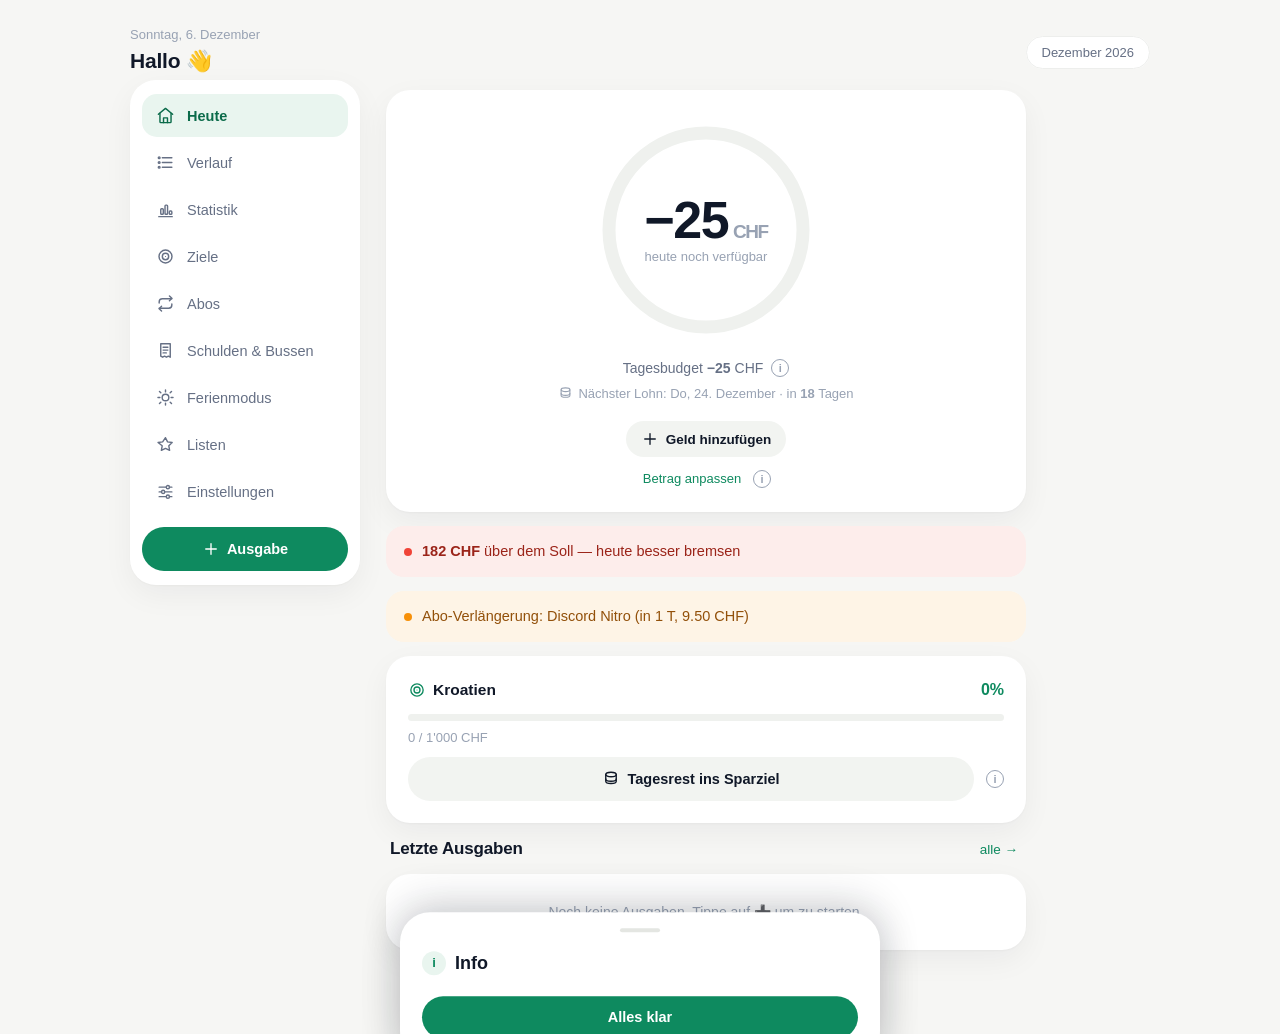
==== commit f4d45acf: "Betrag anpassen: direkte Korrektur des Tagesbudgets + Skript-Cache-Versionierung - Neuer Knopf 'Betr" ====
--- a/index.html
+++ b/index.html
@@ -85,6 +85,10 @@
         <div class="hero-sub">Tagesbudget <b id="hd-tagesbudget">0</b> CHF <button class="info-btn" data-info="tagesbudget" aria-label="Was ist das Tagesbudget?">i</button></div>
         <div class="hero-payday" id="hd-payday"></div>
         <button class="btn btn-ghost btn-sm hero-income" id="btn-income"><span class="ic-pre" data-icon="plus"></span>Geld hinzufügen</button>
+        <div class="hero-adjust-row">
+          <button class="link-btn" id="btn-adjust">Betrag anpassen</button>
+          <button class="info-btn" data-info="anpassen" aria-label="Was macht das?">i</button>
+        </div>
       </div>
 
       <!-- Status in einer Zeile (Tempo) -->
@@ -393,13 +397,13 @@
 </div>
 
 <!-- ====================== SKRIPTE ====================== -->
-<script src="js/defaults.js"></script>
-<script src="js/icons.js"></script>
-<script src="js/storage.js"></script>
-<script src="js/budget.js"></script>
-<script src="js/charts.js"></script>
-<script src="js/sync.js"></script>
-<script src="js/ui.js"></script>
-<script src="js/app.js"></script>
+<script src="js/defaults.js?v=1"></script>
+<script src="js/icons.js?v=1"></script>
+<script src="js/storage.js?v=1"></script>
+<script src="js/budget.js?v=1"></script>
+<script src="js/charts.js?v=1"></script>
+<script src="js/sync.js?v=1"></script>
+<script src="js/ui.js?v=1"></script>
+<script src="js/app.js?v=1"></script>
 </body>
 </html>
--- a/css/styles.css
+++ b/css/styles.css
@@ -261,6 +261,8 @@
 .hero-payday { margin-top: 6px; font-size: 13px; color: var(--ink-3); }
 .hero-payday .ic { width: 15px; height: 15px; margin-right: 5px; vertical-align: -3px; }
 .hero-income { margin-top: 18px; }
+.hero-adjust-row { display: flex; align-items: center; gap: 6px; margin-top: 12px; }
+.hero-adjust-row .link-btn { font-size: 13px; padding: 2px; }
 
 /* Status-Zeile (Tempo / Abo-Erinnerung) */
 .status {
